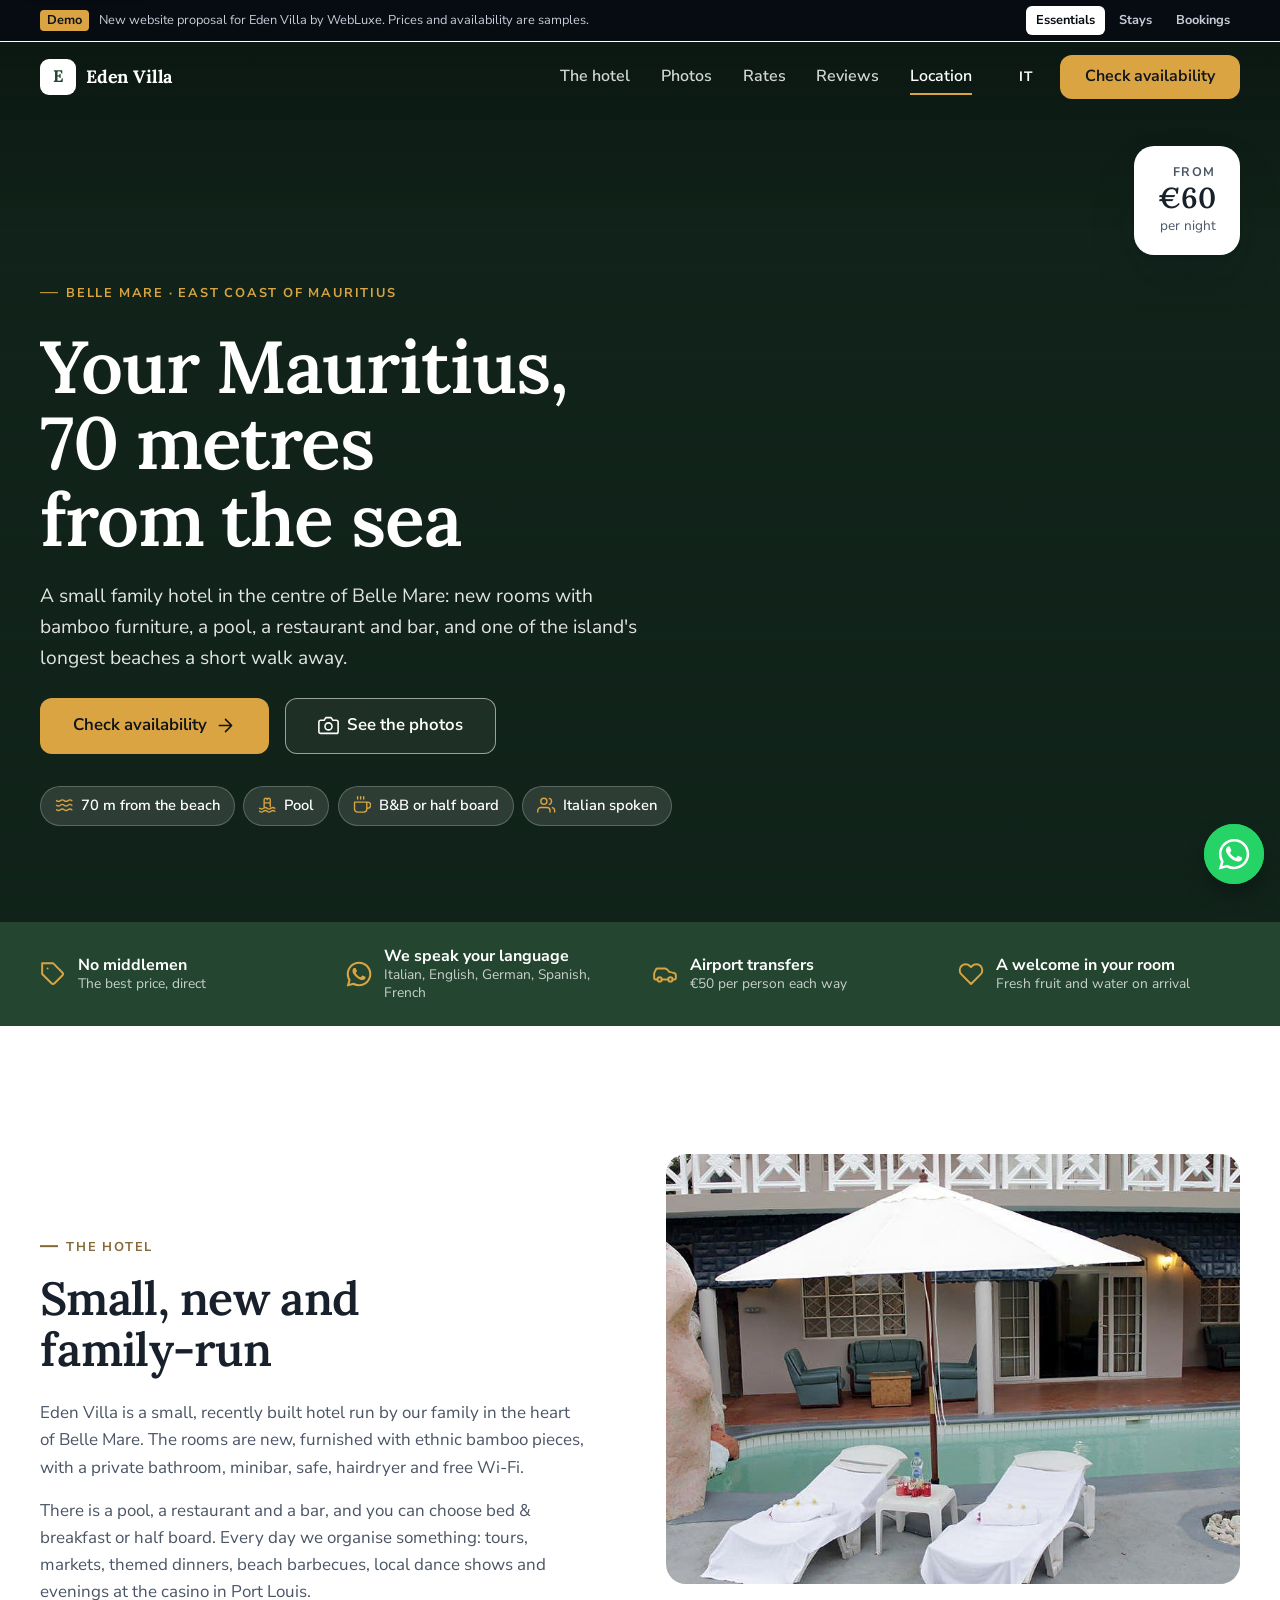
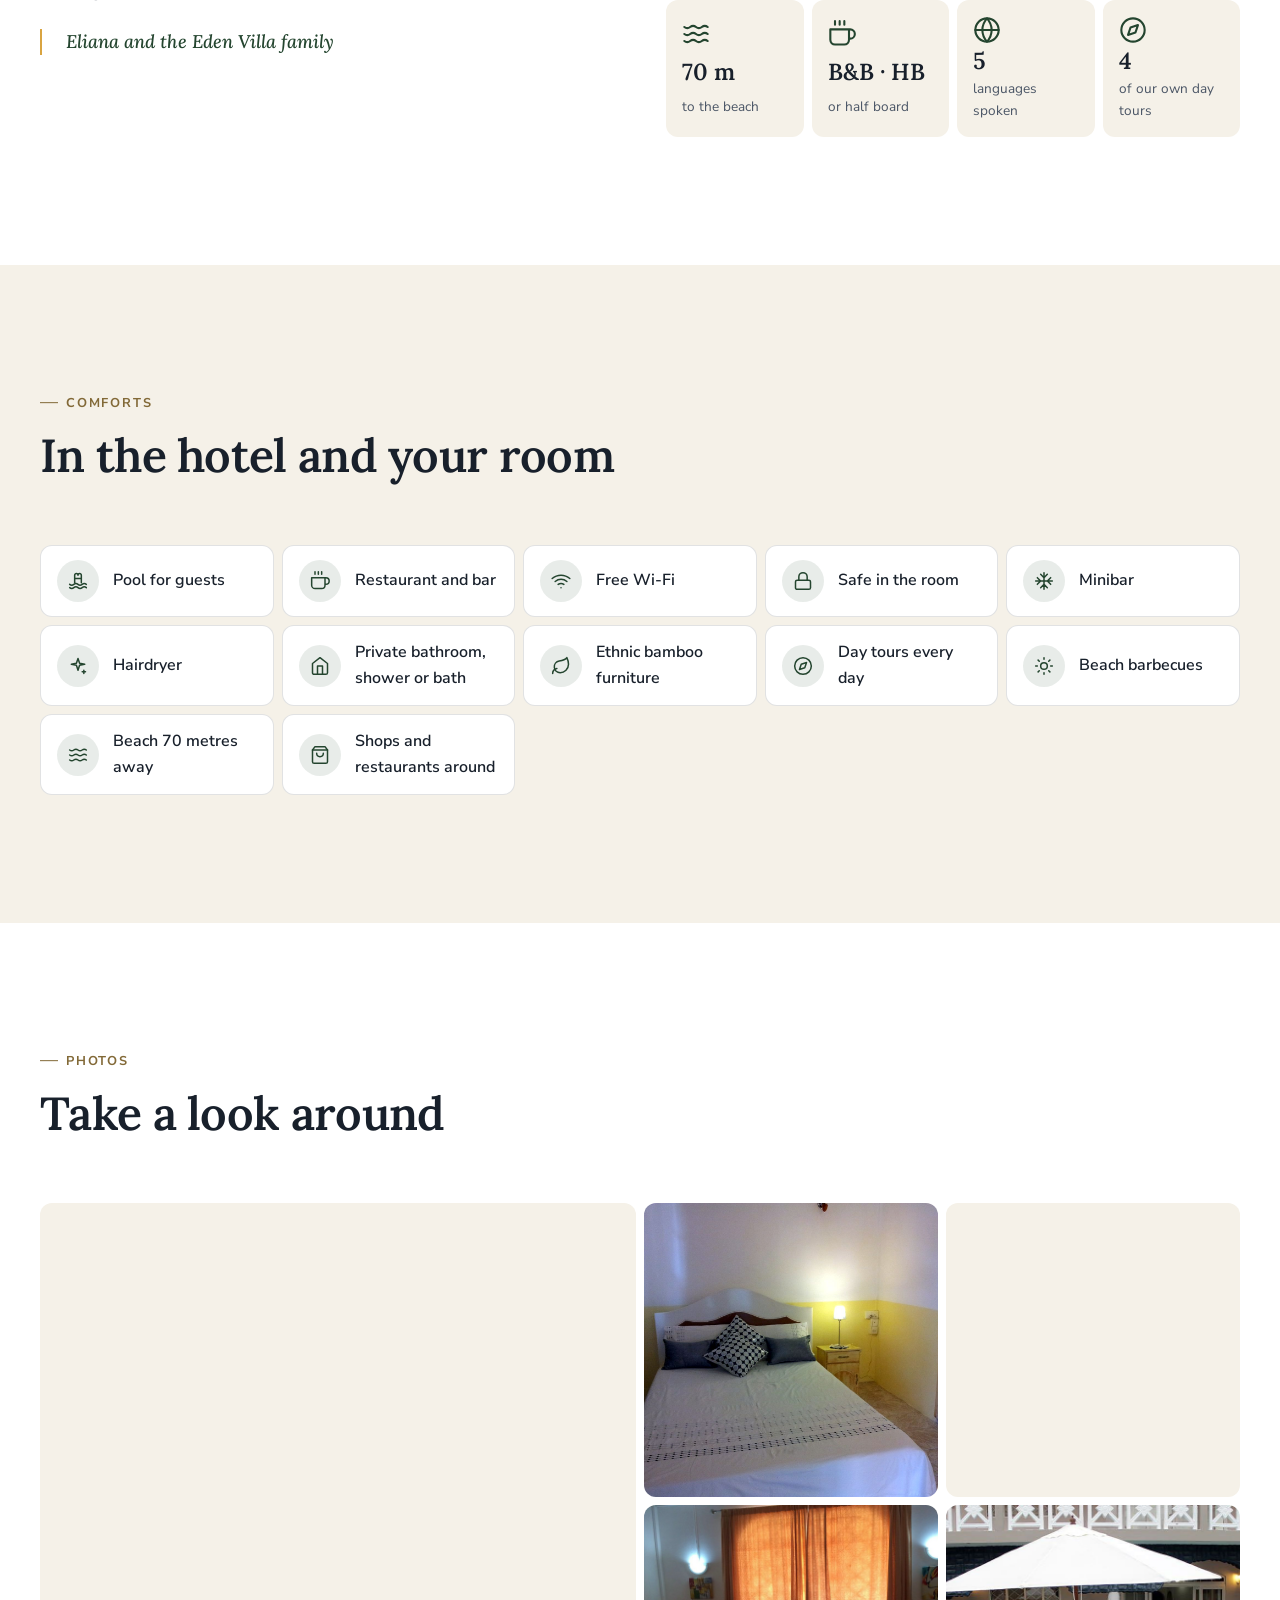
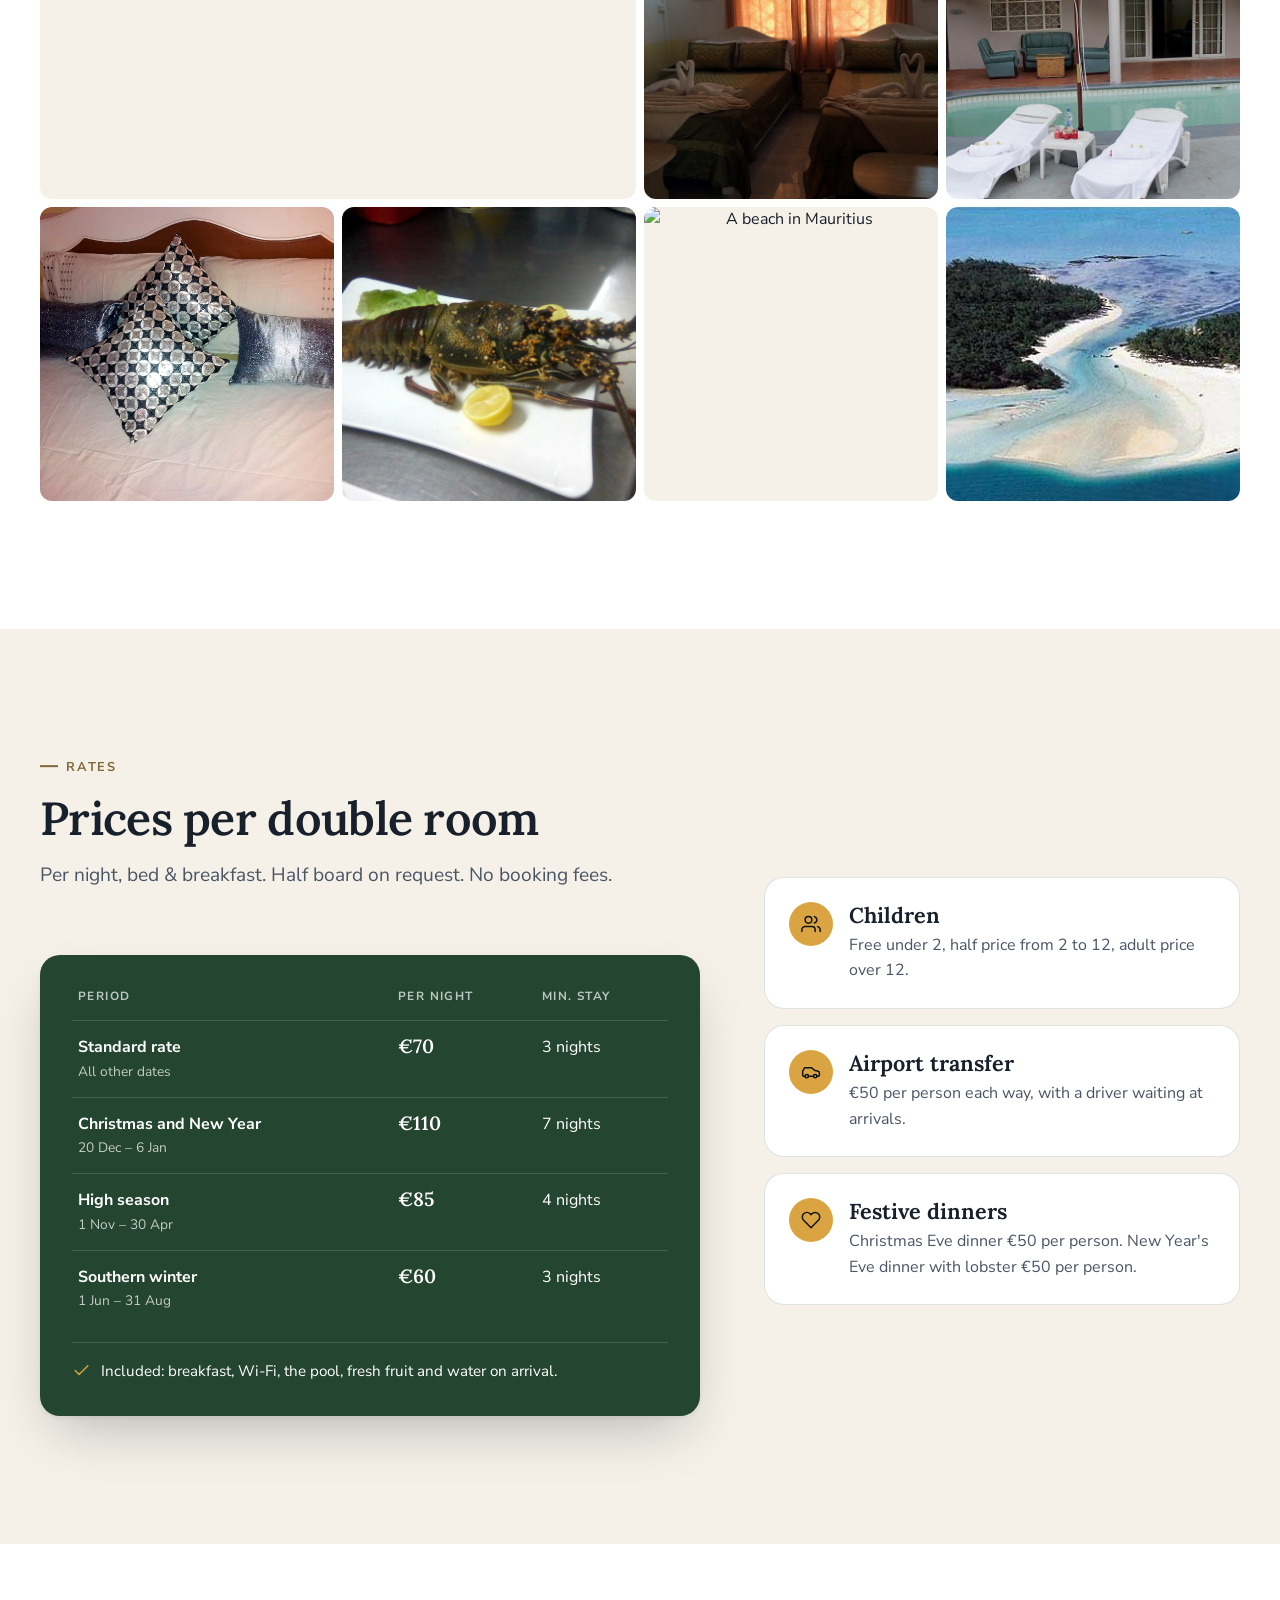
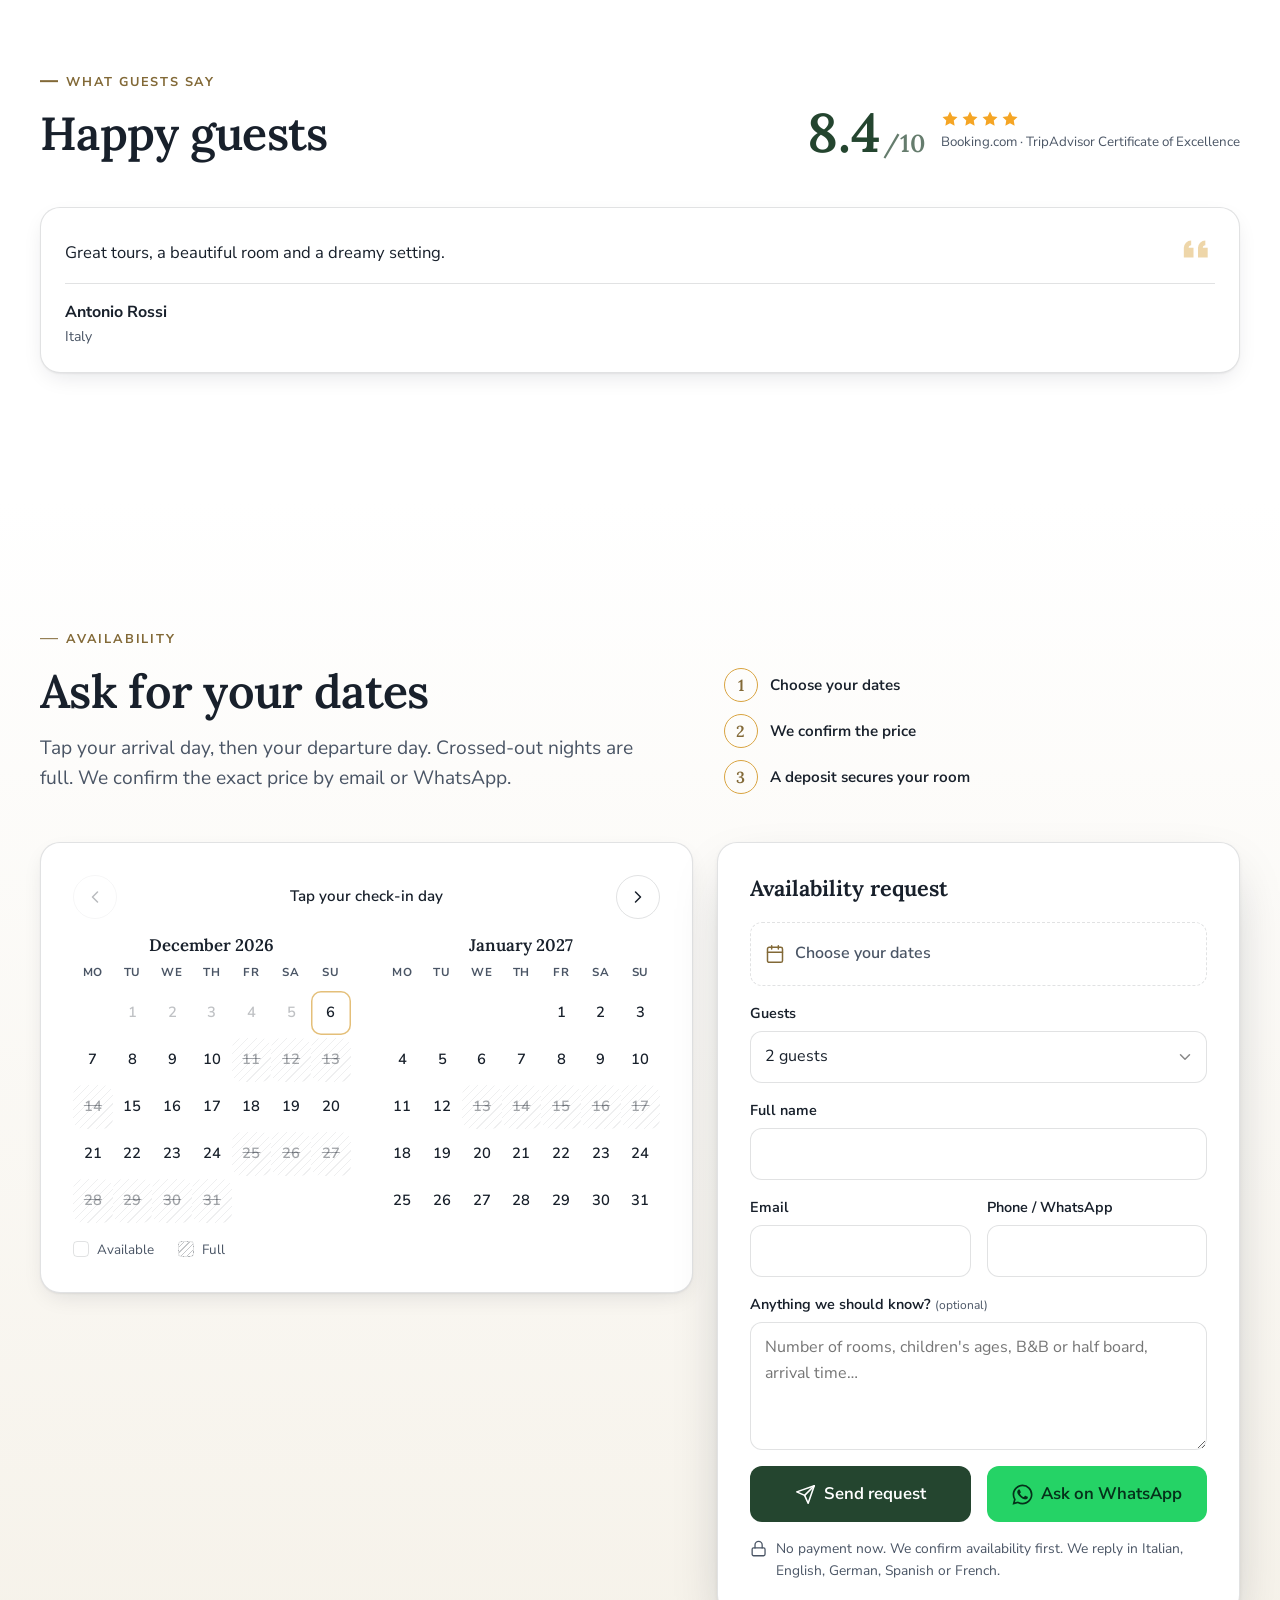
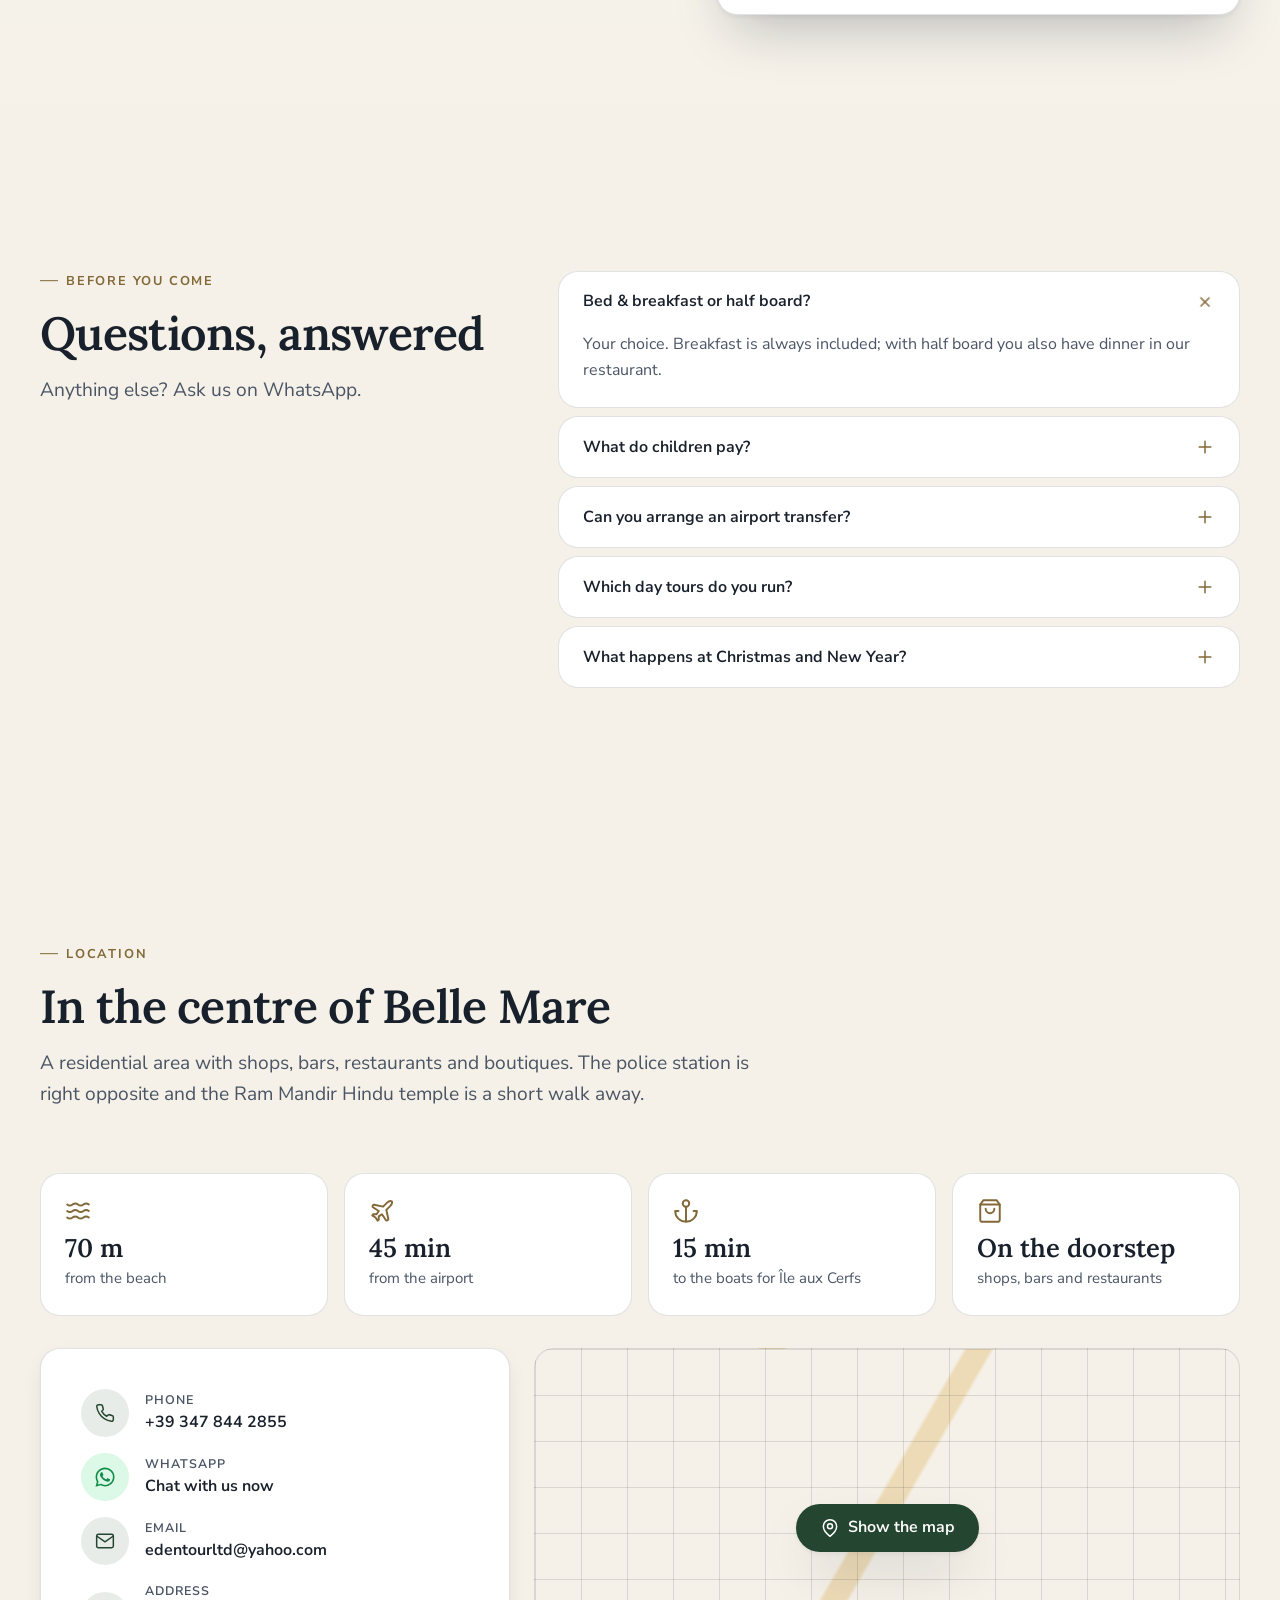
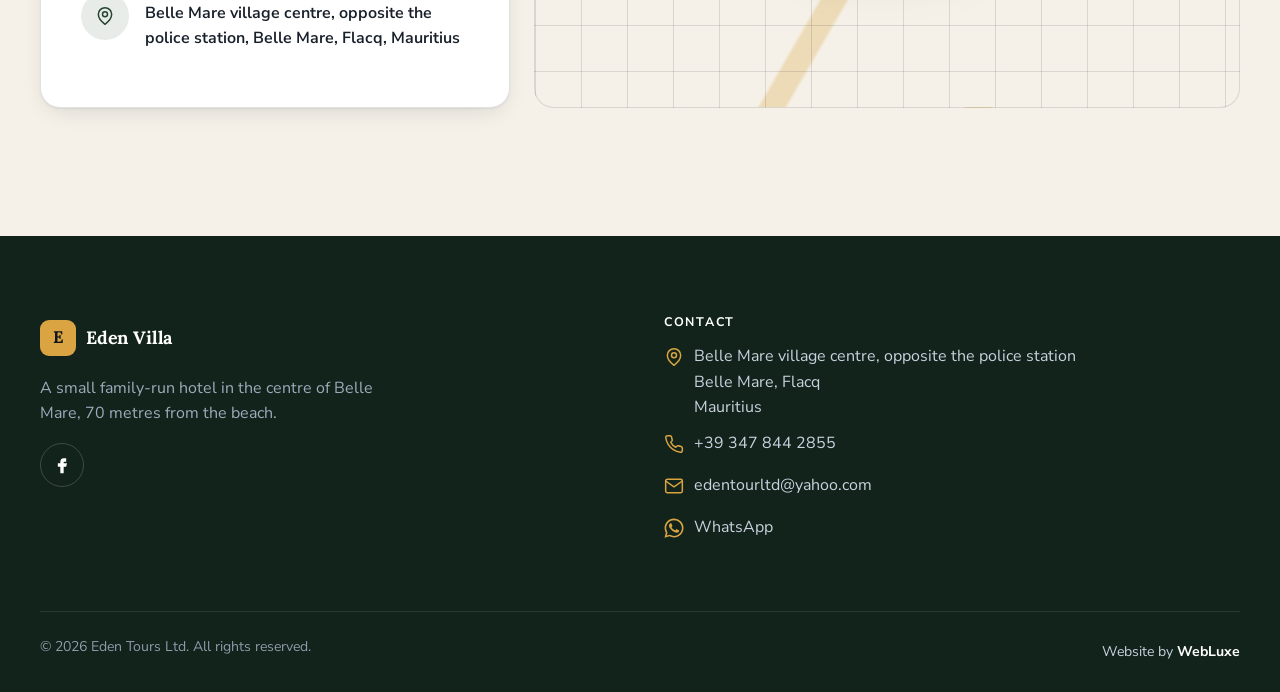
==== index.html @ 66aa09e1 "Eden Villa: Low tier website with availability calendar and admin panel Co-Authored-By: Claude Opus " ====
<!doctype html>
<html lang="en">
<head>
<meta charset="utf-8">
<meta name="viewport" content="width=device-width, initial-scale=1, viewport-fit=cover">
<!--
  The title, description and preview picture are filled in from config.js when the page opens.
  The copies below are what WhatsApp, Facebook and LinkedIn show when someone shares the link
  (they do not run config.js), so update these four lines for each client too.
-->
<title>Eden Villa | Hotel in Belle Mare, Mauritius, 70 m from the beach</title>
<meta name="description" content="A small family hotel in the centre of Belle Mare: pool, restaurant, B&amp;B or half board and day tours. Book direct with the owners.">
<meta property="og:type" content="website">
<meta property="og:title" content="Eden Villa | Hotel in Belle Mare, Mauritius, 70 m from the beach">
<meta property="og:description" content="A small family hotel in the centre of Belle Mare: pool, restaurant, B&amp;B or half board and day tours. Book direct with the owners.">
<meta property="og:image" content="https://images.unsplash.com/photo-1634972312739-d7237018e06a?auto=format&amp;fit=crop&amp;q=70&amp;w=1200">
<meta name="twitter:card" content="summary_large_image">
<!-- Google Search Console: paste the verification tag Google gives you on the next line (home page only), e.g.
     meta name="google-site-verification" content="abc123..." -->
<link rel="icon" href="assets/favicon.svg" type="image/svg+xml">
<link rel="preconnect" href="https://fonts.googleapis.com">
<link rel="preconnect" href="https://fonts.gstatic.com" crossorigin>
<link rel="preconnect" href="https://images.unsplash.com">
<script>try{if(localStorage.getItem('wl-theme')==='dark')document.documentElement.dataset.theme='dark'}catch(e){}</script>
<!-- Fonts: keep in step with "fonts" in config.js (the site corrects it if they differ). -->
<link id="wl-fonts" rel="stylesheet" href="https://fonts.googleapis.com/css2?family=Lora:wght@500;600;700&amp;family=Nunito+Sans:wght@400;600;700&amp;display=swap">
<!-- The hero photo, fetched early. Update with sections.hero.image in config.js -->
<link rel="preload" as="image" href="https://images.unsplash.com/photo-1634972312739-d7237018e06a?auto=format&amp;fit=crop&amp;q=70&amp;w=1800" imagesrcset="https://images.unsplash.com/photo-1634972312739-d7237018e06a?auto=format&amp;fit=crop&amp;q=70&amp;w=360 360w, https://images.unsplash.com/photo-1634972312739-d7237018e06a?auto=format&amp;fit=crop&amp;q=70&amp;w=560 560w, https://images.unsplash.com/photo-1634972312739-d7237018e06a?auto=format&amp;fit=crop&amp;q=70&amp;w=800 800w, https://images.unsplash.com/photo-1634972312739-d7237018e06a?auto=format&amp;fit=crop&amp;q=70&amp;w=1100 1100w, https://images.unsplash.com/photo-1634972312739-d7237018e06a?auto=format&amp;fit=crop&amp;q=70&amp;w=1500 1500w, https://images.unsplash.com/photo-1634972312739-d7237018e06a?auto=format&amp;fit=crop&amp;q=70&amp;w=2000 2000w" imagesizes="100vw" fetchpriority="high">
<link rel="stylesheet" href="css/style.css">
<script src="config.js" defer></script>
<script src="data/site.js" defer></script>
<script src="js/main.js" defer></script>
</head>
<body data-page="home">
<div id="app">
  <noscript><p style="padding:24px;font-family:sans-serif">Please turn on JavaScript to see this website.</p></noscript>
</div>
</body>
</html>
---- css/style.css ----
/* ==========================================================================
   WebLuxe template: shared styles (header, footer, buttons, forms, motion).
   Colours and fonts come from config.js as CSS variables, so you rarely
   need to edit this file.
   ========================================================================== */
:root {
  /* brand (overwritten from config.js) */
  --primary: #0e2240; --accent: #e8833a; --dark: #0a1426; --light: #f5f7fa;
  --on-primary: #fff; --on-accent: #10141a;
  --font-head: system-ui, sans-serif; --font-body: system-ui, -apple-system, "Segoe UI", Roboto, sans-serif;
  /* surfaces, light theme */
  --bg: #ffffff; --bg-2: var(--light); --card: #ffffff; --text: #18202b; --text-2: #4a5565; --line: color-mix(in srgb, var(--text) 13%, transparent);
  --wa: #25d366; --wa-ink: #05301a; --ok: #12804a; --err: #b42318;
  /* 8px spacing scale */
  --s1: 8px; --s2: 16px; --s3: 24px; --s4: 32px; --s5: 40px; --s6: 48px; --s8: 64px; --s10: 80px; --s12: 96px; --s16: 128px;
  --sec: clamp(var(--s8), 10vw, var(--s16));
  --gut: clamp(var(--s2), 5vw, var(--s5)); --wrap: 1200px;
  --r: 10px; --r-lg: 18px; --r-pill: 999px;
  --shadow: 0 1px 2px rgb(10 20 40 / .06), 0 8px 24px -8px rgb(10 20 40 / .14);
  --shadow-lg: 0 2px 4px rgb(10 20 40 / .05), 0 24px 56px -16px rgb(10 20 40 / .28);
  --ease: cubic-bezier(.2, .7, .2, 1); --ease-out: cubic-bezier(.16, 1, .3, 1);
  --hd-h: 72px;
  color-scheme: light;
}
:root[data-theme="dark"] {
  --bg: color-mix(in srgb, var(--dark) 92%, #000); --bg-2: var(--dark); --card: color-mix(in srgb, var(--dark) 80%, #fff 6%);
  --text: #eef2f7; --text-2: #b4bfcc; --line: rgb(255 255 255 / .12);
  color-scheme: dark;
}

*, *::before, *::after { box-sizing: border-box; }
html { -webkit-text-size-adjust: 100%; text-size-adjust: 100%; scroll-behavior: smooth; scroll-padding-top: calc(var(--hd-h) + var(--s2)); }
body { margin: 0; font: 400 1rem/1.6 var(--font-body); color: var(--text); background: var(--bg); -webkit-font-smoothing: antialiased; overflow-x: clip; transition: background-color .3s, color .3s; }
html.menu-open { overflow: hidden; }
img, svg, video, iframe { display: block; max-width: 100%; }
img { height: auto; }
h1, h2, h3, h4, p, ul, ol, dl, dd, figure, blockquote, table { margin: 0; }
ul, ol { padding: 0; list-style: none; }
a { color: inherit; }
button, input, select, textarea { font: inherit; color: inherit; }
button { cursor: pointer; background: none; border: 0; padding: 0; }
address { font-style: normal; }
[hidden] { display: none !important; }
:focus-visible { outline: 3px solid var(--accent); outline-offset: 3px; border-radius: 4px; }
.sr { position: absolute; width: 1px; height: 1px; overflow: hidden; clip-path: inset(50%); white-space: nowrap; }
.skip { position: fixed; left: var(--s2); top: -60px; z-index: 300; background: var(--bg); color: var(--text); padding: var(--s1) var(--s2); border-radius: var(--r); box-shadow: var(--shadow); transition: top .2s; }
.skip:focus { top: var(--s2); }
.i { width: 1.25em; height: 1.25em; flex: none; fill: none; stroke: currentColor; stroke-width: 1.8; stroke-linecap: round; stroke-linejoin: round; }
#app { min-height: 100vh; }

/* layout and type */
.wrap { width: min(100% - 2 * var(--gut), var(--wrap)); margin-inline: auto; }
.sec { padding-block: var(--sec); }
.sec-alt { background: var(--bg-2); }
.h1, .h2, .h3 { font-family: var(--font-head); color: inherit; text-wrap: balance; }
.h1 { font-size: clamp(2.3rem, 7vw, 4.6rem); line-height: 1.04; font-weight: 700; letter-spacing: -.025em; }
.h2 { font-size: clamp(1.8rem, 4.2vw, 2.9rem); line-height: 1.1; font-weight: 700; letter-spacing: -.02em; }
.h3 { font-size: clamp(1.15rem, 2vw, 1.35rem); line-height: 1.25; font-weight: 650; }
.lead { font-size: clamp(1.05rem, 1.6vw, 1.2rem); color: var(--text-2); max-width: 62ch; text-wrap: pretty; }
.eyebrow { display: inline-flex; align-items: center; gap: var(--s1); font-size: .8rem; font-weight: 700; letter-spacing: .14em; text-transform: uppercase; color: var(--accent-text, var(--accent)); }
.eyebrow::before { content: ""; width: 24px; height: 2px; background: currentColor; }
.sec-head { display: grid; gap: var(--s2); margin-bottom: clamp(var(--s4), 5vw, var(--s8)); max-width: 760px; }
.sec-head.center { text-align: center; justify-items: center; margin-inline: auto; }
.sec-head.center .eyebrow::after { content: ""; width: 24px; height: 2px; background: currentColor; }

/* buttons: 48px tall so they are easy to tap */
.btn { display: inline-flex; align-items: center; justify-content: center; gap: var(--s1); min-height: 48px; padding: 0 var(--s3); border-radius: var(--r); border: 1.5px solid transparent; font-weight: 650; text-decoration: none; white-space: nowrap; transition: transform .2s var(--ease), background-color .2s, color .2s, border-color .2s, box-shadow .2s; }
.btn:active { transform: translateY(1px) scale(.99); }
.btn .i { transition: transform .25s var(--ease); }
.btn:hover .i-go { transform: translateX(4px); }
.btn-lg { min-height: 56px; padding-inline: var(--s4); font-size: 1.05rem; }
.btn-primary { background: var(--primary); color: var(--on-primary); }
.btn-primary:hover { box-shadow: 0 10px 24px -10px var(--primary); transform: translateY(-2px); }
.btn-accent { background: var(--accent); color: var(--on-accent); }
.btn-accent:hover { box-shadow: 0 10px 24px -10px var(--accent); transform: translateY(-2px); }
.btn-line { border-color: currentColor; }
.btn-line:hover { background: var(--text); color: var(--bg); border-color: var(--text); }
.btn-ghost { border-color: rgb(255 255 255 / .55); color: #fff; backdrop-filter: blur(6px); background: rgb(255 255 255 / .06); }
.btn-ghost:hover { background: #fff; color: var(--dark); border-color: #fff; }
.btn-wa { background: var(--wa); color: var(--wa-ink); }
.btn-wa:hover { background: #1fc25c; transform: translateY(-2px); }
.btn[disabled] { opacity: .6; pointer-events: none; }
.btns { display: flex; flex-wrap: wrap; gap: var(--s2); }
.link { display: inline-flex; align-items: center; gap: 6px; font-weight: 650; text-decoration: underline; text-decoration-color: var(--accent); text-decoration-thickness: 2px; text-underline-offset: 5px; }
.link .i { transition: transform .25s var(--ease); }
.link:hover .i { transform: translateX(4px); }

/* demo strip */
.demo-strip { background: #070b12; color: #c5cdd8; font-size: .8rem; line-height: 1.3; display: flex; flex-wrap: wrap; align-items: center; justify-content: space-between; gap: 6px var(--s2); padding: 6px var(--gut); }
.demo-strip p { display: flex; align-items: center; gap: 10px; }
.demo-strip p b { background: var(--accent); color: var(--on-accent); padding: 2px 7px; border-radius: 4px; font-weight: 700; }
.demo-strip nav { display: flex; gap: 4px; }
.demo-strip nav a { display: flex; gap: 6px; padding: 6px 10px; border-radius: 6px; text-decoration: none; color: #c5cdd8; }
.demo-strip nav a[aria-current] { background: #fff; color: #070b12; }
.demo-strip nav a:not([aria-current]) span { display: none; }
@media (min-width: 760px) { .demo-strip nav a span { display: inline !important; opacity: .7; } }

/* header: sticky, and it slims down once you scroll */
.hd { position: sticky; top: 0; z-index: 100; background: color-mix(in srgb, var(--bg) 86%, transparent); backdrop-filter: saturate(1.4) blur(14px); -webkit-backdrop-filter: saturate(1.4) blur(14px); border-bottom: 1px solid transparent; transition: background-color .3s, border-color .3s, box-shadow .3s; }
.hd.is-scrolled { border-color: var(--line); box-shadow: 0 8px 30px -20px rgb(0 0 0 / .4); }
.hd-in { width: min(100% - 2 * var(--gut), var(--wrap)); margin-inline: auto; height: var(--hd-h); display: flex; align-items: center; gap: var(--s3); transition: height .35s var(--ease); }
.hd.is-scrolled .hd-in { height: 60px; }
.logo { display: inline-flex; align-items: center; gap: 10px; text-decoration: none; font-family: var(--font-head); font-weight: 700; font-size: 1.12rem; letter-spacing: -.01em; line-height: 1; min-height: 44px; }
.logo-mark { width: 36px; height: 36px; display: grid; place-items: center; border-radius: 9px; background: var(--primary); color: var(--on-primary); font-size: 1.05rem; transition: transform .4s var(--ease); }
:root[data-theme="dark"] .logo-mark { background: var(--accent); color: var(--on-accent); }
.logo:hover .logo-mark { transform: rotate(-6deg) scale(1.05); }
.logo-img { height: 40px; width: auto; transition: height .35s var(--ease); }
.hd.is-scrolled .logo-img { height: 34px; }
.hd-nav { display: none; margin-left: auto; gap: clamp(var(--s2), 2.4vw, var(--s4)); }
.hd-nav a { position: relative; padding: 10px 0; font-weight: 600; text-decoration: none; color: var(--text-2); transition: color .2s; }
.hd-nav a::after { content: ""; position: absolute; left: 0; right: 0; bottom: 4px; height: 2px; background: var(--accent); transform: scaleX(0); transform-origin: left; transition: transform .3s var(--ease); }
.hd-nav a:hover, .hd-nav a[aria-current] { color: var(--text); }
.hd-nav a:hover::after, .hd-nav a[aria-current]::after { transform: scaleX(1); }
.hd-tools { display: flex; align-items: center; gap: 4px; margin-left: auto; }
.hd-btn { min-width: 44px; height: 44px; display: inline-grid; place-items: center; border-radius: var(--r-pill); font-weight: 700; font-size: .85rem; letter-spacing: .04em; transition: background-color .2s; }
.hd-btn:hover { background: var(--line); }
.hd-theme .i-sun { display: none; }
:root[data-theme="dark"] .hd-theme .i-sun { display: block; }
:root[data-theme="dark"] .hd-theme .i-moon { display: none; }
.hd-cta { display: none; }
.hd-burger { position: relative; }
.hd-burger span { position: absolute; left: 12px; width: 20px; height: 2px; border-radius: 2px; background: currentColor; transition: transform .35s var(--ease), opacity .2s, top .35s var(--ease); }
.hd-burger span:nth-child(1) { top: 15px; } .hd-burger span:nth-child(2) { top: 21px; } .hd-burger span:nth-child(3) { top: 27px; }
.hd-burger[aria-expanded="true"] span:nth-child(1) { top: 21px; transform: rotate(45deg); }
.hd-burger[aria-expanded="true"] span:nth-child(2) { opacity: 0; transform: scaleX(0); }
.hd-burger[aria-expanded="true"] span:nth-child(3) { top: 21px; transform: rotate(-45deg); }
.menu { position: absolute; left: 0; right: 0; top: 100%; background: var(--bg); border-bottom: 1px solid var(--line); box-shadow: 0 30px 40px -30px rgb(0 0 0 / .35); padding: var(--s1) var(--gut) var(--s3); display: grid; gap: var(--s2); max-height: calc(100dvh - var(--hd-h)); overflow: auto;
  clip-path: inset(0 0 100% 0); opacity: 0; visibility: hidden; transition: clip-path .45s var(--ease-out), opacity .3s, visibility 0s .45s; }
.menu.open { clip-path: inset(0); opacity: 1; visibility: visible; transition: clip-path .45s var(--ease-out), opacity .3s; }
.menu nav { display: grid; }
.menu nav a { padding: var(--s2) 0; border-bottom: 1px solid var(--line); font-family: var(--font-head); font-size: 1.35rem; font-weight: 600; text-decoration: none; opacity: 0; transform: translateY(10px); transition: opacity .3s, transform .4s var(--ease); }
.menu.open nav a { opacity: 1; transform: none; }
.menu.open nav a:nth-child(2) { transition-delay: .04s; } .menu.open nav a:nth-child(3) { transition-delay: .08s; } .menu.open nav a:nth-child(4) { transition-delay: .12s; } .menu.open nav a:nth-child(5) { transition-delay: .16s; } .menu.open nav a:nth-child(6) { transition-delay: .2s; } .menu.open nav a:nth-child(7) { transition-delay: .24s; }
.menu nav a[aria-current] { color: var(--accent-text, var(--accent)); }
@media (min-width: 960px) {
  .hd-nav { display: flex; }
  .hd-tools { margin-left: var(--s1); }
  .hd-burger, .menu { display: none; }
  .hd-cta { display: inline-flex; margin-left: var(--s1); min-height: 44px; }
}

/* footer */
.ft { background: var(--dark); color: #c9d2de; padding-top: var(--s10); }
.ft a { text-decoration: none; }
.ft-in { display: grid; grid-template-columns: repeat(auto-fit, minmax(min(100%, 210px), 1fr)); gap: var(--s5) var(--s6); padding-bottom: var(--s8); }
.ft .logo { color: #fff; }
.ft .logo-mark { background: var(--accent); color: var(--on-accent); }
.ft-brand { display: grid; gap: var(--s2); align-content: start; max-width: 340px; }
.ft-brand > p { color: #9eabbb; }
.ft-col { display: grid; gap: 10px; align-content: start; }
.ft-col h2 { font: 700 .78rem/1 var(--font-body); letter-spacing: .14em; text-transform: uppercase; color: #fff; margin-bottom: 6px; }
.ft-col > a, .ft-col address a { display: inline-flex; align-items: flex-start; gap: 10px; min-height: 32px; color: #c9d2de; transition: color .2s; }
.ft-col a:hover { color: #fff; }
.ft-col .i { margin-top: 3px; color: var(--accent); }
.social { display: flex; gap: var(--s1); }
.social a { width: 44px; height: 44px; display: grid; place-items: center; border-radius: 50%; border: 1px solid rgb(255 255 255 / .18); color: #fff; transition: background-color .2s, border-color .2s, transform .2s; }
.social a:hover { background: var(--accent); color: var(--on-accent); border-color: var(--accent); transform: translateY(-2px); }
.hours { width: 100%; border-collapse: collapse; font-variant-numeric: tabular-nums; }
.hours th, .hours td { padding: 8px 0; text-align: left; font-weight: 400; border-bottom: 1px solid var(--line); }
.hours td { text-align: right; white-space: nowrap; }
.hours .is-today th, .hours .is-today td { font-weight: 700; color: var(--text); }
.hours-ft th, .hours-ft td { border-color: rgb(255 255 255 / .1); padding: 6px 0; }
.hours-ft .is-today th, .hours-ft .is-today td { color: #fff; }
.ft-base { display: flex; flex-wrap: wrap; justify-content: space-between; gap: var(--s1) var(--s3); padding-block: var(--s3); border-top: 1px solid rgb(255 255 255 / .1); font-size: .88rem; color: #8e9aab; }
.credit { display: inline-flex; gap: 4px; min-height: 32px; align-items: center; color: #c9d2de; }
.credit b { color: #fff; transition: color .2s; }
.credit:hover b { color: var(--accent); }

/* open now */
.open-badge { display: inline-flex; align-items: center; gap: 10px; font-weight: 650; }
.open-badge span { width: 10px; height: 10px; border-radius: 50%; background: #98a2b3; }
.open-badge.is-open span { background: #22c55e; box-shadow: 0 0 0 0 rgb(34 197 94 / .6); animation: ping 2s infinite; }
@keyframes ping { 70% { box-shadow: 0 0 0 10px rgb(34 197 94 / 0); } 100% { box-shadow: 0 0 0 0 rgb(34 197 94 / 0); } }

/* WhatsApp button, bottom right */
.fab { position: fixed; right: var(--s2); bottom: calc(var(--s2) + env(safe-area-inset-bottom) + var(--fab-lift, 0px)); z-index: 90; width: 60px; height: 60px; border-radius: 50%; background: var(--wa); color: #fff; display: grid; place-items: center; box-shadow: 0 12px 28px -8px rgb(0 0 0 / .45); transition: transform .3s var(--ease), bottom .3s var(--ease); animation: fab-in .6s 1s var(--ease-out) both; }
.fab .i { width: 32px; height: 32px; }
.fab::before { content: ""; position: absolute; inset: 0; border-radius: 50%; border: 2px solid var(--wa); animation: fab-ring 3s 2s infinite; }
.fab:hover { transform: scale(1.06); }
.fab-tip { position: absolute; right: calc(100% + 12px); white-space: nowrap; background: var(--dark); color: #fff; padding: 8px 12px; border-radius: var(--r); font-size: .88rem; font-weight: 600; opacity: 0; transform: translateX(6px); pointer-events: none; transition: opacity .2s, transform .3s var(--ease); }
@media (hover: hover) { .fab:hover .fab-tip { opacity: 1; transform: none; } }
@keyframes fab-in { from { transform: scale(0); } }
@keyframes fab-ring { 0% { transform: scale(1); opacity: .8; } 60%, 100% { transform: scale(1.5); opacity: 0; } }

/* forms */
.form { display: grid; gap: var(--s2); }
.fld { display: grid; gap: 6px; }
.fld .lbl { font-size: .9rem; font-weight: 650; }
.fld .lbl small { font-weight: 400; color: var(--text-2); }
.fld input, .fld select, .fld textarea { width: 100%; min-height: 52px; padding: 12px 14px; border: 1.5px solid var(--line); border-radius: var(--r); background: var(--card); color: var(--text); transition: border-color .2s, box-shadow .2s; }
.fld textarea { min-height: 128px; resize: vertical; }
.fld select { appearance: none; padding-right: 40px; background-image: url("data:image/svg+xml,%3Csvg xmlns='http://www.w3.org/2000/svg' viewBox='0 0 24 24' fill='none' stroke='%23888' stroke-width='2' stroke-linecap='round' stroke-linejoin='round'%3E%3Cpath d='m6 9 6 6 6-6'/%3E%3C/svg%3E"); background-repeat: no-repeat; background-position: right 12px center; background-size: 18px; }
.fld :is(input, select, textarea):hover { border-color: color-mix(in srgb, var(--text) 35%, transparent); }
.fld :is(input, select, textarea):focus { outline: none; border-color: var(--primary); box-shadow: 0 0 0 4px color-mix(in srgb, var(--accent) 28%, transparent); }
:root[data-theme="dark"] .fld :is(input, select, textarea):focus { border-color: var(--accent); }
.fld :is(input, textarea):user-invalid { border-color: var(--err); }
.row-2 { display: grid; gap: var(--s2); }
@media (min-width: 560px) { .row-2 { grid-template-columns: minmax(0, 1fr) minmax(0, 1fr); } }
.form-status { padding: 12px 14px; border-radius: var(--r); font-weight: 600; }
.form-status.ok { background: color-mix(in srgb, var(--ok) 12%, transparent); color: var(--ok); }
.form-status.err { background: color-mix(in srgb, var(--err) 12%, transparent); color: var(--err); }
.form-status.wait { background: var(--bg-2); }
:root[data-theme="dark"] .form-status.ok { color: #6ee7a8; } :root[data-theme="dark"] .form-status.err { color: #fda4a4; }
.form-note { font-size: .86rem; color: var(--text-2); }

/* map: loads only when tapped */
.map { position: relative; width: 100%; min-height: 300px; border-radius: var(--r-lg); overflow: hidden; border: 1px solid var(--line); display: grid; place-items: center;
  background: linear-gradient(var(--line) 1px, transparent 1px) 0 0 / 46px 46px, linear-gradient(90deg, var(--line) 1px, transparent 1px) 0 0 / 46px 46px, linear-gradient(120deg, transparent 47%, color-mix(in srgb, var(--accent) 30%, transparent) 47.5% 50%, transparent 50.5%), var(--bg-2); }
.map iframe { position: absolute; inset: 0; width: 100%; height: 100%; border: 0; }
.map-btn { display: inline-flex; align-items: center; gap: var(--s1); min-height: 48px; padding: 0 var(--s3); border-radius: var(--r-pill); background: var(--primary); color: var(--on-primary); font-weight: 650; box-shadow: var(--shadow-lg); transition: transform .25s var(--ease); }
.map:hover .map-btn { transform: scale(1.04); }

/* dialog */
.dlg { width: min(92vw, 520px); border: 0; padding: 0; border-radius: var(--r-lg); background: var(--card); color: var(--text); box-shadow: var(--shadow-lg); }
.dlg[open] { animation: dlg-in .35s var(--ease-out); }
.dlg::backdrop { background: rgb(6 10 18 / .6); backdrop-filter: blur(4px); }
.dlg-in { position: relative; padding: var(--s4) var(--s3) var(--s3); display: grid; gap: var(--s2); }
.dlg h2 { font: 700 1.35rem/1.2 var(--font-head); padding-right: var(--s5); }
.dlg-x { position: absolute; top: var(--s1); right: var(--s1); width: 44px; height: 44px; display: grid; place-items: center; border-radius: 50%; }
.dlg-x:hover { background: var(--line); }
.dlg-msg { margin: 0; padding: 12px 14px; background: color-mix(in srgb, var(--wa) 14%, var(--card)); border-radius: 4px 14px 14px 14px; font: inherit; white-space: pre-wrap; overflow-wrap: anywhere; max-height: 40vh; overflow: auto; }
.dlg-actions { display: flex; flex-wrap: wrap; gap: var(--s1); justify-content: flex-end; margin-top: var(--s1); }
@keyframes dlg-in { from { opacity: 0; transform: translateY(16px) scale(.98); } }

/* lightbox */
.lb { width: 100vw; height: 100dvh; max-width: none; max-height: none; margin: 0; padding: 0; border: 0; background: rgb(5 7 10 / .97); color: #fff; overflow: hidden; touch-action: pan-y; }
.lb::backdrop { background: #05070a; }
.lb-fig { position: absolute; inset: 56px 0 64px; display: grid; place-items: center; gap: var(--s1); padding: 0 var(--s1); }
.lb-fig img { max-width: 100%; max-height: calc(100dvh - 160px); object-fit: contain; border-radius: 4px; user-select: none; -webkit-user-drag: none; }
.lb-fig img.lb-in { animation: lb-in .45s var(--ease-out); }
.lb-fig figcaption { color: #c9d2de; text-align: center; font-size: .95rem; }
.lb-x, .lb-nav { position: absolute; z-index: 2; width: 48px; height: 48px; display: grid; place-items: center; border-radius: 50%; background: rgb(255 255 255 / .1); color: #fff; transition: background-color .2s; }
.lb-x:hover, .lb-nav:hover { background: rgb(255 255 255 / .22); }
.lb-x { top: var(--s1); right: var(--s1); }
.lb-nav { top: 50%; translate: 0 -50%; }
.lb-prev { left: var(--s1); } .lb-next { right: var(--s1); }
.lb-n { position: absolute; bottom: var(--s2); left: 0; right: 0; text-align: center; font-variant-numeric: tabular-nums; color: #c9d2de; }
@keyframes lb-in { from { opacity: 0; transform: translateX(var(--dx, 0)) scale(.97); } }
@media (max-width: 640px) { .lb-nav { top: auto; bottom: var(--s1); translate: none; } }

/* scroll reveal */
[data-reveal] { opacity: 0; transform: translateY(24px); transition: opacity .7s var(--ease-out), transform .9s var(--ease-out); transition-delay: var(--d, 0s); }
[data-reveal].in { opacity: 1; transform: none; }
[data-reveal="left"] { transform: translateX(-28px); }
[data-reveal="right"] { transform: translateX(28px); }
[data-reveal="zoom"] { transform: scale(.94); }
html:not(.ready) [data-reveal] { transition: none; }

/* stars, rating */
.stars { display: inline-flex; gap: 2px; color: #f5a524; }
.stars .i { width: 18px; height: 18px; }

@media (prefers-reduced-motion: reduce) {
  html { scroll-behavior: auto; }
  *, *::before, *::after { animation-duration: .01ms !important; animation-iteration-count: 1 !important; transition-duration: .01ms !important; }
  [data-reveal] { opacity: 1; transform: none; }
}
@media print { .hd, .fab, .demo-strip, .ft { display: none !important; } }

/* header laid over a photo hero: see-through and white until you scroll */
.hd.hd-over:not(.is-scrolled) { background: transparent; color: #fff; backdrop-filter: none; -webkit-backdrop-filter: none; }
.hd.hd-over:not(.is-scrolled) .hd-nav a { color: rgb(255 255 255 / .82); }
.hd.hd-over:not(.is-scrolled) .hd-nav a:hover, .hd.hd-over:not(.is-scrolled) .hd-nav a[aria-current] { color: #fff; }
.hd.hd-over:not(.is-scrolled) .hd-btn:hover { background: rgb(255 255 255 / .14); }
.hd.hd-over:not(.is-scrolled) .logo-mark { background: #fff; color: var(--primary); }
html.menu-open .hd.hd-over { background: var(--bg); color: var(--text); }
html.menu-open .hd.hd-over .logo-mark { background: var(--primary); color: var(--on-primary); }
.hero-under { margin-top: calc(-1 * var(--hd-h)); }
/* on phones, side-sliding reveals would push the page sideways: slide up instead */
@media (max-width: 759px) { [data-reveal="left"], [data-reveal="right"] { transform: translateY(24px); } }
.stars[role="img"] { vertical-align: middle; }
/* dark mode: the brand's dark colour would vanish on a dark page, so main buttons use the accent */
:root[data-theme="dark"] .btn-primary, :root[data-theme="dark"] .map-btn { background: var(--accent); color: var(--on-accent); }

/* not found (404.html) */
.nf { min-height: 70vh; display: grid; align-items: center; padding-top: calc(var(--sec) + var(--s4)); }
.nf-in { display: grid; gap: var(--s3); justify-items: start; }
.g-review .i { width: 18px; height: 18px; }
/* longer labels (Italian, French) may wrap inside these buttons instead of pushing the page wider */
.g-review { white-space: normal; text-align: center; line-height: 1.25; padding-block: 10px; }

/* ---------- page changes (the look of the cover is set per tier) ---------- */
html.tx-wait body { background: var(--primary); }
.tx { position: fixed; inset: 0; z-index: 400; display: grid; place-items: center; background: var(--primary); color: var(--on-primary); transform: translateY(101%); visibility: hidden; pointer-events: none; }
.tx.is-in { transform: none; visibility: visible; pointer-events: auto; transition: transform .65s cubic-bezier(.7, 0, .3, 1); }
.tx.tx-hold { transition: none !important; }
.tx.is-out { transform: translateY(-101%); visibility: visible; transition: transform .95s cubic-bezier(.7, 0, .2, 1) .12s, visibility 0s 1.1s; }
.tx-body { display: grid; justify-items: center; gap: 14px; text-align: center; padding: 0 24px; }
.tx-mark { width: 56px; height: 56px; display: grid; place-items: center; border-radius: 50%; border: 1px solid currentColor; font: 500 1.6rem/1 var(--font-head); }
.tx-label { font: 500 clamp(1.6rem, 5vw, 2.6rem)/1.1 var(--font-head); letter-spacing: -.01em; }
.tx.is-in .tx-body > * { animation: tx-up .6s .2s var(--ease-out) both; }
.tx.is-in .tx-label { animation-delay: .28s; }
.tx.is-out .tx-body { opacity: 0; transform: translateY(-30px); transition: opacity .35s, transform .5s var(--ease-out); }
@keyframes tx-up { from { opacity: 0; transform: translateY(18px); } }

/* ---------- the opening (scene set per tier) ---------- */
html.intro-on { overflow: hidden; }
html.intro-on body { background: var(--dark); }
html.intro-on .hero-rise, html.intro-on .phead-in > * { animation-play-state: paused !important; }
.opening { position: fixed; inset: 0; z-index: 500; overflow: hidden; background: var(--dark); color: #fff; cursor: pointer; }
.opening-skip { position: absolute; right: 18px; bottom: calc(18px + env(safe-area-inset-bottom)); z-index: 5; min-height: 44px; padding: 0 16px; color: rgb(255 255 255 / .7); font-size: .72rem; font-weight: 600; letter-spacing: .22em; text-transform: uppercase; }
.opening-skip:hover { color: #fff; }
.opening.leave .opening-skip { opacity: 0; }
/* very narrow phones: the header buttons sit closer so a long business name still fits */
@media (max-width: 400px) { .hd-in { gap: 8px; } .hd-tools { gap: 0; } .hd-btn { min-width: 40px; } .logo-name { max-width: 9em; overflow: hidden; text-overflow: ellipsis; white-space: nowrap; } }
/* nothing may ever push the page sideways (moving bands, tilted cards, entrance animations) */
html { overflow-x: clip; }
.ticker { contain: paint; }

/* ---------- availability calendar (shared, added with @uses cal) ---------- */
.cal { --cal-sel: var(--primary); --on-cal-sel: var(--on-primary); display: grid; gap: var(--s2); min-width: 0; }
:root[data-theme="dark"] .cal { --cal-sel: var(--accent); --on-cal-sel: var(--on-accent); }
.cal-top { display: grid; grid-template-columns: 44px 1fr 44px; align-items: center; gap: var(--s1); }
.cal-nav { width: 44px; height: 44px; display: grid; place-items: center; border-radius: 50%; border: 1px solid var(--line); transition: background-color .2s; }
.cal-nav:hover:not([disabled]) { background: var(--bg-2); }
.cal-nav[disabled] { opacity: .3; cursor: default; }
.cal-msg { text-align: center; font-weight: 600; font-size: .95rem; line-height: 1.3; min-height: 2.6em; display: grid; place-items: center; }
.cal-msg.is-err { color: var(--err); }
:root[data-theme="dark"] .cal-msg.is-err { color: #fda4a4; }
.cal-ms { display: grid; gap: var(--s4); grid-template-columns: repeat(auto-fit, minmax(min(100%, 260px), 1fr)); }
.cal-t { text-align: center; font: 600 1.05rem/1.2 var(--font-head); text-transform: capitalize; margin-bottom: var(--s1); }
.cal-g { display: grid; grid-template-columns: repeat(7, minmax(0, 1fr)); gap: 3px 0; }
.cal-w { text-align: center; font-size: .72rem; font-weight: 700; letter-spacing: .06em; text-transform: uppercase; color: var(--text-2); padding-bottom: 6px; }
.cal-d { position: relative; min-height: 44px; display: grid; place-content: center; justify-items: center; gap: 1px; border-radius: 10px; font-weight: 600; font-size: .92rem; font-variant-numeric: tabular-nums; line-height: 1.1; transition: background-color .15s, color .15s; }
.cal-d small { font-size: .62rem; font-weight: 500; color: var(--text-2); letter-spacing: -.01em; }
.cal-d:hover:not([disabled]) { background: color-mix(in srgb, var(--cal-sel) 12%, transparent); }
.cal-d[disabled] { cursor: default; }
.cal-d.is-past { color: color-mix(in srgb, var(--text) 28%, transparent); }
.cal-d.is-taken:not(.is-past) { color: color-mix(in srgb, var(--text) 40%, transparent); background: repeating-linear-gradient(135deg, transparent 0 5px, color-mix(in srgb, var(--text) 7%, transparent) 5px 6px); }
.cal-d.is-taken span { text-decoration: line-through; }
.cal-d.is-today:not(.is-a):not(.is-b) { box-shadow: inset 0 0 0 1.5px color-mix(in srgb, var(--accent) 70%, transparent); }
.cal-d.is-in { background: color-mix(in srgb, var(--cal-sel) 14%, transparent); border-radius: 0; }
.cal-d.is-a, .cal-d.is-b { background: var(--cal-sel); color: var(--on-cal-sel); }
.cal-d.is-a small, .cal-d.is-b small, .cal-d.is-taken.is-b span { color: inherit; opacity: .85; }
.cal-d.is-a { border-radius: 10px 0 0 10px; } .cal-d.is-b { border-radius: 0 10px 10px 0; }
.cal-d.is-a:not(:has(~ .is-b)) { border-radius: 10px; }
.cal-d.is-short:not([disabled]) { color: color-mix(in srgb, var(--text) 45%, transparent); }
.cal-foot { display: flex; flex-wrap: wrap; align-items: center; gap: 6px var(--s3); font-size: .84rem; color: var(--text-2); }
.cal-foot span { display: inline-flex; align-items: center; gap: 8px; }
.cal-foot i { width: 16px; height: 16px; border-radius: 4px; border: 1px solid var(--line); }
.cal-foot .k-taken { background: repeating-linear-gradient(135deg, transparent 0 3px, color-mix(in srgb, var(--text) 25%, transparent) 3px 4px); }
.cal-clear { margin-left: auto; min-height: 36px; font-weight: 650; text-decoration: underline; text-underline-offset: 3px; color: var(--text); }
@media (max-width: 759px) { .cal-more { display: none; } }
@media (max-width: 380px) { .cal-d { min-height: 40px; font-size: .86rem; } .cal-d small { font-size: .56rem; } }
/* the pop-up version */
.pick { width: min(96vw, 760px); max-height: 92dvh; border: 0; padding: 0; border-radius: var(--r-lg); background: var(--card); color: var(--text); box-shadow: var(--shadow-lg); overflow: auto; }
.pick::backdrop { background: rgb(6 10 18 / .6); backdrop-filter: blur(4px); }
.pick[open] { animation: dlg-in .35s var(--ease-out); }
.pick-in { display: grid; gap: var(--s2); padding: var(--s2) var(--s3) var(--s3); }
.pick-head { display: flex; align-items: center; justify-content: space-between; gap: var(--s2); }
.pick-head h2 { font: 600 1.3rem/1.2 var(--font-head); }
.pick-head .dlg-x { position: static; }
.pick-foot { display: flex; justify-content: flex-end; }
.pick-foot .btn[disabled] { opacity: .45; }
@media (max-width: 759px) {
  .pick { width: 100vw; max-width: none; margin: auto 0 0; border-radius: var(--r-lg) var(--r-lg) 0 0; }
  .pick[open] { animation: sheet-up .4s var(--ease-out); }
  .pick-in { padding-bottom: calc(var(--s3) + env(safe-area-inset-bottom)); }
  .pick-foot .btn { width: 100%; }
}
@keyframes sheet-up { from { transform: translateY(100%); } }

/* ==========================================================================
   LOW TIER: "Villa Essentials". Calm and clear: palm green, warm gold,
   sand. Rounded photos, a soft serif, one page from the pool to the map.
   ========================================================================== */
:root { --accent-text: color-mix(in srgb, var(--accent) 55%, var(--text)); --r: 12px; --r-lg: 20px; }
:root[data-theme="dark"] { --accent-text: var(--accent); }
.h1, .h2 { font-weight: 600; letter-spacing: -.015em; }
.eyebrow::before { width: 18px; height: 1.5px; flex: none; }
.eyebrow { align-items: baseline; }
.eyebrow::before { transform: translateY(-.3em); }

/* hero: one big photo, slow zoom, the price tag in the corner */
.hero { position: relative; isolation: isolate; padding-block: clamp(var(--s10), 14vw, 160px) var(--s10); }
.hero-photo { color: #fff; min-height: min(100svh, 880px); display: grid; align-items: end; padding-top: calc(var(--hd-h) + var(--s10)); padding-bottom: clamp(var(--s8), 9vw, var(--s12)); }
.hero-bg { position: absolute; inset: 0; z-index: -1; overflow: hidden; background: var(--dark); }
.hero-bg img { width: 100%; height: 110%; object-fit: cover; animation: kenburns 24s var(--ease) both; will-change: transform; }
.hero-bg::after { content: ""; position: absolute; inset: 0; background: linear-gradient(0deg, color-mix(in srgb, var(--dark) 88%, transparent) 0%, color-mix(in srgb, var(--dark) 45%, transparent) 45%, color-mix(in srgb, var(--dark) 10%, transparent) 75%), linear-gradient(180deg, rgb(0 0 0 / .35), transparent 22%); }
@keyframes kenburns { from { transform: scale(1.12); } to { transform: scale(1); } }
.hero-in { display: grid; gap: var(--s3); justify-items: start; }
.hero .h1 { max-width: 14ch; }
.hero .lead { max-width: 52ch; }
.hero-photo .lead { color: rgb(255 255 255 / .88); }
.hero-photo .eyebrow { color: var(--accent); }
.hero-rise { animation: rise .9s var(--ease-out) both; }
.hero-rise:nth-child(2) { animation-delay: .1s; } .hero-rise:nth-child(3) { animation-delay: .2s; } .hero-rise:nth-child(4) { animation-delay: .3s; } .hero-rise:nth-child(5) { animation-delay: .42s; }
@keyframes rise { from { opacity: 0; transform: translateY(28px); } }
.hero-facts { display: flex; flex-wrap: wrap; gap: var(--s1); margin-top: var(--s1); }
.hero-facts li { display: inline-flex; align-items: center; gap: var(--s1); min-height: 40px; padding: 0 14px; border-radius: var(--r-pill); background: rgb(255 255 255 / .12); border: 1px solid rgb(255 255 255 / .22); backdrop-filter: blur(8px); -webkit-backdrop-filter: blur(8px); font-weight: 600; font-size: .92rem; }
.hero:not(.hero-photo) .hero-facts li { background: var(--bg-2); border-color: var(--line); }
.hero-facts .i { color: var(--accent); }
.hero-price { position: absolute; right: var(--gut); top: calc(var(--hd-h) + var(--s4)); display: none; text-align: right; background: var(--bg); color: var(--text); padding: var(--s2) var(--s3); border-radius: var(--r-lg); box-shadow: var(--shadow-lg); animation-delay: .6s !important; }
.hero-price span { display: block; font-size: .78rem; font-weight: 700; letter-spacing: .12em; text-transform: uppercase; color: var(--text-2); }
.hero-price b { display: block; font: 600 1.8rem/1.1 var(--font-head); }
.hero-price small { color: var(--text-2); font-size: .85rem; }
@media (min-width: 760px) { .hero-price { display: block; } }

/* the villa: text, a photo, and four boxes of numbers */
.about-in { display: grid; gap: var(--s6); align-items: center; }
.about-copy { display: grid; gap: var(--s2); }
.about-copy .sec-head { margin-bottom: var(--s1); }
.about-p { color: var(--text-2); font-size: 1.06rem; max-width: 60ch; }
.about-host { font: italic 500 1.15rem/1.4 var(--font-head); color: var(--primary); padding-left: var(--s3); border-left: 2px solid var(--accent); margin-top: var(--s1); }
:root[data-theme="dark"] .about-host { color: var(--accent); }
.about-side { display: grid; gap: var(--s2); }
.about-img { border-radius: var(--r-lg); overflow: hidden; aspect-ratio: 4 / 3; }
.about-img img { width: 100%; height: 100%; object-fit: cover; transition: transform 1.2s var(--ease-out); }
.about-img:hover img { transform: scale(1.04); }
.glance { display: grid; grid-template-columns: repeat(2, minmax(0, 1fr)); gap: var(--s1); }
.glance > div { display: grid; grid-template-columns: auto 1fr; grid-template-areas: "i dd" "i dt"; column-gap: 12px; align-items: center; padding: var(--s2); border-radius: var(--r); background: var(--bg-2); }
.glance .i { grid-area: i; width: 28px; height: 28px; color: var(--primary); }
:root[data-theme="dark"] .glance .i { color: var(--accent); }
.glance dd { grid-area: dd; font: 600 1.45rem/1.1 var(--font-head); }
.glance dt { grid-area: dt; font-size: .85rem; color: var(--text-2); }
@media (min-width: 560px) { .glance { grid-template-columns: repeat(4, minmax(0, 1fr)); } .glance > div { grid-template-columns: 1fr; grid-template-areas: "i" "dd" "dt"; row-gap: 4px; } }
@media (min-width: 960px) { .about-in { grid-template-columns: 1fr 1.05fr; gap: var(--s10); } }

/* amenities */
.amen-grid { display: grid; grid-template-columns: repeat(auto-fill, minmax(min(100%, 220px), 1fr)); gap: var(--s1); }
.amen-grid li { display: flex; align-items: center; gap: 14px; padding: 14px var(--s2); background: var(--card); border: 1px solid var(--line); border-radius: var(--r); font-weight: 600; transition: transform .3s var(--ease-out), box-shadow .3s; }
.amen-grid li:hover { transform: translateY(-3px); box-shadow: var(--shadow); }
.amen-ic { width: 42px; height: 42px; flex: none; display: grid; place-items: center; border-radius: 50%; background: color-mix(in srgb, var(--primary) 10%, transparent); color: var(--primary); }
:root[data-theme="dark"] .amen-ic { background: rgb(255 255 255 / .08); color: var(--accent); }

/* photos: one big, the rest small; tap for full screen */
.gal-grid { display: grid; grid-template-columns: repeat(2, minmax(0, 1fr)); gap: var(--s1); }
.gal-it { position: relative; overflow: hidden; border-radius: var(--r); aspect-ratio: 1; background: var(--bg-2); }
.gal-it img { width: 100%; height: 100%; object-fit: cover; transition: transform .9s var(--ease-out), filter .4s; }
.gal-it:hover img { transform: scale(1.06); }
.gal-big { grid-column: 1 / -1; aspect-ratio: 16 / 10; }
.gal-more { position: absolute; inset: 0; display: grid; place-content: center; justify-items: center; gap: 6px; background: color-mix(in srgb, var(--dark) 62%, transparent); color: #fff; font-weight: 700; }
@media (min-width: 760px) {
  .gal-grid { grid-template-columns: repeat(4, minmax(0, 1fr)); }
  .gal-big { grid-column: span 2; grid-row: span 2; aspect-ratio: auto; }
  .gal-grid .gal-it:nth-child(n + 6) { grid-column: span 1; }
}

/* rates */
.rates-in { display: grid; gap: var(--s6); align-items: start; }
.rate-card { background: var(--primary); color: var(--on-primary); border-radius: var(--r-lg); padding: clamp(var(--s2), 3vw, var(--s4)); box-shadow: var(--shadow-lg); }
:root[data-theme="dark"] .rate-card { background: color-mix(in srgb, var(--primary) 55%, var(--dark)); }
.rate-t { width: 100%; border-collapse: collapse; }
.rate-t th, .rate-t td { padding: 14px 6px; text-align: left; vertical-align: top; border-bottom: 1px solid color-mix(in srgb, var(--on-primary) 16%, transparent); }
.rate-t thead th { font-size: .74rem; letter-spacing: .12em; text-transform: uppercase; font-weight: 700; opacity: .7; padding-top: 0; }
.rate-t tbody th { font-weight: 400; }
.rate-t b { display: block; font-weight: 700; }
.rate-t td b { font: 600 1.2rem/1.2 var(--font-head); white-space: nowrap; }
.rate-t small { display: block; opacity: .72; font-size: .86rem; }
.rate-t td:last-child { white-space: nowrap; }
.rate-t tbody tr:last-child > * { border-bottom: 0; }
.rate-inc { display: flex; gap: 10px; margin-top: var(--s2); padding-top: var(--s2); border-top: 1px solid color-mix(in srgb, var(--on-primary) 16%, transparent); font-size: .95rem; }
.rate-inc .i { color: var(--accent); margin-top: 2px; }
.notes { display: grid; gap: var(--s2); }
.notes li { display: grid; grid-template-columns: auto 1fr; gap: var(--s2); padding: var(--s3); background: var(--card); border: 1px solid var(--line); border-radius: var(--r-lg); }
.notes-ic { width: 44px; height: 44px; display: grid; place-items: center; border-radius: 50%; background: var(--accent); color: var(--on-accent); }
.notes p { color: var(--text-2); margin-top: 4px; }
@media (min-width: 960px) { .rates-in { grid-template-columns: 1.25fr .9fr; gap: var(--s8); } .notes { margin-top: 120px; } }
@media (max-width: 480px) { .rate-t thead th:last-child, .rate-t td:last-child { display: none; } }

/* reviews */
.rev-top { display: grid; gap: var(--s2); align-items: end; margin-bottom: clamp(var(--s4), 5vw, var(--s6)); }
.rev-top .sec-head { margin-bottom: 0; }
.rev-score { display: flex; align-items: center; gap: var(--s2); }
.rev-score > b { font: 600 3.4rem/1 var(--font-head); color: var(--primary); }
:root[data-theme="dark"] .rev-score > b { color: var(--accent); }
.rev-score > span { display: grid; gap: 4px; }
.rev-score small { color: var(--text-2); }
.rev-grid { display: grid; grid-template-columns: repeat(auto-fit, minmax(min(100%, 300px), 1fr)); gap: var(--s2); }
.rev-card { position: relative; display: grid; gap: var(--s2); align-content: start; padding: var(--s4) var(--s3) var(--s3); background: var(--card); border: 1px solid var(--line); border-radius: var(--r-lg); box-shadow: var(--shadow); }
.rev-q { position: absolute; top: var(--s3); right: var(--s3); width: 34px; height: 34px; color: color-mix(in srgb, var(--accent) 45%, transparent); }
.rev-card blockquote { margin: 0; font-size: 1.04rem; }
.rev-by { display: grid; margin-top: auto; padding-top: var(--s2); border-top: 1px solid var(--line); }
.rev-by span { font-size: .88rem; color: var(--text-2); }
@media (min-width: 900px) { .rev-top { grid-template-columns: 1fr auto; } }

/* availability: the calendar beside the request form */
.book { background: linear-gradient(180deg, var(--bg) 0, var(--bg-2) 100%); }
.book-top { display: grid; gap: var(--s3); align-items: end; margin-bottom: clamp(var(--s4), 5vw, var(--s6)); }
.book-top .sec-head { margin-bottom: 0; }
.book-steps { display: grid; gap: 12px; }
.book-steps li { display: flex; align-items: center; gap: 12px; font-weight: 650; font-size: .95rem; }
.book-steps span { width: 34px; height: 34px; flex: none; display: grid; place-items: center; border-radius: 50%; border: 1.5px solid var(--accent); color: var(--accent-text); font: 600 1rem/1 var(--font-head); }
@media (min-width: 960px) { .book-top { grid-template-columns: 1.2fr 1fr; gap: var(--s8); } }
.book-in { display: grid; gap: var(--s3); align-items: start; }
.cal-card, .bk-form { min-width: 0; background: var(--card); border: 1px solid var(--line); border-radius: var(--r-lg); padding: clamp(var(--s2), 3vw, var(--s4)); box-shadow: var(--shadow); }
.bk-form { box-shadow: var(--shadow-lg); }
.bk-form .h3 { margin-bottom: 4px; }
.bk-dates { min-height: 64px; }
.bk-empty { display: flex; align-items: center; gap: 10px; min-height: 64px; padding: 12px 14px; border-radius: var(--r); border: 1.5px dashed var(--line); color: var(--text-2); font-weight: 600; }
.bk-empty .i, .bk-when .i { color: var(--accent-text); }
.bk-sum { display: grid; gap: 10px; padding: 14px; border-radius: var(--r); background: color-mix(in srgb, var(--primary) 7%, transparent); }
:root[data-theme="dark"] .bk-sum { background: rgb(255 255 255 / .06); }
.bk-when { display: flex; align-items: center; gap: 12px; }
.bk-when span { display: grid; }
.bk-when small { color: var(--text-2); }
.bk-est { display: flex; flex-wrap: wrap; align-items: baseline; justify-content: space-between; gap: 2px 12px; padding-top: 10px; border-top: 1px solid var(--line); }
.bk-est span { font-weight: 650; }
.bk-est b { font: 600 1.6rem/1.1 var(--font-head); margin-left: auto; }
.bk-est small { flex-basis: 100%; text-align: right; color: var(--text-2); }
.bk-btns .btn { flex: 1 1 220px; }
.bk-form .form-note { display: flex; align-items: flex-start; gap: 8px; }
.bk-form .form-note .i { margin-top: 2px; flex: none; }
@media (min-width: 1040px) { .book-in { grid-template-columns: minmax(0, 1.25fr) minmax(0, 1fr); } }

/* FAQ */
.faq-in { display: grid; gap: var(--s4); align-items: start; }
.faq-in .sec-head { margin-bottom: 0; }
.faq-list { display: grid; gap: var(--s1); }
.faq-list details { background: var(--card); border: 1px solid var(--line); border-radius: var(--r-lg); padding: 0 var(--s3); }
.faq-list summary { display: flex; justify-content: space-between; align-items: center; gap: var(--s2); min-height: 60px; padding-block: 10px; cursor: pointer; font-weight: 650; list-style: none; }
.faq-list summary::-webkit-details-marker { display: none; }
.faq-list summary .i { flex: none; color: var(--accent-text); transition: transform .3s var(--ease); }
.faq-list details[open] summary .i { transform: rotate(45deg); }
.faq-list details p { padding-bottom: var(--s3); color: var(--text-2); }
@media (min-width: 960px) { .faq-in { grid-template-columns: .8fr 1.2fr; gap: var(--s8); } .faq-in .sec-head { position: sticky; top: calc(var(--hd-h) + var(--s4)); } }

/* why book direct: a quiet strip under the hero */
.direct { background: var(--primary); color: var(--on-primary); padding-block: var(--s3); }
:root[data-theme="dark"] .direct { background: color-mix(in srgb, var(--primary) 55%, var(--dark)); }
.direct-row { display: grid; grid-template-columns: repeat(auto-fit, minmax(min(100%, 230px), 1fr)); gap: var(--s2) var(--s3); }
.direct-row li { display: flex; align-items: center; gap: 12px; }
.direct-row .i { width: 26px; height: 26px; color: var(--accent); flex: none; }
.direct-row span { display: grid; line-height: 1.3; }
.direct-row small { opacity: .75; font-size: .86rem; }
@media (max-width: 559px) { .direct-row { grid-template-columns: 1fr 1fr; } .direct-row small { display: none; } .direct-row b { font-size: .92rem; } }

/* location and contact */
.loc-facts { display: grid; grid-template-columns: repeat(auto-fit, minmax(min(100%, 200px), 1fr)); gap: var(--s2); margin-bottom: var(--s4); }
.loc-facts li { display: grid; gap: 4px; padding: var(--s3); border-radius: var(--r-lg); background: var(--card); border: 1px solid var(--line); }
.loc-facts .i { width: 26px; height: 26px; color: var(--accent-text); margin-bottom: 6px; }
.loc-facts b { font: 600 1.6rem/1.1 var(--font-head); }
.loc-facts span { color: var(--text-2); font-size: .94rem; }
.loc-in { display: grid; gap: var(--s3); align-items: stretch; }
.ci-card { background: var(--card); border: 1px solid var(--line); border-radius: var(--r-lg); padding: clamp(var(--s3), 4vw, var(--s5)); box-shadow: var(--shadow); display: grid; gap: var(--s3); align-content: start; }
.ci-list { display: grid; gap: var(--s2); }
.ci-list li { display: grid; grid-template-columns: auto 1fr; gap: var(--s2); align-items: center; }
.ci-list b { display: block; font-size: .78rem; letter-spacing: .08em; text-transform: uppercase; color: var(--text-2); font-weight: 650; }
.ci-list a { font-weight: 650; text-decoration: none; overflow-wrap: anywhere; }
.ci-list a:hover { text-decoration: underline; text-underline-offset: 3px; }
.ci-ic { width: 48px; height: 48px; display: grid; place-items: center; border-radius: 50%; background: color-mix(in srgb, var(--primary) 10%, transparent); color: var(--primary); }
:root[data-theme="dark"] .ci-ic { background: rgb(255 255 255 / .08); color: var(--accent); }
.ci-wa { background: color-mix(in srgb, var(--wa) 16%, transparent) !important; color: #128c4a !important; }
.loc-map { min-height: 360px; }
@media (min-width: 960px) { .loc-in { grid-template-columns: .8fr 1.2fr; } }

/* ---------- phones: one bar at the bottom (price, WhatsApp, dates) instead of a floating button over the page ---------- */
.m-bar { position: fixed; left: 0; right: 0; bottom: 0; z-index: 85; display: flex; align-items: center; justify-content: space-between; gap: var(--s2); padding: 10px var(--gut) calc(10px + env(safe-area-inset-bottom)); background: var(--card); border-top: 1px solid var(--line); box-shadow: 0 -12px 30px -20px rgb(0 0 0 / .45); transform: translateY(110%); transition: transform .4s var(--ease-out); }
.m-bar p { display: grid; grid-template-columns: auto auto; column-gap: 6px; align-items: baseline; line-height: 1.15; min-width: 0; }
.m-bar p span { grid-column: 1 / -1; font-size: .7rem; font-weight: 700; letter-spacing: .12em; text-transform: uppercase; color: var(--text-2); }
.m-bar p b { font: 600 1.3rem/1.1 var(--font-head); white-space: nowrap; }
.m-bar p small { font-size: .8rem; color: var(--text-2); white-space: nowrap; }
.m-bar-go { display: flex; align-items: center; gap: var(--s1); flex: none; }
.m-wa { width: 48px; height: 48px; display: grid; place-items: center; border-radius: 50%; background: var(--wa); color: #fff; }
.m-wa .i { width: 26px; height: 26px; }
html.past-hero:not(.at-book) .m-bar { transform: none; }
@media (max-width: 959px) {
  .fab { display: none; }
  .ft { padding-bottom: 80px; }
}
@media (min-width: 960px) { .m-bar { display: none; } }
@media (max-width: 359px) { .m-bar p small { display: none; } }

/* score out of 10 */
.rev-score > b i { font-style: normal; font-size: .45em; opacity: .7; margin-left: 2px; }
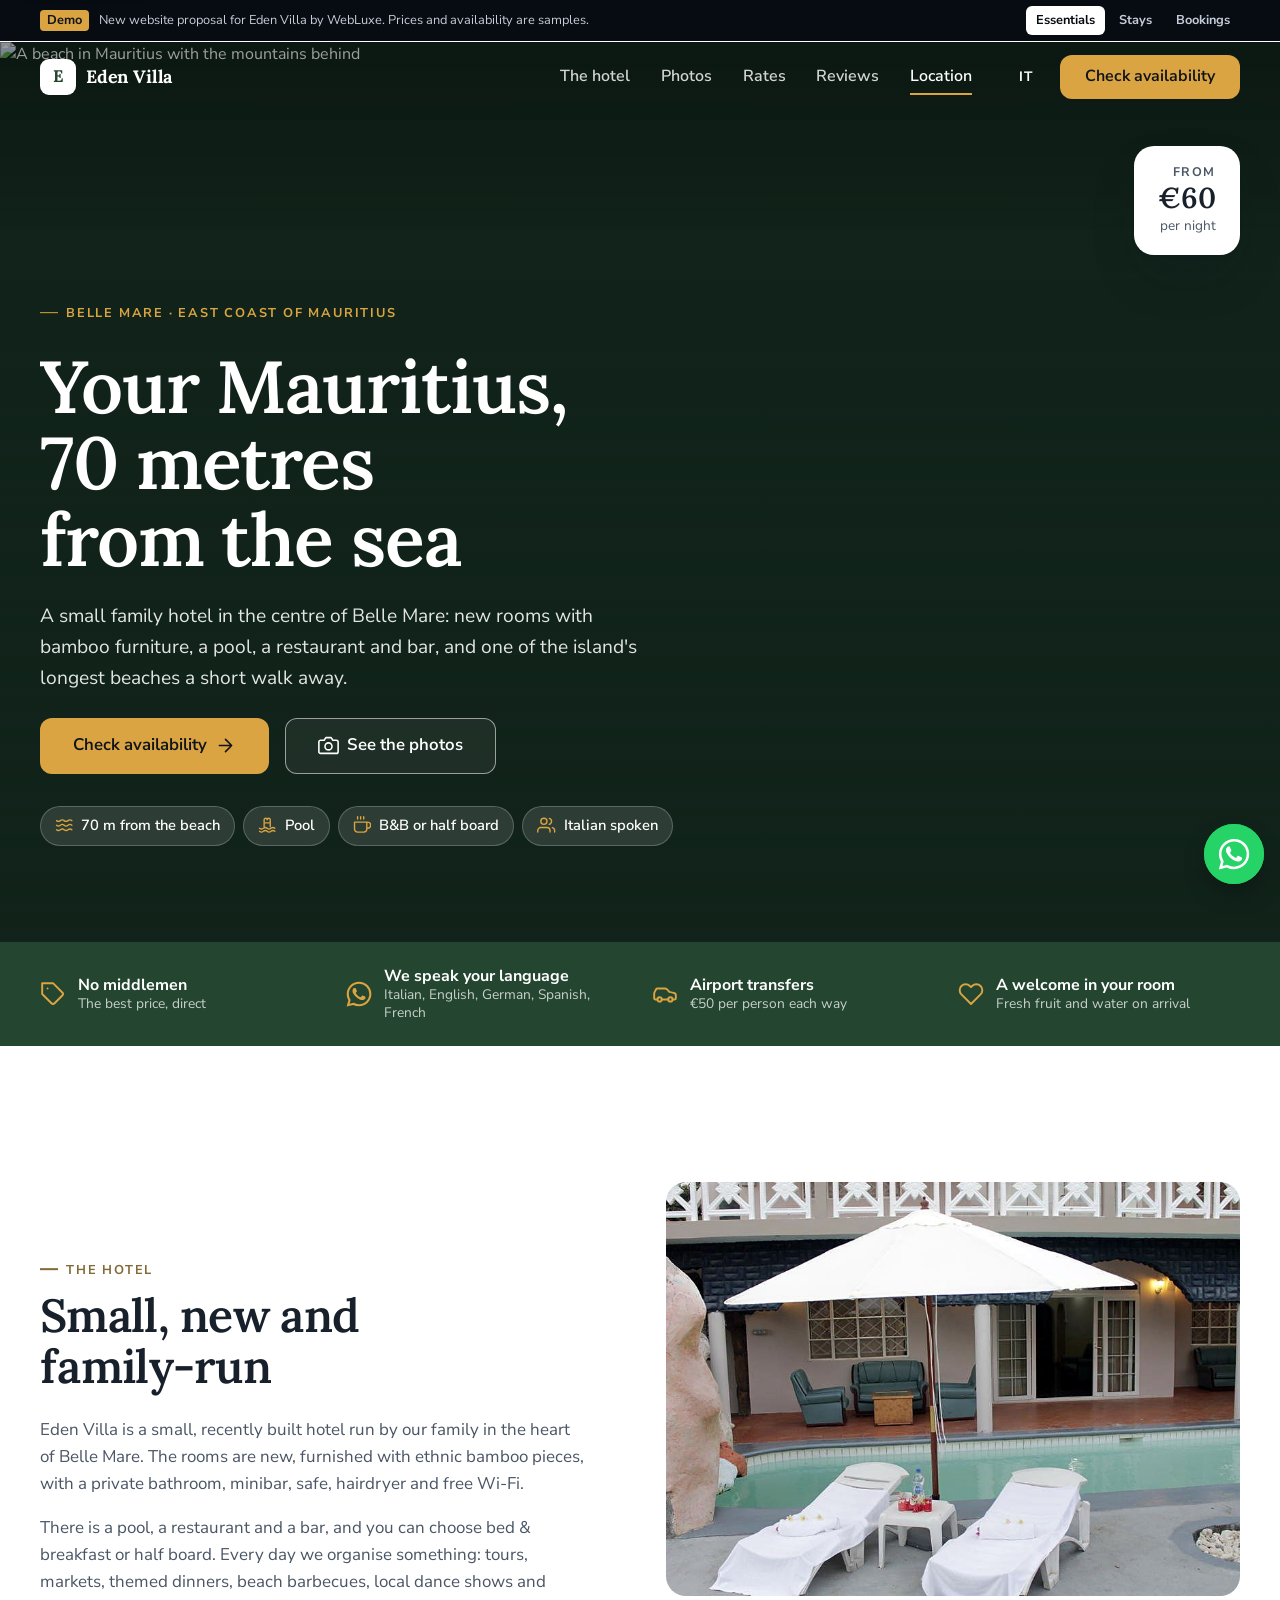
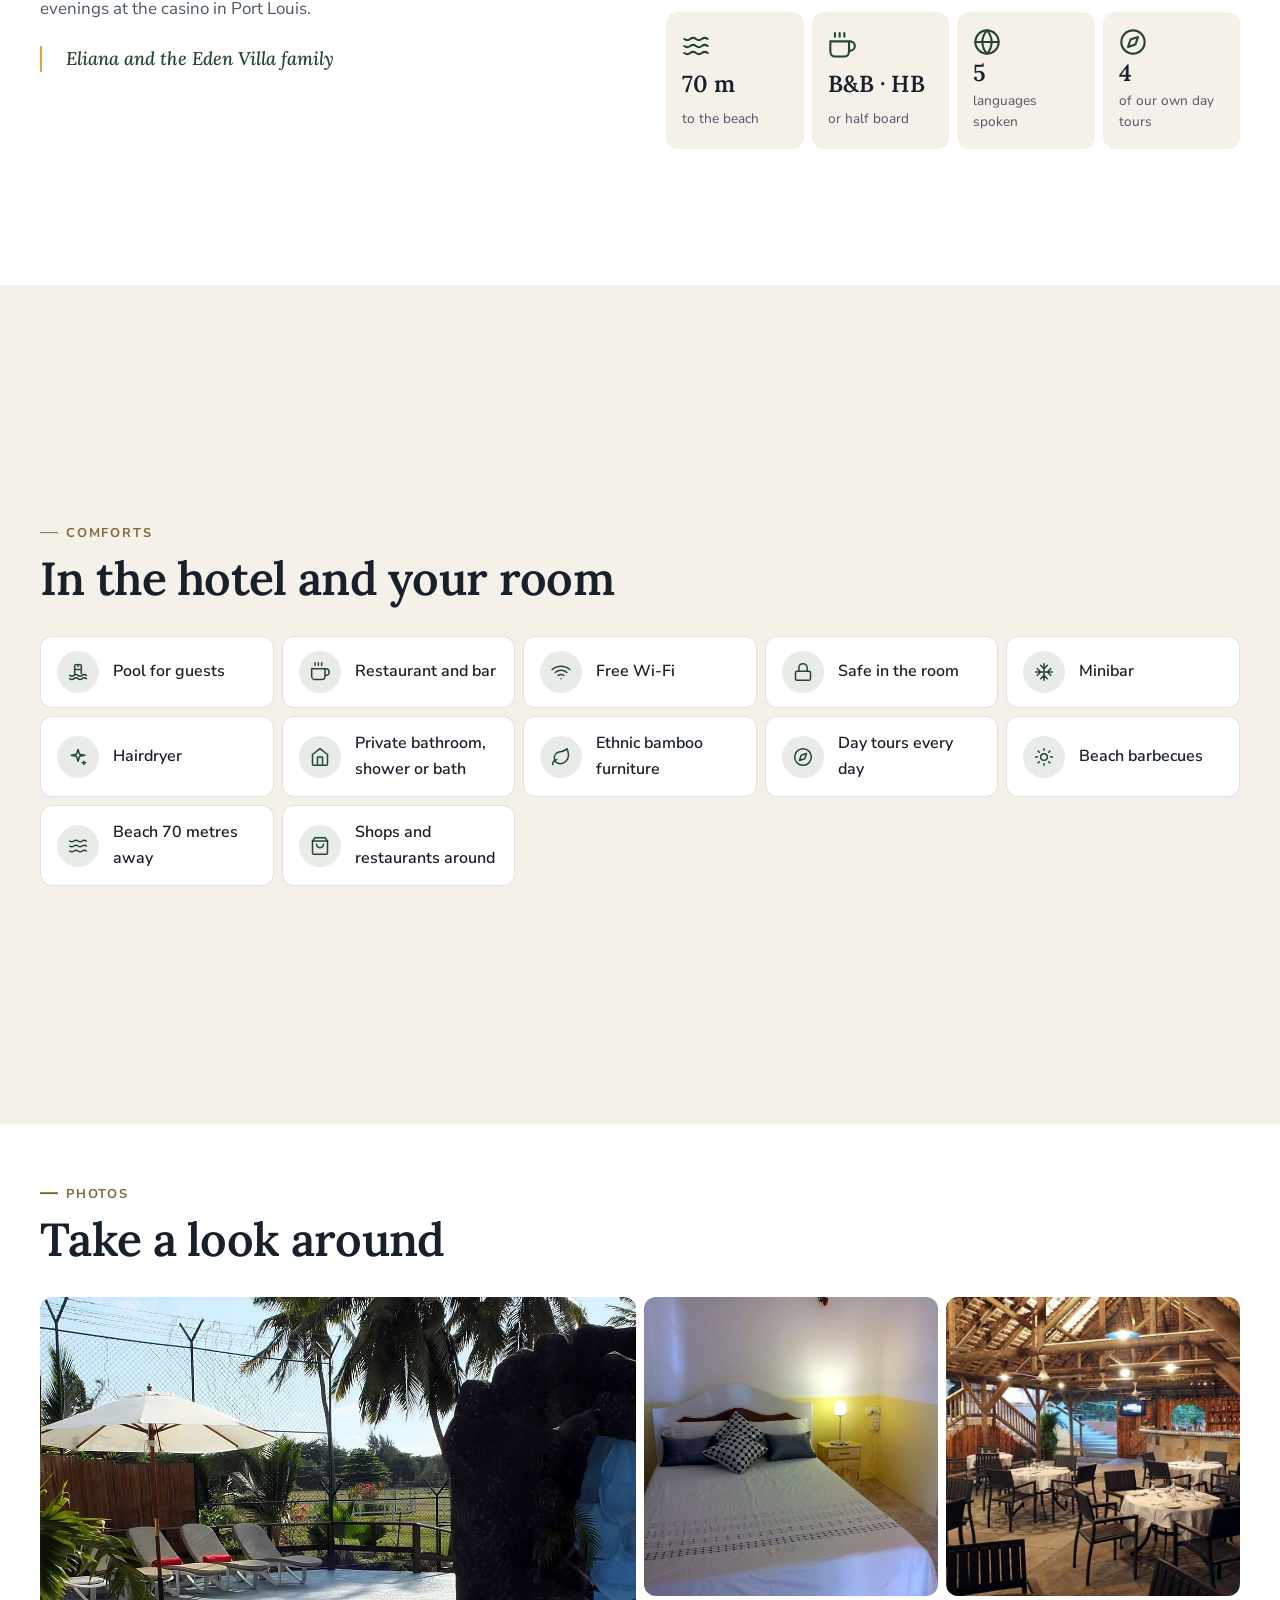
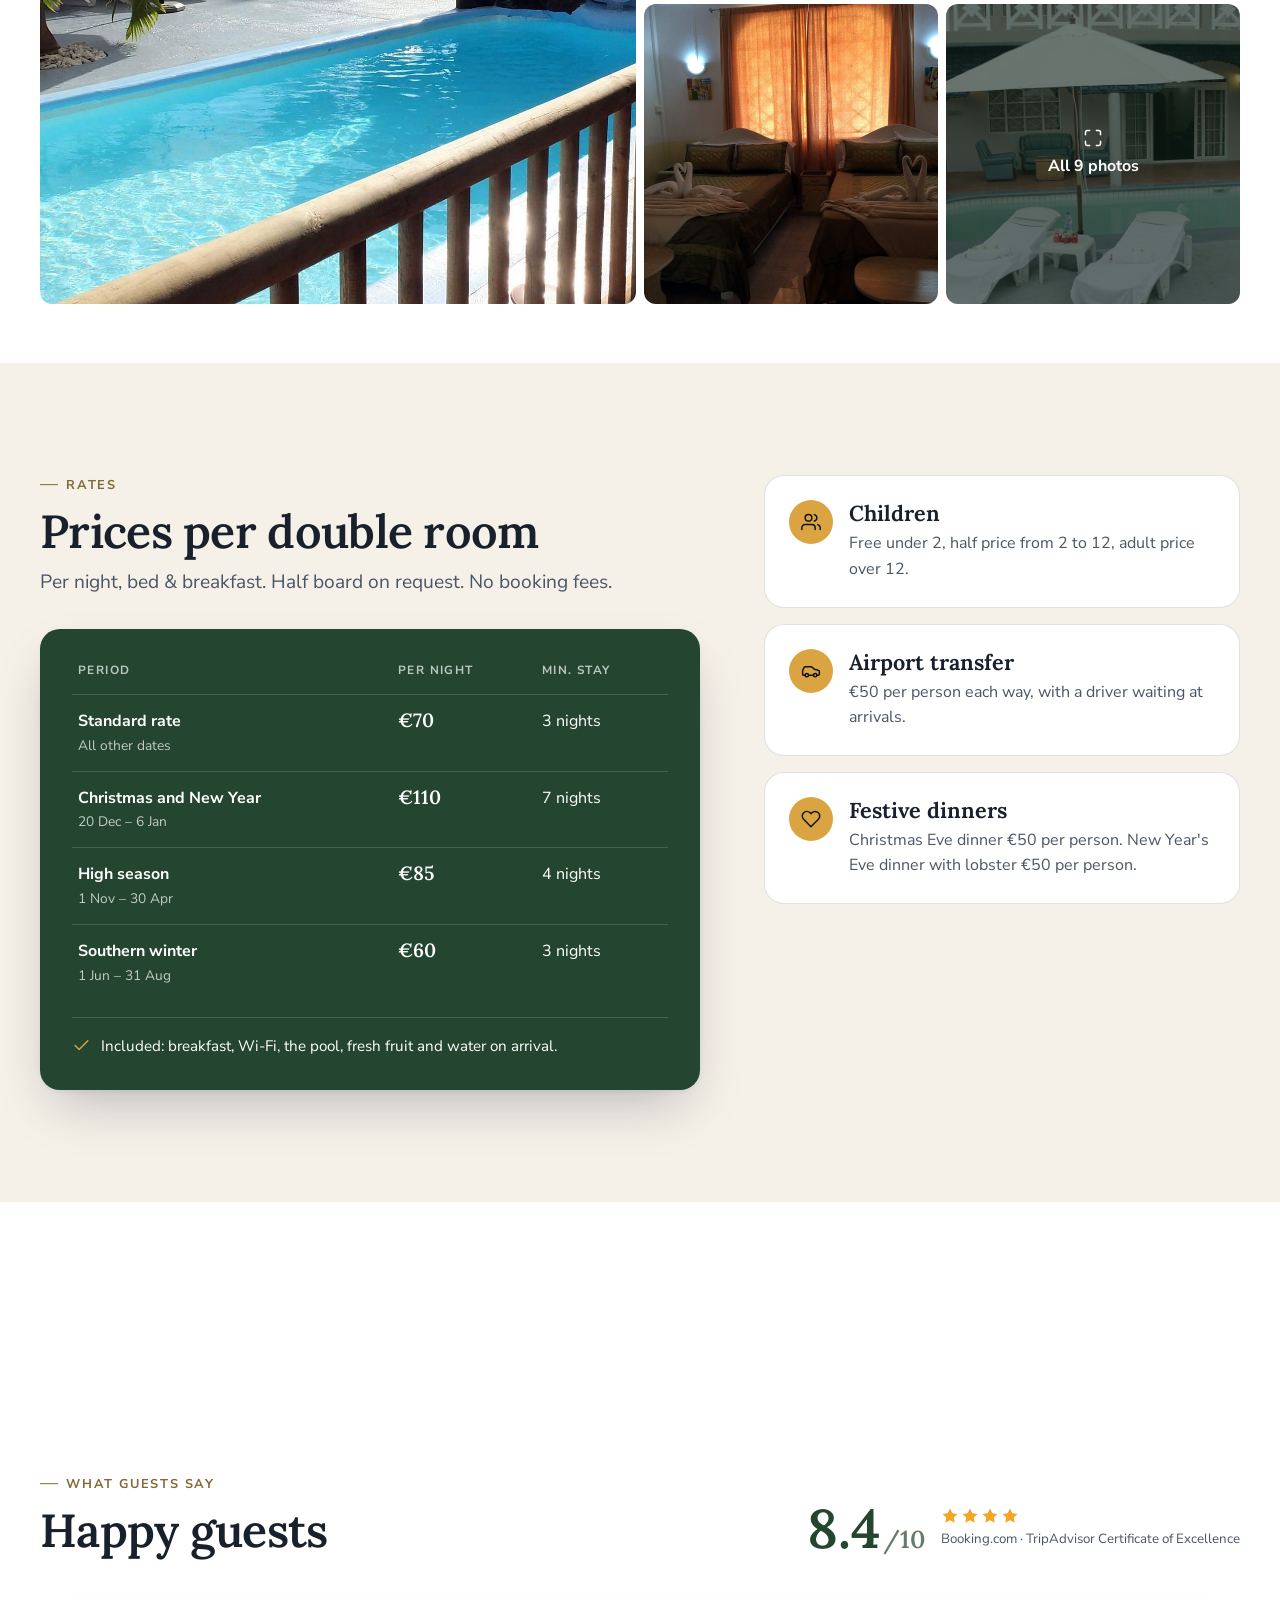
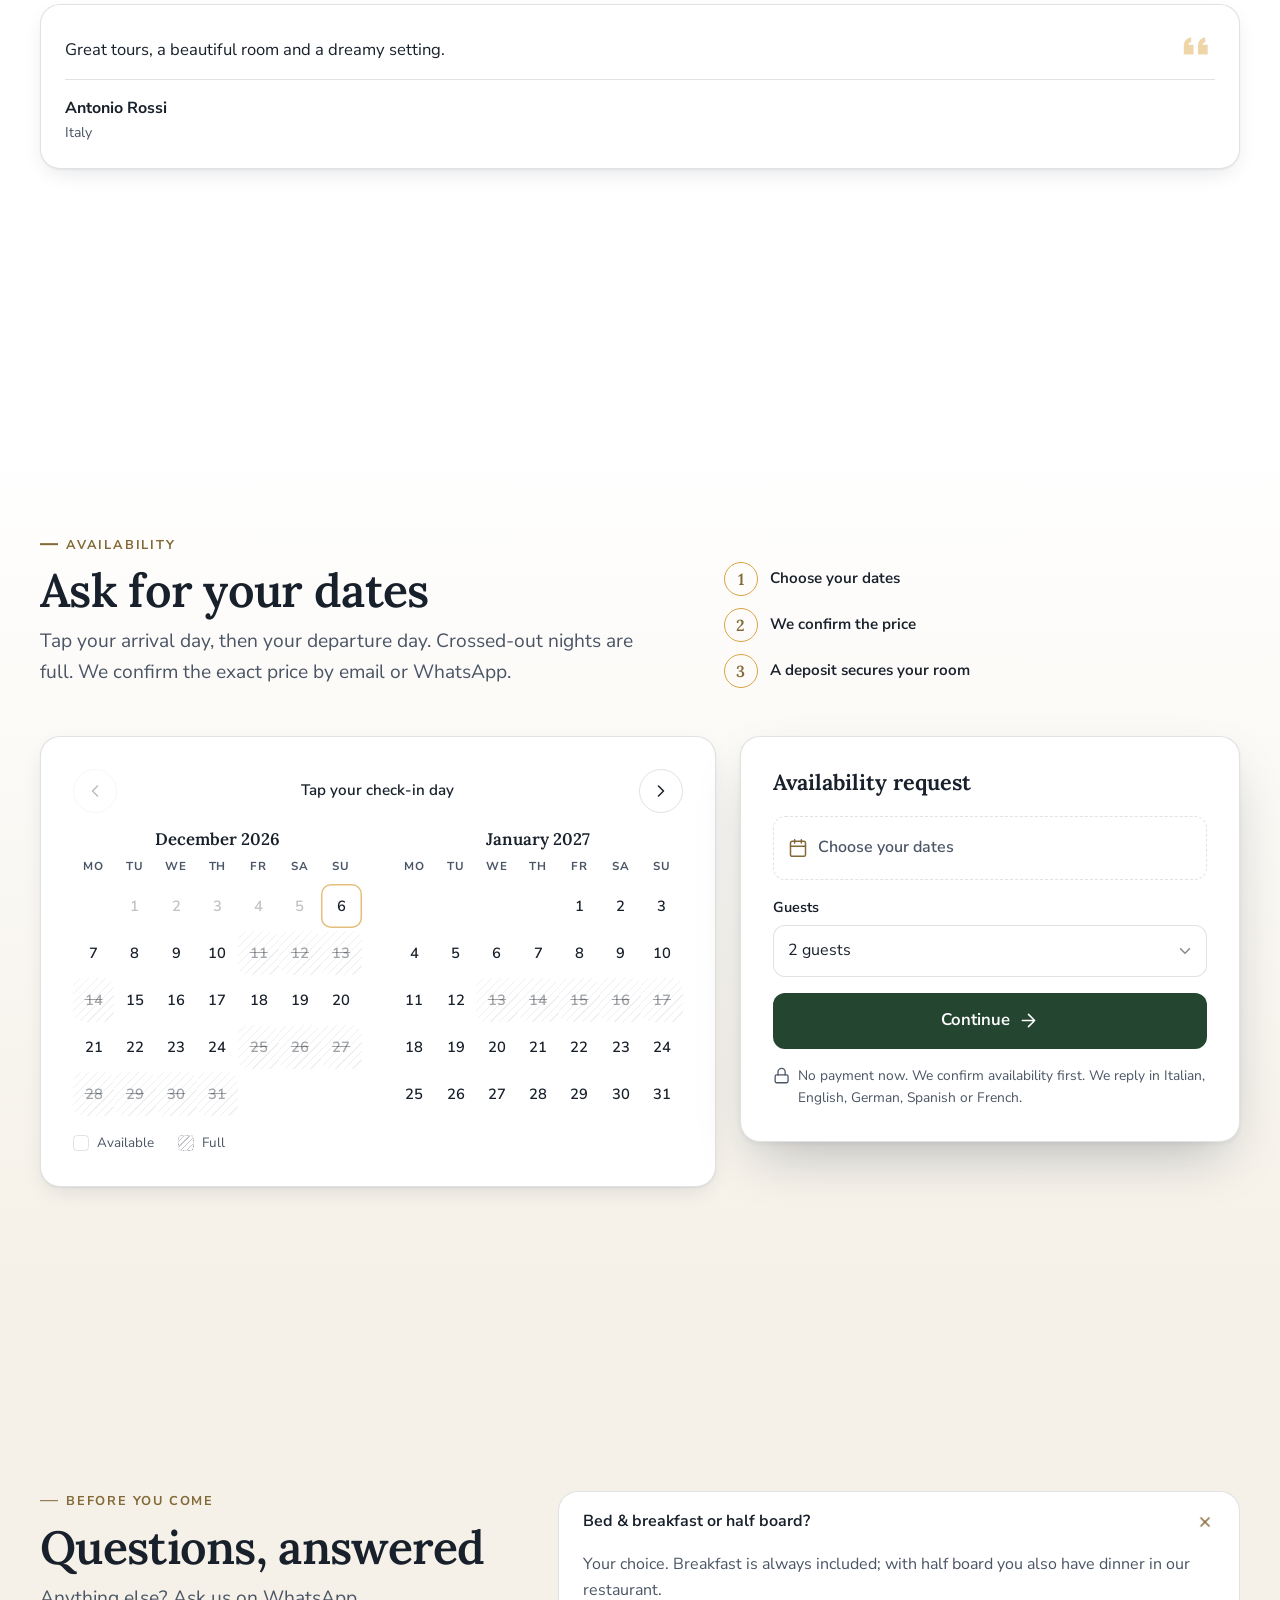
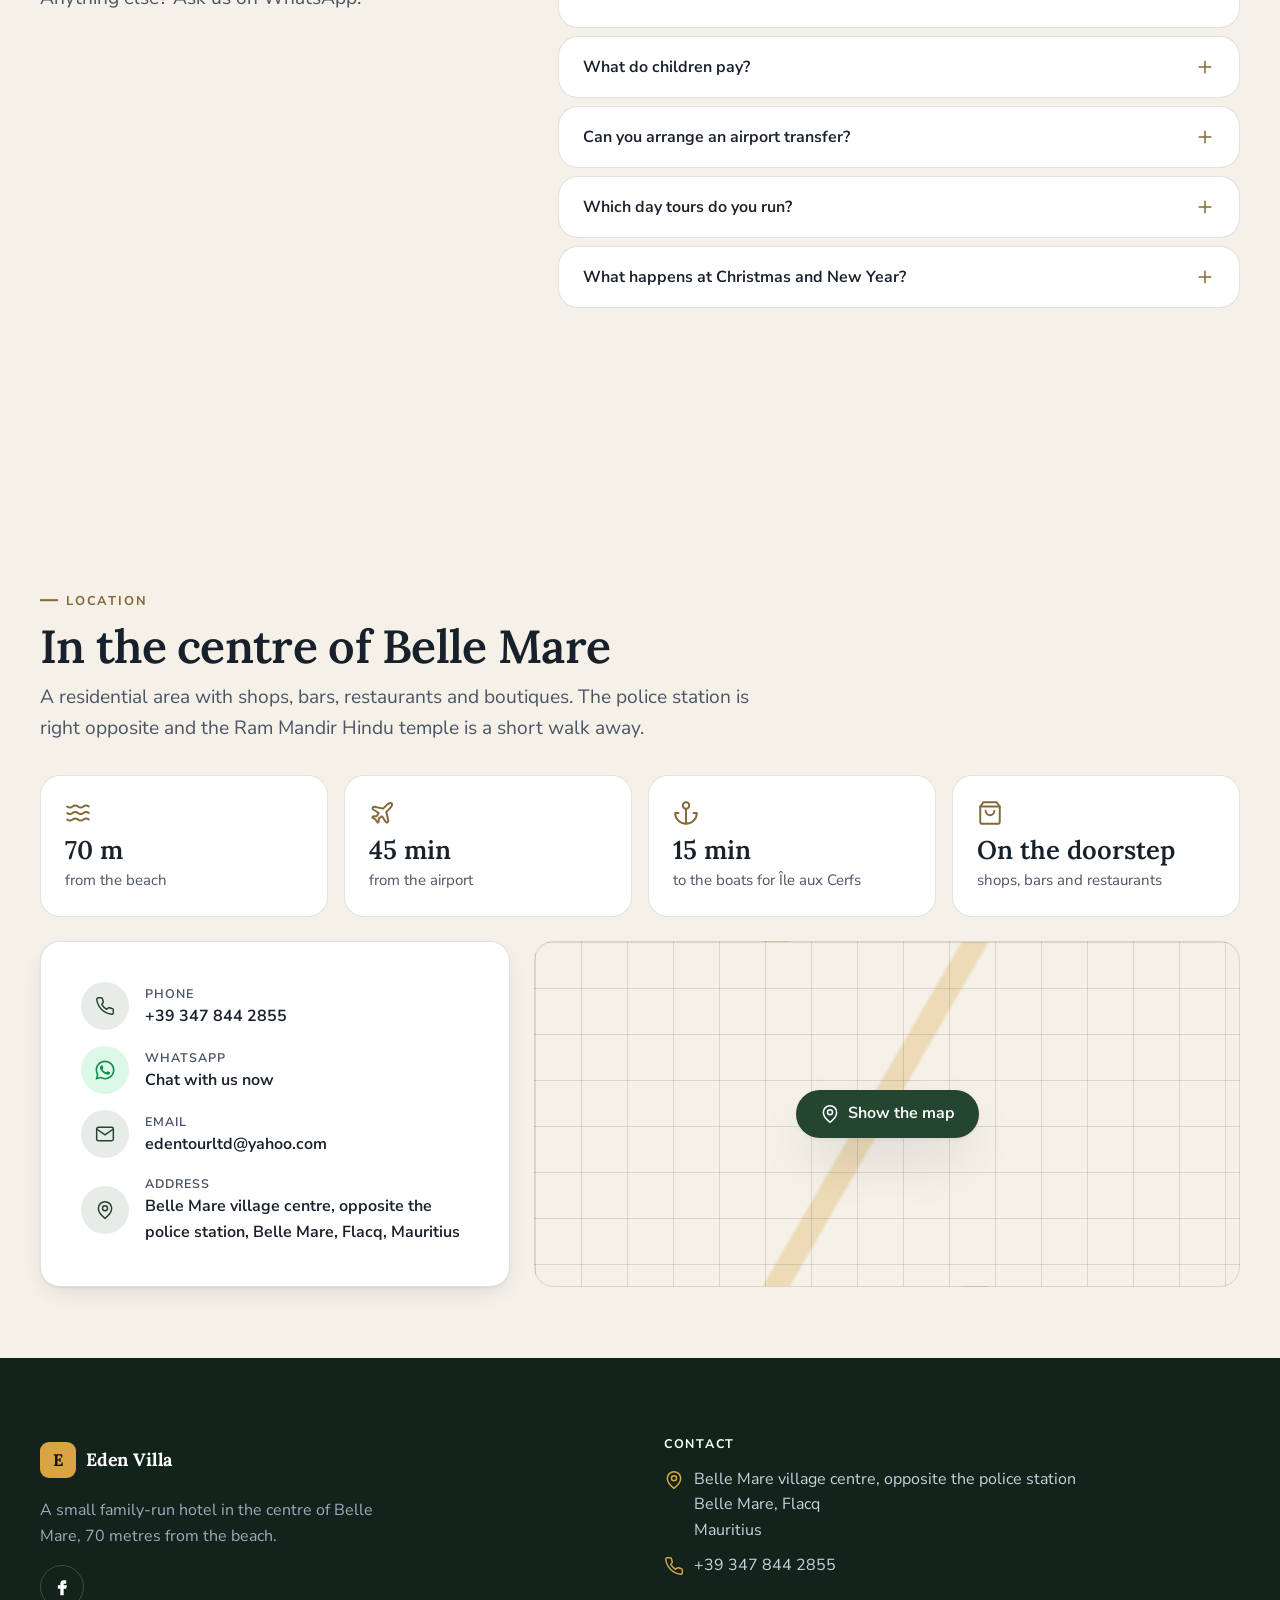
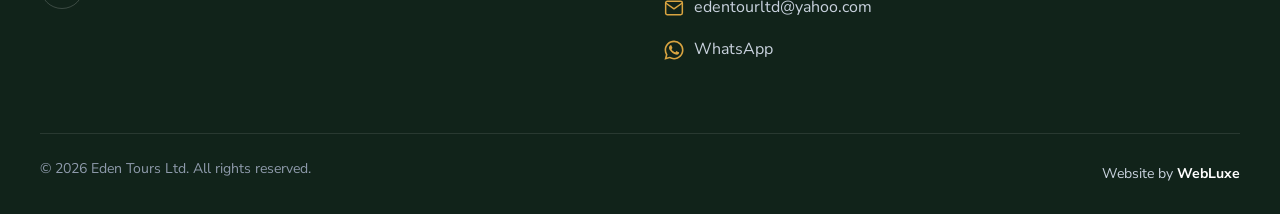
==== commit 5fcda2dc: "Section-by-section scrolling on every page (Mid and High); version codes on file links so browsers a" ====
--- a/index.html
+++ b/index.html
@@ -26,10 +26,10 @@
 <link id="wl-fonts" rel="stylesheet" href="https://fonts.googleapis.com/css2?family=Lora:wght@500;600;700&amp;family=Nunito+Sans:wght@400;600;700&amp;display=swap">
 <!-- The hero photo, fetched early. Update with sections.hero.image in config.js -->
 <link rel="preload" as="image" href="https://images.unsplash.com/photo-1634972312739-d7237018e06a?auto=format&amp;fit=crop&amp;q=70&amp;w=1800" imagesrcset="https://images.unsplash.com/photo-1634972312739-d7237018e06a?auto=format&amp;fit=crop&amp;q=70&amp;w=360 360w, https://images.unsplash.com/photo-1634972312739-d7237018e06a?auto=format&amp;fit=crop&amp;q=70&amp;w=560 560w, https://images.unsplash.com/photo-1634972312739-d7237018e06a?auto=format&amp;fit=crop&amp;q=70&amp;w=800 800w, https://images.unsplash.com/photo-1634972312739-d7237018e06a?auto=format&amp;fit=crop&amp;q=70&amp;w=1100 1100w, https://images.unsplash.com/photo-1634972312739-d7237018e06a?auto=format&amp;fit=crop&amp;q=70&amp;w=1500 1500w, https://images.unsplash.com/photo-1634972312739-d7237018e06a?auto=format&amp;fit=crop&amp;q=70&amp;w=2000 2000w" imagesizes="100vw" fetchpriority="high">
-<link rel="stylesheet" href="css/style.css">
-<script src="config.js" defer></script>
+<link rel="stylesheet" href="css/style.css?v=93be6ba0c5">
+<script src="config.js?v=93be6ba0c5" defer></script>
 <script src="data/site.js" defer></script>
-<script src="js/main.js" defer></script>
+<script src="js/main.js?v=93be6ba0c5" defer></script>
 </head>
 <body data-page="home">
 <div id="app">
--- a/css/style.css
+++ b/css/style.css
@@ -306,6 +306,33 @@
 /* nothing may ever push the page sideways (moving bands, tilted cards, entrance animations) */
 html { overflow-x: clip; }
 .ticker { contain: paint; }
+
+/* ---------- one swipe, one section (home page) ---------- */
+html.snap { scroll-padding-top: 0; }
+@media (pointer: coarse), (max-width: 759px) { html.snap.snap-on { scroll-snap-type: y mandatory; } }
+html.snap .snap-pt { scroll-snap-align: start; scroll-snap-stop: always; scroll-margin-top: 61px; }
+html.snap .snap-end { scroll-snap-align: end; scroll-snap-stop: always; }
+html.snap .snap-mark { position: absolute; left: 0; width: 1px; height: 1px; pointer-events: none; scroll-snap-align: start; scroll-snap-stop: always; }
+html.snap main > .hero { min-height: calc(100svh - var(--hero-top, 0px) - var(--strip, 0px)) !important; }
+html.snap main > :not(.hero)[style*="--strip"] { min-height: calc(var(--screen, 100svh) - var(--strip)) !important; }
+html.snap .snap-hide { display: none !important; }
+
+/* ---------- phones: lists one at a time, with buttons ---------- */
+.pg-nav { display: none; }
+@media (max-width: 759px) {
+  [data-pg] { display: grid !important; grid-template-columns: minmax(0, 1fr) !important; grid-auto-flow: row !important; grid-auto-columns: auto !important; overflow: visible !important; margin-inline: 0 !important; padding-inline: 0 !important; scroll-snap-type: none !important; }
+  [data-pg] > :not(.pg-on) { display: none !important; }
+  [data-pg] > .pg-on { animation: pg-in .45s var(--ease-out, ease) both; opacity: 1; transform: none; }
+  .pg-nav { display: flex; align-items: center; justify-content: center; gap: 16px; margin-top: 12px; }
+  .pg-b { width: 44px; height: 44px; display: grid; place-items: center; border-radius: 50%; border: 1px solid var(--line); background: var(--card, transparent); color: var(--text); }
+  .pg-b:active { transform: scale(.94); }
+  .pg-n { min-width: 4.5ch; text-align: center; font-weight: 600; font-size: .9rem; color: var(--text-2); font-variant-numeric: tabular-nums; }
+}
+@keyframes pg-in { from { opacity: 0; translate: 0 10px; } }
+/* the header keeps one height on a snapping page, so nothing below it shifts while scrolling */
+html.snap { --hd-h: 60px; }
+/* lists that no longer scroll sideways must not leave snap points in the page */
+@media (max-width: 759px) { html.snap :is(.gal-grid, .rev-grid, .notes, .vc-grid, .near-grid, [data-pg]) > * { scroll-snap-align: none !important; } }
 
 /* ---------- availability calendar (shared, added with @uses cal) ---------- */
 .cal { --cal-sel: var(--primary); --on-cal-sel: var(--on-primary); display: grid; gap: var(--s2); min-width: 0; }
@@ -563,3 +590,193 @@
 
 /* score out of 10 */
 .rev-score > b i { font-style: normal; font-size: .45em; opacity: .7; margin-left: 2px; }
+
+/* =====================================================================
+   ONE SECTION PER SCREEN: every section fills the screen, its content
+   centred and fitting inside; long lists become swipe rows on phones.
+   ===================================================================== */
+:root { --screen: calc(100svh - 61px); }
+main > .sec { min-height: var(--screen); display: flex; flex-direction: column; justify-content: center; padding-block: clamp(28px, 6svh, 72px); }
+main > .sec > .wrap { width: min(100% - 2 * var(--gut), var(--wrap)); }
+.sec-head { margin-bottom: clamp(16px, 3.5svh, 44px); gap: 10px; }
+.hero-photo { min-height: min(100svh, 940px); }
+/* swipe rows (phones): one card at a time, the next one peeking in */
+@media (max-width: 759px) {
+  .swipe-x, .gal-grid, .rev-grid, .notes { display: grid !important; grid-auto-flow: column; grid-template-columns: none !important; grid-auto-columns: 84%; gap: 12px !important; overflow-x: auto; scroll-snap-type: x mandatory; scrollbar-width: none; margin-inline: calc(-1 * var(--gut)); padding: 4px var(--gut) 8px; scroll-padding-inline: var(--gut); }
+  .gal-grid::-webkit-scrollbar, .rev-grid::-webkit-scrollbar, .notes::-webkit-scrollbar { display: none; }
+  .gal-grid > *, .rev-grid > *, .notes > * { scroll-snap-align: start; }
+  .gal-it, .gal-big { aspect-ratio: 4 / 5; grid-column: auto !important; grid-row: auto !important; }
+  .h2 { font-size: clamp(1.7rem, 7.4vw, 2.1rem); }
+  .lead { font-size: 1rem; }
+  /* the villa: short photo, the four numbers in one row */
+  .about-in { gap: var(--s3); }
+  .about-p { font-size: .97rem; }
+  .about-img { aspect-ratio: 16 / 8; }
+  .glance { grid-template-columns: repeat(4, minmax(0, 1fr)); gap: 6px; }
+  .glance > div { grid-template-columns: 1fr; grid-template-areas: "i" "dd" "dt"; justify-items: center; text-align: center; padding: 10px 4px; row-gap: 2px; }
+  .glance .i { width: 20px; height: 20px; }
+  .glance dd { font-size: 1.05rem; }
+  .glance dt { font-size: .68rem; line-height: 1.2; }
+  /* comforts: two compact columns */
+  .amen-grid { grid-template-columns: 1fr 1fr; gap: 6px; }
+  .amen-grid li { padding: 8px 10px; gap: 8px; font-size: .84rem; line-height: 1.25; }
+  .amen-ic { width: 30px; height: 30px; }
+  .amen-ic .i { width: 16px; height: 16px; }
+  /* rates: compact table, the notes swipe */
+  .rates-in { gap: var(--s3); }
+  .rate-t th, .rate-t td { padding: 10px 4px; }
+  .rate-inc { font-size: .88rem; }
+  .notes li { padding: var(--s2); }
+  /* reviews */
+  .rev-score > b { font-size: 2.6rem; }
+  /* booking: no step list (the two steps show it) */
+  .book-steps { display: none; }
+  .book-top { margin-bottom: var(--s2); }
+  /* location: facts as 2 x 2 tiles, a short map */
+  .loc-facts { grid-template-columns: 1fr 1fr; gap: 8px; margin-bottom: var(--s2); }
+  .loc-facts li { padding: 12px; }
+  .loc-facts b { font-size: 1.25rem; }
+  .loc-facts span { font-size: .82rem; }
+  .ci-card { padding: var(--s2); gap: var(--s2); }
+  .ci-list { gap: 10px; }
+  .ci-ic { width: 40px; height: 40px; }
+  .loc-map { min-height: 180px; }
+  .faq-list summary { min-height: 52px; font-size: .95rem; }
+}
+/* computers: the gallery is one big photo and four small ones in one screen */
+@media (min-width: 760px) {
+  .gal-grid { grid-template-rows: repeat(2, minmax(0, calc((var(--screen) - 240px) / 2))); }
+  .gal-it { aspect-ratio: auto; }
+  .notes { margin-top: 0 !important; }
+  .about-img { aspect-ratio: auto; height: min(46svh, 440px); }
+  .loc-map { min-height: min(38svh, 340px); }
+  .loc-facts { margin-bottom: var(--s3); }
+}
+/* the booking in two steps: 1 dates and price, 2 your details */
+.bk-s1, .bk-s2 { display: grid; gap: var(--s2); }
+.book-in[data-bstep="1"] .bk-s2, .book-in[data-bstep="2"] .bk-s1, .book-in[data-bstep="2"] .cal-card { display: none; }
+.book-in[data-bstep="2"] { grid-template-columns: minmax(0, 680px); justify-content: center; }
+.bk-back { display: inline-flex; align-items: center; gap: 4px; justify-self: start; min-height: 40px; font-weight: 650; color: var(--text-2); }
+.bk-back:hover { color: var(--text); }
+.bk-s2 textarea { min-height: 96px; }
+.bk-form { gap: var(--s2); align-content: start; }
+/* phones: the last three sections tightened to one screen */
+@media (max-width: 759px) {
+  .rates .sec-head .lead, .book .sec-head .lead, .loc .sec-head .lead { font-size: .92rem; line-height: 1.45; }
+  .book .sec-head .lead { display: none; }
+  .rate-card { padding: 14px 16px; }
+  .rate-t thead { display: none; }
+  .rate-t th, .rate-t td { padding: 9px 2px; }
+  .rate-t td { text-align: right; }
+  .rate-t td b { font-size: 1.1rem; }
+  .rate-t small { font-size: .78rem; }
+  .rate-inc { margin-top: 10px; padding-top: 10px; font-size: .82rem; }
+  .notes li { grid-template-columns: auto 1fr; padding: 12px 14px; gap: 12px; }
+  .notes-ic { width: 36px; height: 36px; }
+  .notes .h3 { font-size: 1.05rem; }
+  .notes p { font-size: .86rem; }
+  /* booking step 1: calendar, then guests and Continue on one row */
+  .cal-card { padding: 12px; }
+  .cal-d { min-height: 38px; }
+  .cal-msg { min-height: 2.4em; font-size: .9rem; }
+  .bk-form { padding: 16px; box-shadow: var(--shadow); }
+  .book-in[data-bstep="1"] .bk-form > .h3 { display: none; }
+  .book-in[data-bstep="1"] .bk-form > .form-note { display: none; }
+  .bk-s1 { grid-template-columns: minmax(0, 1fr) auto; align-items: end; gap: 10px; }
+  .bk-s1 .btn { min-height: 52px; padding-inline: 18px; }
+  .bk-dates, .bk-empty { min-height: 0; }
+  .bk-empty { min-height: 48px; padding: 8px 12px; font-size: .9rem; }
+  .bk-sum { padding: 10px 12px; gap: 6px; }
+  .bk-est b { font-size: 1.3rem; }
+  .book-in { gap: 12px; }
+  /* location: slim fact tiles, contact list without repeated labels, no map placeholder */
+  .loc-facts li { grid-template-columns: auto 1fr; grid-template-rows: auto auto; column-gap: 10px; row-gap: 0; padding: 10px 12px; align-items: center; }
+  .loc-facts .i { grid-row: 1 / 3; margin: 0; width: 22px; height: 22px; }
+  .loc-facts b { font-size: 1.05rem; line-height: 1.2; }
+  .loc-facts span { font-size: .76rem; line-height: 1.25; }
+  .ci-list b { display: none; }
+  .ci-list li { gap: 12px; }
+  .ci-ic { width: 36px; height: 36px; }
+  .ci-ic .i { width: 18px; height: 18px; }
+  .ci-list a { font-size: .95rem; }
+  .loc-map { display: none; }
+}
+@media (max-width: 759px) {
+  main > .sec { padding-block: 22px; }
+  .sec-head { margin-bottom: 14px; gap: 6px; }
+  .about-img { aspect-ratio: 16 / 7; }
+  .about-copy { gap: 10px; }
+  .about-p { font-size: .94rem; line-height: 1.5; }
+  .about-host { margin-top: 0; font-size: 1.02rem; }
+  .rate-t th, .rate-t td { padding: 7px 2px; }
+  .cal-d { min-height: 36px; }
+  .cal-top { gap: 4px; }
+  .cal-nav { width: 38px; height: 38px; }
+  .cal-ms .cal-t { margin-bottom: 4px; }
+}
+/* phones: the bottom bar (price, WhatsApp, dates) never covers the end of a section */
+@media (max-width: 959px) { main > .sec { padding-bottom: 92px; } main > .book { padding-bottom: 22px; } }
+
+/* small and short computer screens: the booking and location still fit one screen */
+@media (min-width: 900px) { .book-in[data-bstep="1"] { grid-template-columns: minmax(0, 1.35fr) minmax(0, 1fr); } }
+@media (min-width: 900px) and (max-width: 1199px) { .book-in[data-bstep="1"] .cal-ms { grid-template-columns: minmax(0, 1fr); } .book-in[data-bstep="1"] .cal-ms > :nth-child(n + 2) { display: none; } }
+@media (min-width: 760px) and (max-height: 860px) {
+  .cal-d { min-height: 34px; }
+  .cal-card, .bk-form { padding: var(--s2); }
+  .book .sec-head .lead { display: none; }
+  .loc-map { min-height: min(24svh, 220px); }
+  .loc-facts { margin-bottom: var(--s2); }
+  .loc .sec-head .lead { display: -webkit-box; -webkit-line-clamp: 2; -webkit-box-orient: vertical; overflow: hidden; }
+  .loc .sec-head { margin-bottom: var(--s2); }
+}
+@media (min-width: 960px) and (max-height: 860px) {
+  .ci-card { padding: var(--s3); gap: var(--s2); }
+  .ci-list { grid-template-columns: 1fr 1fr; gap: 14px 16px; }
+  .ci-ic { width: 40px; height: 40px; }
+  .ci-list li { gap: 12px; }
+  .loc-facts li { padding: 14px 18px; grid-template-columns: auto 1fr; column-gap: 12px; align-items: center; }
+  .loc-facts .i { grid-row: span 2; margin: 0; }
+  .loc-facts b { font-size: 1.35rem; }
+  .loc-in { grid-template-columns: 1fr 1fr; }
+}
+@media (min-width: 760px) and (max-height: 860px) {
+  .rate-card { padding: var(--s3); }
+  .rate-t th, .rate-t td { padding-block: 8px; }
+  .rate-inc { margin-top: 10px; padding-top: 10px; }
+  .notes li { padding-block: 12px; }
+  .rates .sec-head { margin-bottom: var(--s2); }
+}
+
+/* phones: no sideways swiping - the gallery is a grid, reviews and notes go one at a time */
+@media (max-width: 759px) {
+  .gal-grid { display: grid !important; grid-auto-flow: row; grid-template-columns: 1fr 1fr !important; grid-auto-columns: auto; overflow: visible; scroll-snap-type: none; margin-inline: 0; padding: 0; gap: 8px !important; }
+  .gal-it { aspect-ratio: 4 / 3; grid-column: auto !important; grid-row: auto !important; }
+  .gal-big { grid-column: 1 / -1 !important; aspect-ratio: 16 / 9; }
+  .notes li { min-height: 0; }
+}
+/* phones: hero and rates each fit one screen exactly */
+@media (max-width: 759px) {
+  body[data-page="home"] .hero-facts { display: none; }
+  .hero-photo .h1 { font-size: clamp(2.2rem, 10vw, 2.6rem); }
+  .rates .sec-head .lead { display: none; }
+  .rate-t th, .rate-t td { padding-block: 7px; }
+  .rate-card { padding: 12px 14px; }
+  .rate-inc { margin-top: 8px; padding-top: 8px; font-size: .8rem; }
+  .notes li { padding: 10px 12px; }
+  .notes p { display: -webkit-box; -webkit-line-clamp: 2; -webkit-box-orient: vertical; overflow: hidden; }
+  .pg-nav { margin-top: 8px; }
+  .pg-b { width: 40px; height: 40px; }
+}
+@media (max-width: 759px) {
+  .rates { padding-bottom: 84px !important; }
+  .notes li { padding: 8px 12px; }
+  .notes .h3 { font-size: 1rem; }
+  .about-img { aspect-ratio: 16 / 7; }
+  .about-p { font-size: .93rem; line-height: 1.5; }
+}
+@media (max-width: 759px) {
+  .about-p { font-size: .9rem; line-height: 1.45; }
+  .about-in { gap: 12px; }
+  .rates .h2 { font-size: clamp(1.6rem, 7vw, 1.9rem); }
+  .notes p { -webkit-line-clamp: 1; }
+}
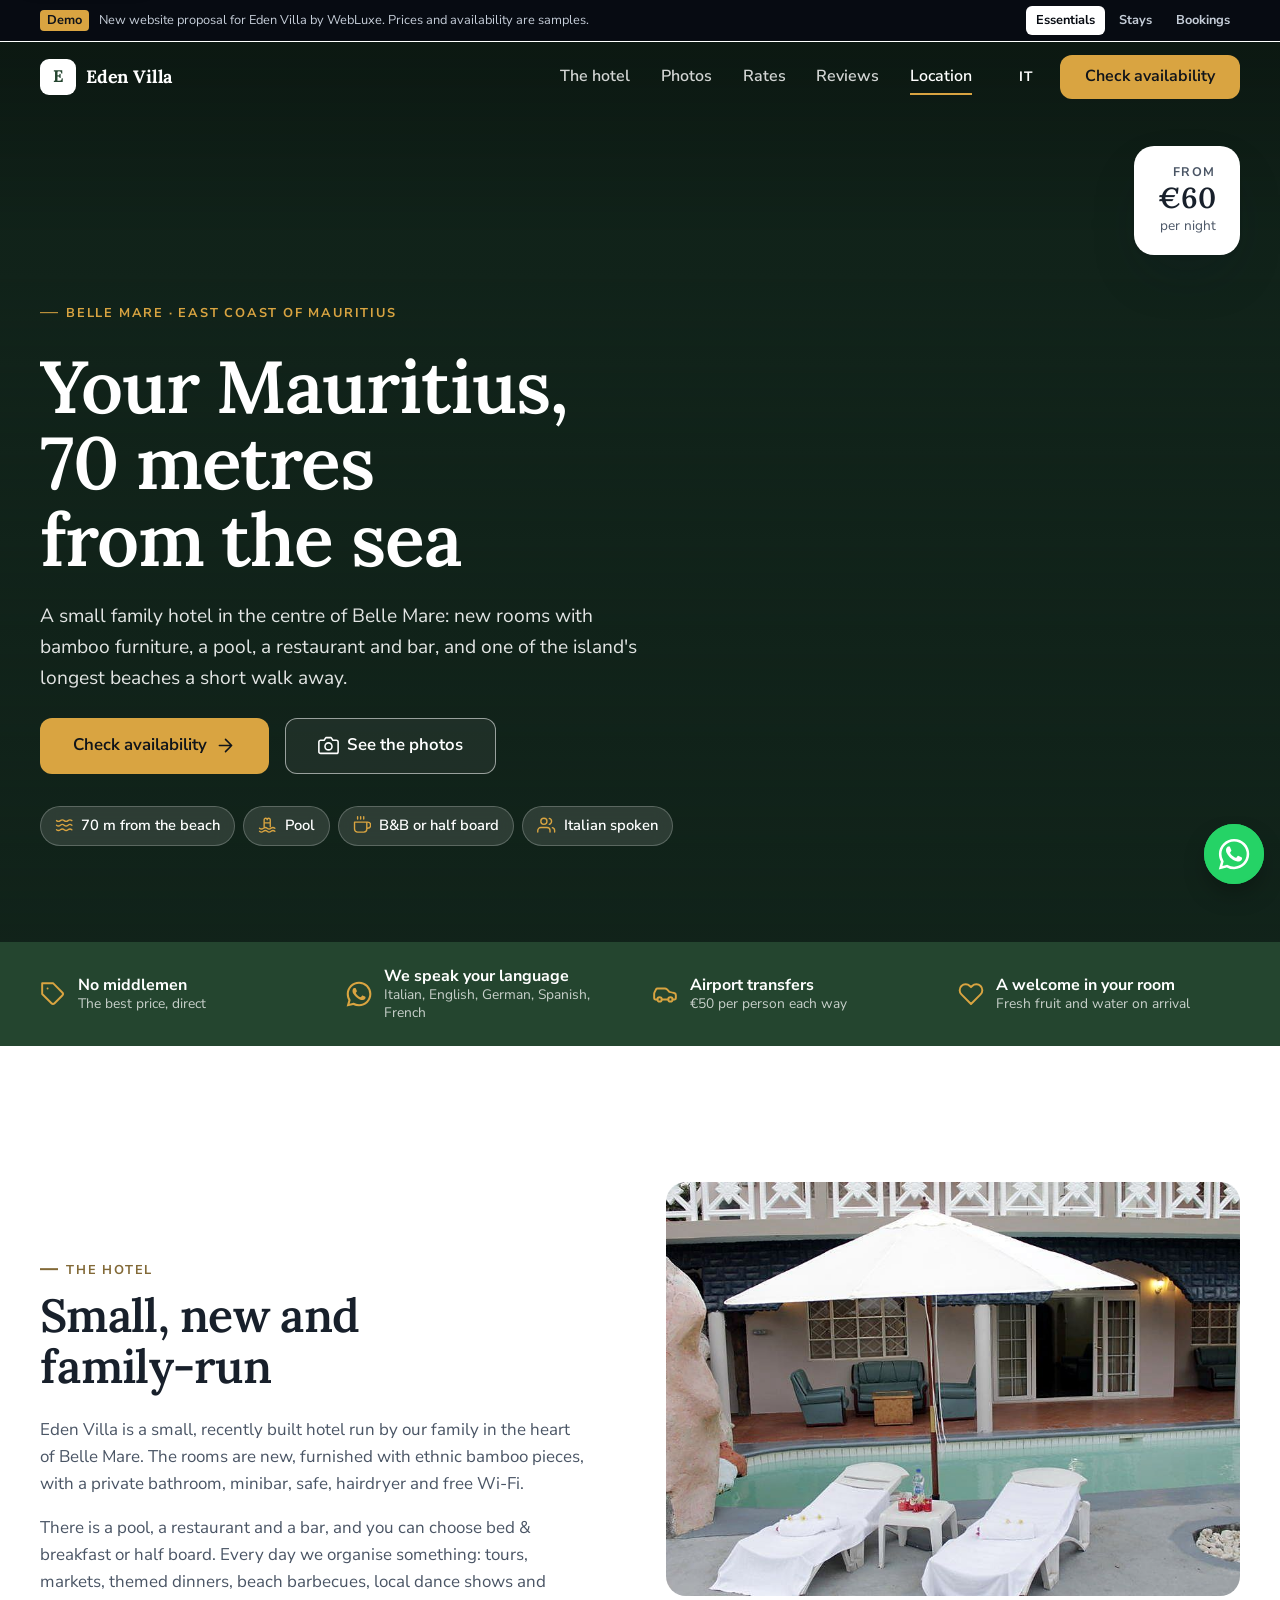
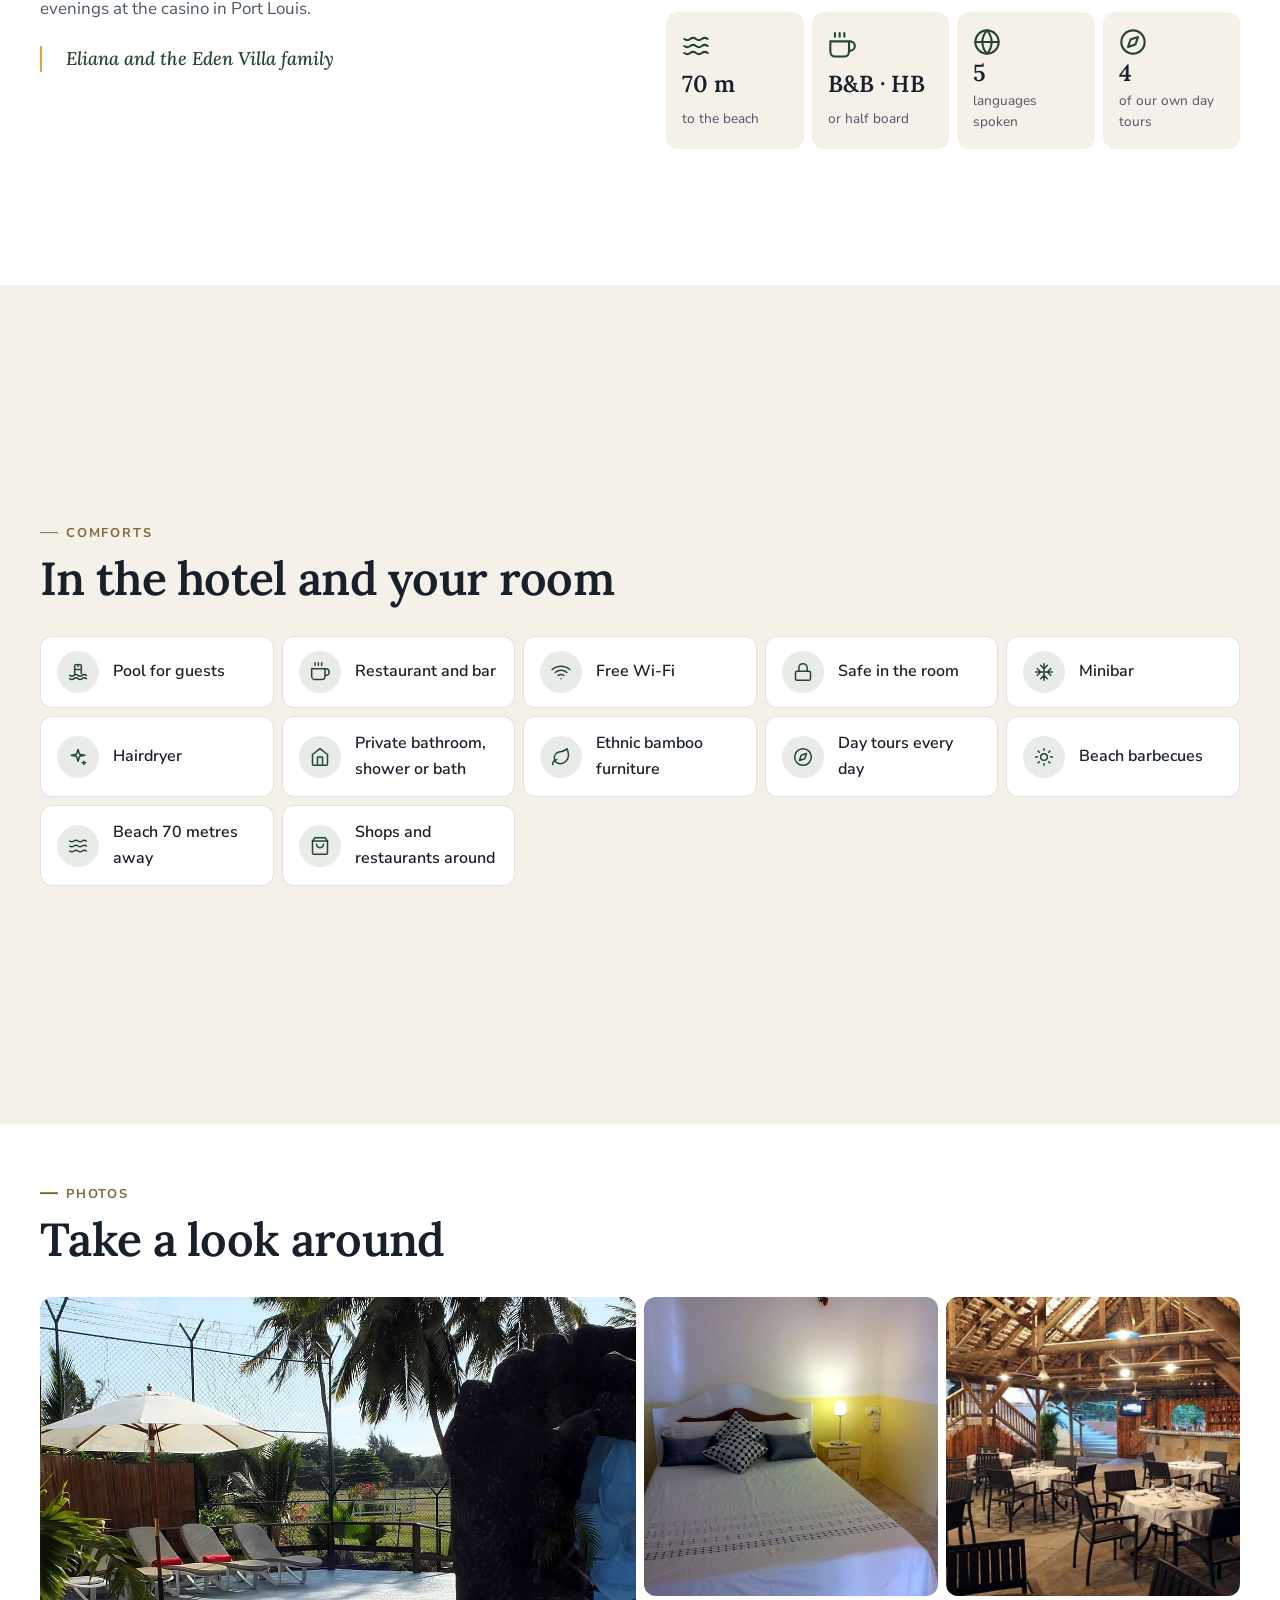
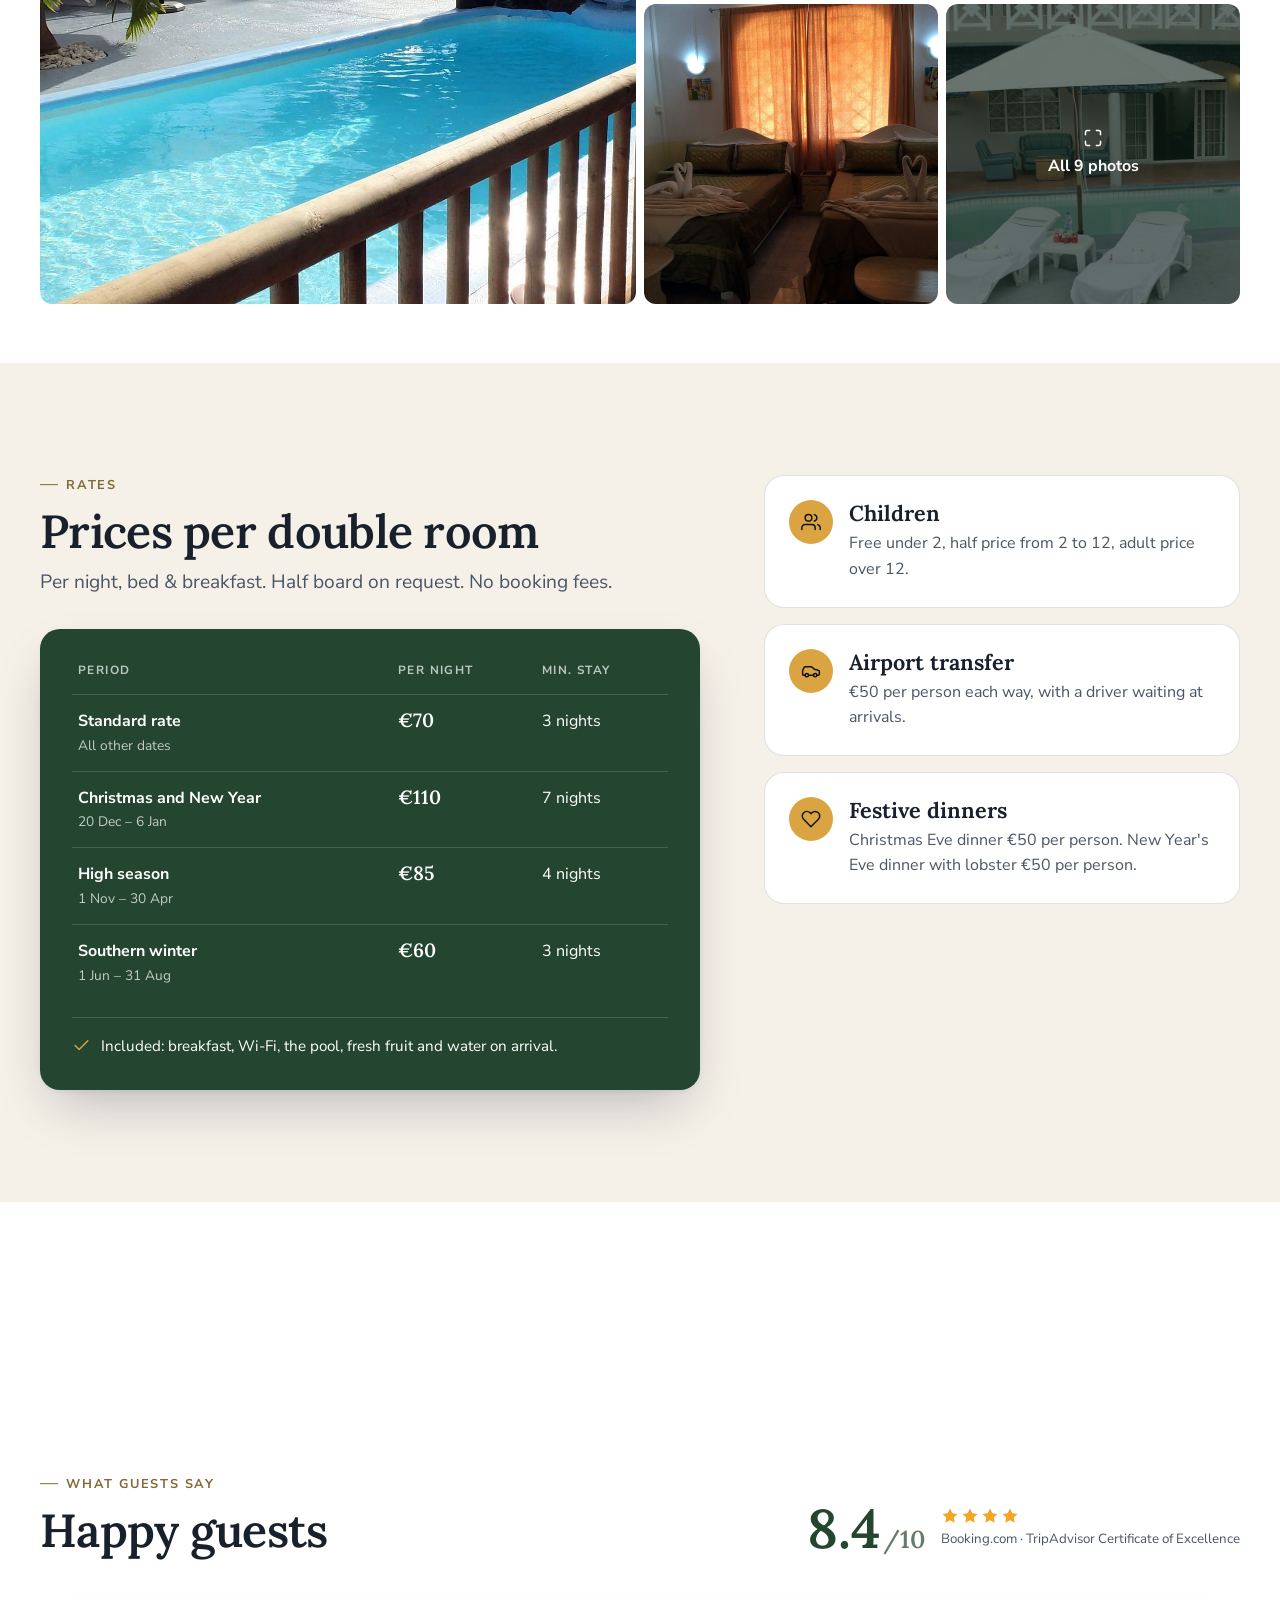
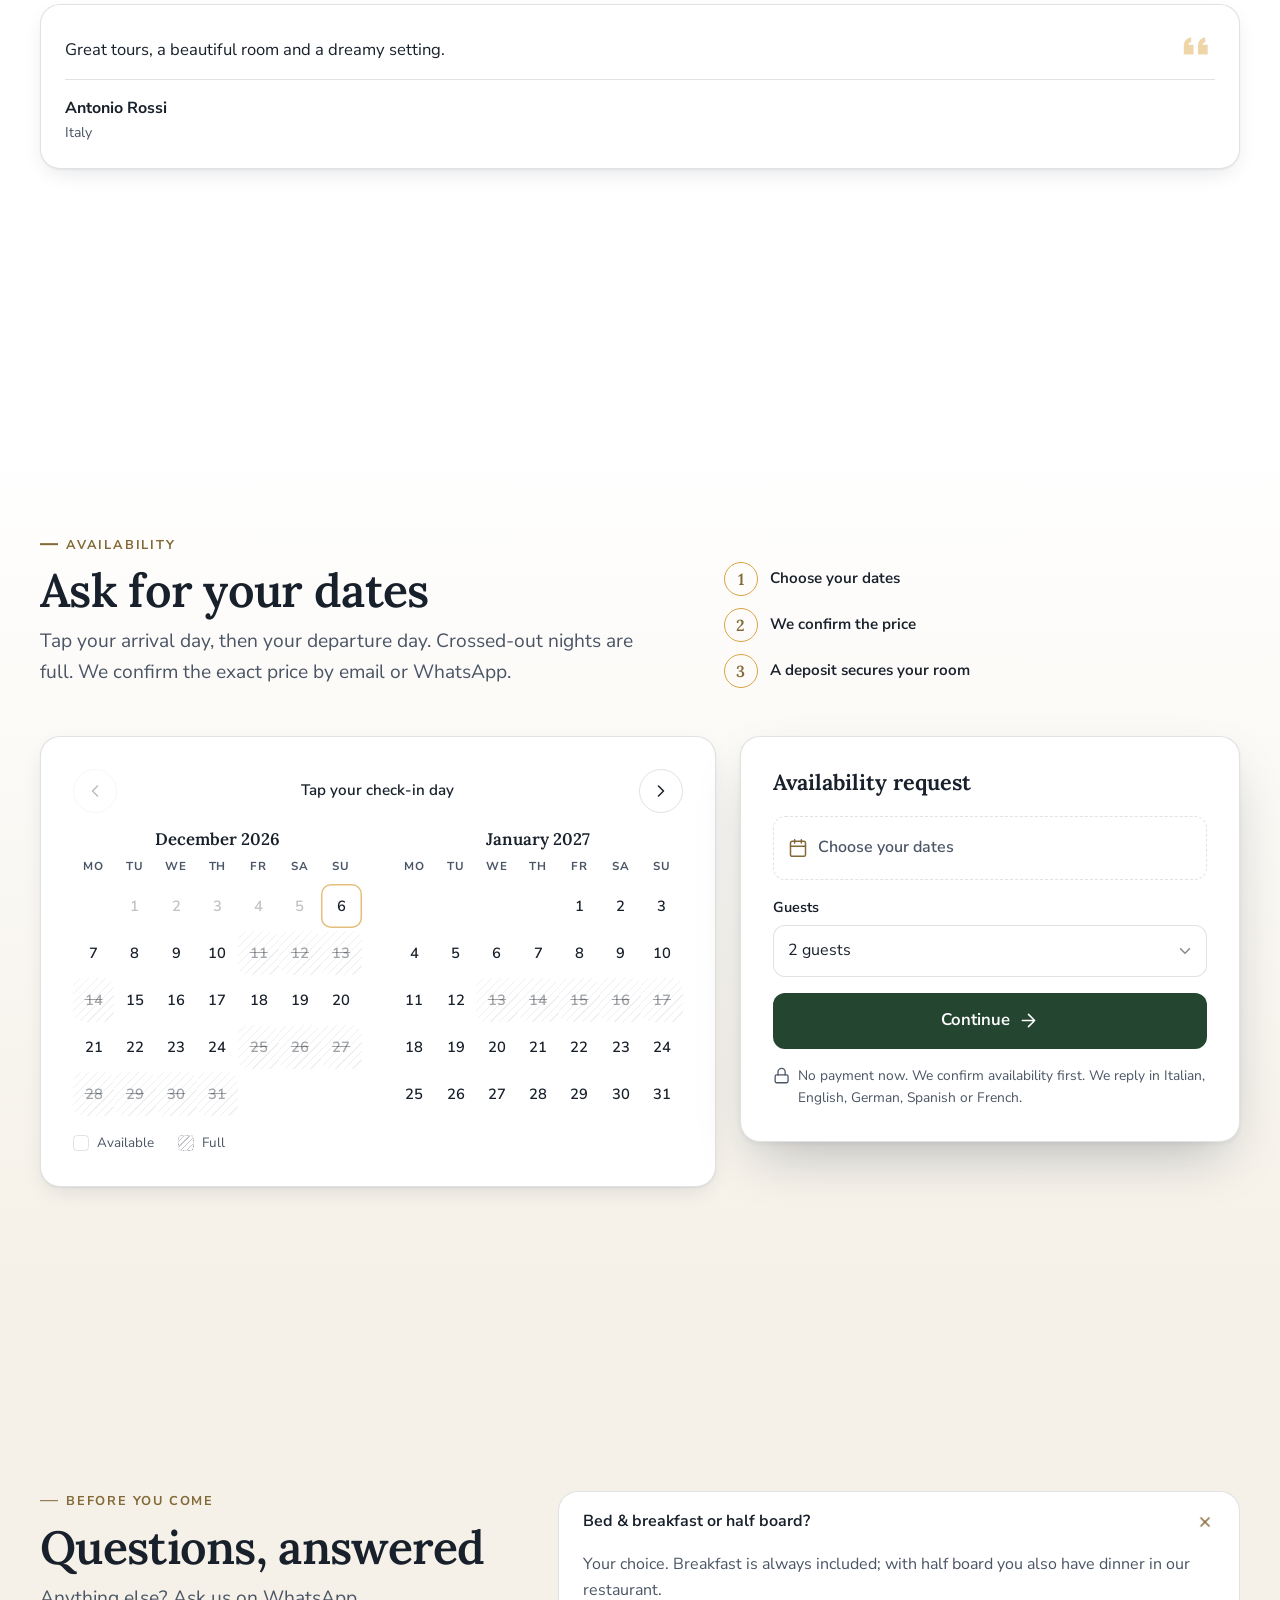
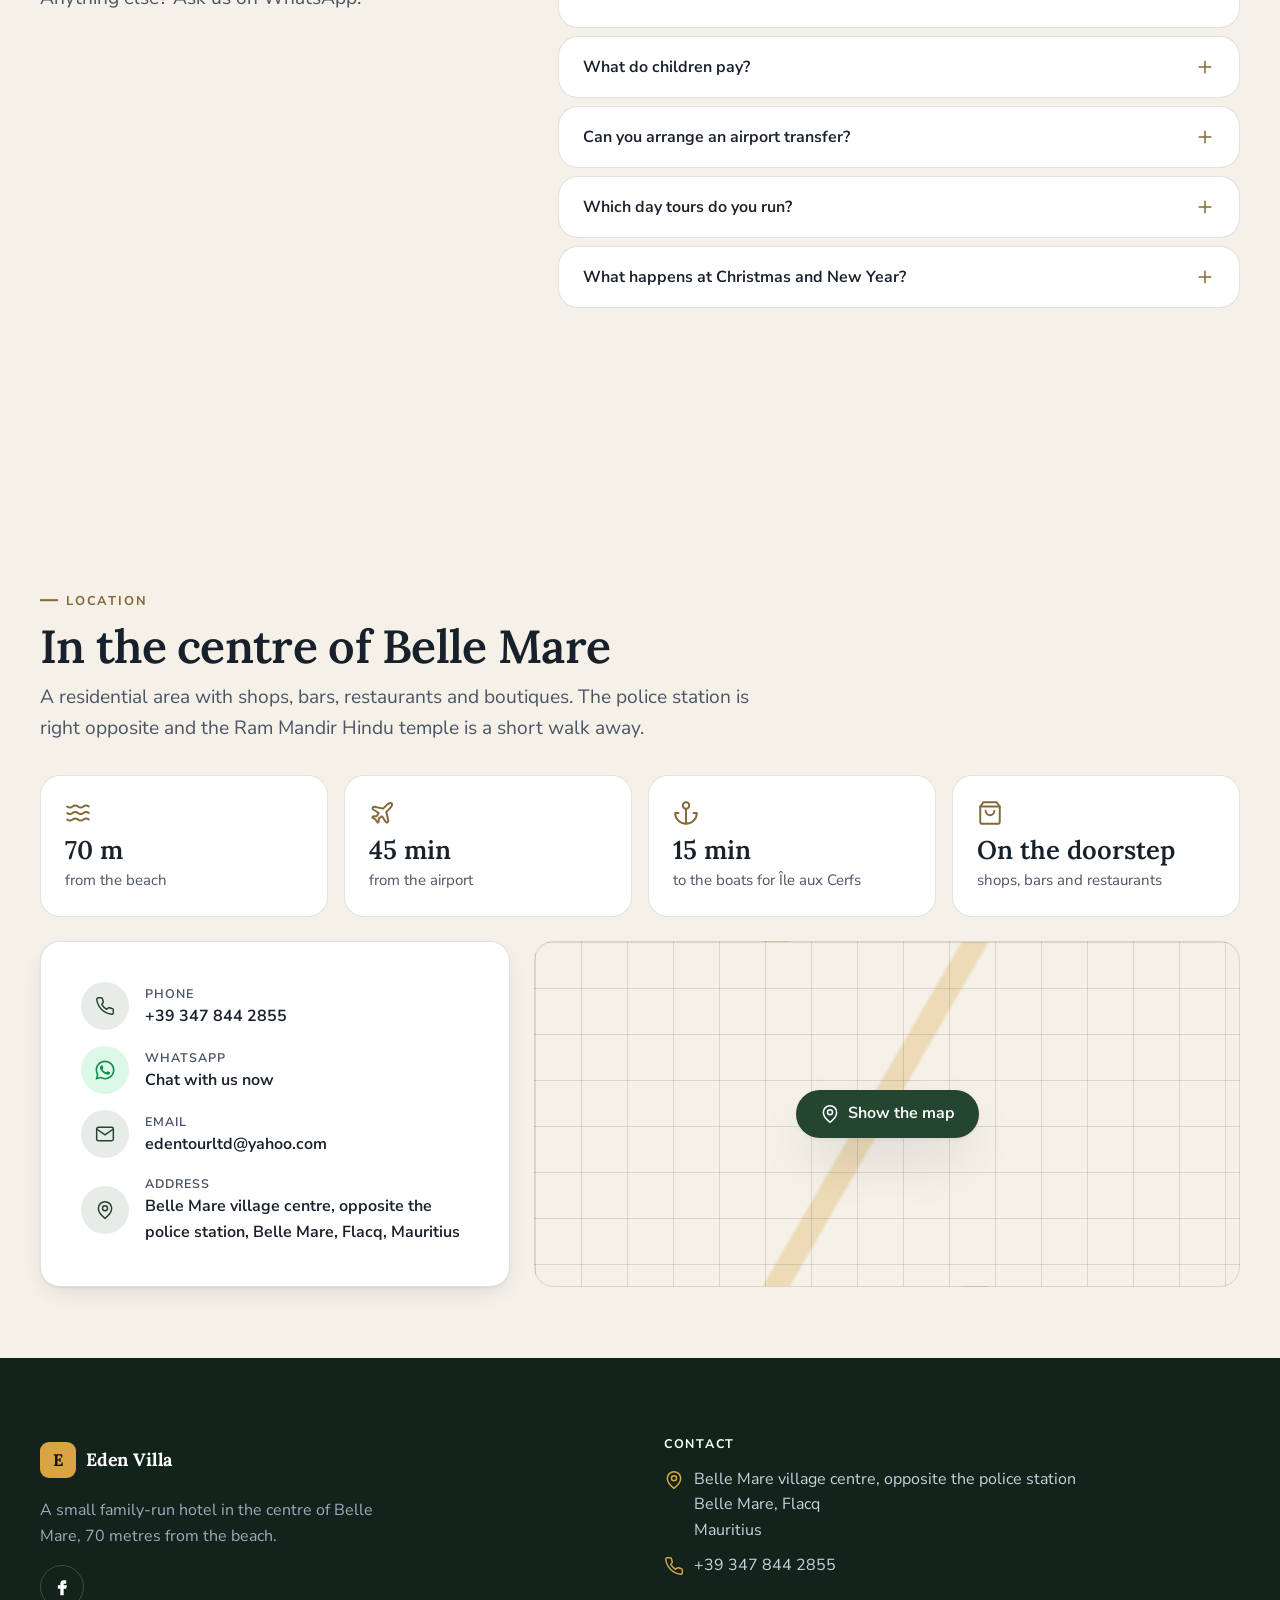
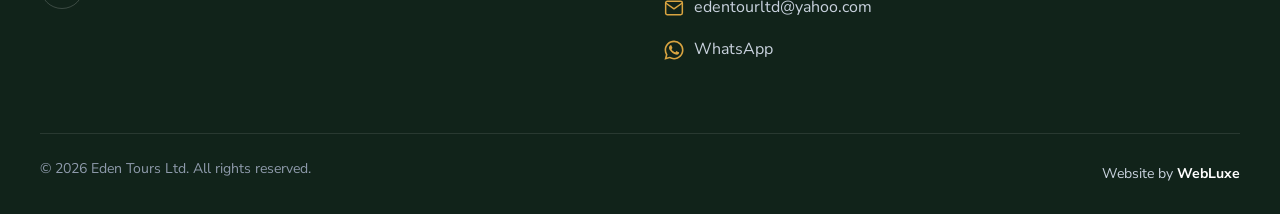
==== commit 28774de5: "Phones: photos fetched at 2x on very dense screens (about a third of the data), 404 page booking lin" ====
--- a/index.html
+++ b/index.html
@@ -25,11 +25,13 @@
 <!-- Fonts: keep in step with "fonts" in config.js (the site corrects it if they differ). -->
 <link id="wl-fonts" rel="stylesheet" href="https://fonts.googleapis.com/css2?family=Lora:wght@500;600;700&amp;family=Nunito+Sans:wght@400;600;700&amp;display=swap">
 <!-- The hero photo, fetched early. Update with sections.hero.image in config.js -->
-<link rel="preload" as="image" href="https://images.unsplash.com/photo-1634972312739-d7237018e06a?auto=format&amp;fit=crop&amp;q=70&amp;w=1800" imagesrcset="https://images.unsplash.com/photo-1634972312739-d7237018e06a?auto=format&amp;fit=crop&amp;q=70&amp;w=360 360w, https://images.unsplash.com/photo-1634972312739-d7237018e06a?auto=format&amp;fit=crop&amp;q=70&amp;w=560 560w, https://images.unsplash.com/photo-1634972312739-d7237018e06a?auto=format&amp;fit=crop&amp;q=70&amp;w=800 800w, https://images.unsplash.com/photo-1634972312739-d7237018e06a?auto=format&amp;fit=crop&amp;q=70&amp;w=1100 1100w, https://images.unsplash.com/photo-1634972312739-d7237018e06a?auto=format&amp;fit=crop&amp;q=70&amp;w=1500 1500w, https://images.unsplash.com/photo-1634972312739-d7237018e06a?auto=format&amp;fit=crop&amp;q=70&amp;w=2000 2000w" imagesizes="100vw" fetchpriority="high">
-<link rel="stylesheet" href="css/style.css?v=93be6ba0c5">
-<script src="config.js?v=93be6ba0c5" defer></script>
+<link rel="preload" as="image" href="https://images.unsplash.com/photo-1634972312739-d7237018e06a?auto=format&amp;fit=crop&amp;q=70&amp;w=1800" imagesrcset="https://images.unsplash.com/photo-1634972312739-d7237018e06a?auto=format&amp;fit=crop&amp;q=70&amp;w=360 360w, https://images.unsplash.com/photo-1634972312739-d7237018e06a?auto=format&amp;fit=crop&amp;q=70&amp;w=560 560w, https://images.unsplash.com/photo-1634972312739-d7237018e06a?auto=format&amp;fit=crop&amp;q=70&amp;w=800 800w, https://images.unsplash.com/photo-1634972312739-d7237018e06a?auto=format&amp;fit=crop&amp;q=70&amp;w=1100 1100w, https://images.unsplash.com/photo-1634972312739-d7237018e06a?auto=format&amp;fit=crop&amp;q=70&amp;w=1500 1500w, https://images.unsplash.com/photo-1634972312739-d7237018e06a?auto=format&amp;fit=crop&amp;q=70&amp;w=2000 2000w" imagesizes="100vw" media="(-webkit-max-device-pixel-ratio: 2.01), (max-resolution: 2.01dppx), (min-width: 760px)" fetchpriority="high">
+<!-- phones with very dense screens fetch the photo at about 2x (see DENSE_PHONE in js/main.js) -->
+<link rel="preload" as="image" href="https://images.unsplash.com/photo-1634972312739-d7237018e06a?auto=format&amp;fit=crop&amp;q=70&amp;w=1800" imagesrcset="https://images.unsplash.com/photo-1634972312739-d7237018e06a?auto=format&amp;fit=crop&amp;q=70&amp;w=360 360w, https://images.unsplash.com/photo-1634972312739-d7237018e06a?auto=format&amp;fit=crop&amp;q=70&amp;w=560 560w, https://images.unsplash.com/photo-1634972312739-d7237018e06a?auto=format&amp;fit=crop&amp;q=70&amp;w=800 800w, https://images.unsplash.com/photo-1634972312739-d7237018e06a?auto=format&amp;fit=crop&amp;q=70&amp;w=1100 1100w, https://images.unsplash.com/photo-1634972312739-d7237018e06a?auto=format&amp;fit=crop&amp;q=70&amp;w=1500 1500w, https://images.unsplash.com/photo-1634972312739-d7237018e06a?auto=format&amp;fit=crop&amp;q=70&amp;w=2000 2000w" imagesizes="67vw" media="(-webkit-min-device-pixel-ratio: 2.011) and (max-width: 759.98px), (min-resolution: 2.011dppx) and (max-width: 759.98px)" fetchpriority="high">
+<link rel="stylesheet" href="css/style.css?v=ee20e45adf">
+<script src="config.js?v=ee20e45adf" defer></script>
 <script src="data/site.js" defer></script>
-<script src="js/main.js?v=93be6ba0c5" defer></script>
+<script src="js/main.js?v=ee20e45adf" defer></script>
 </head>
 <body data-page="home">
 <div id="app">
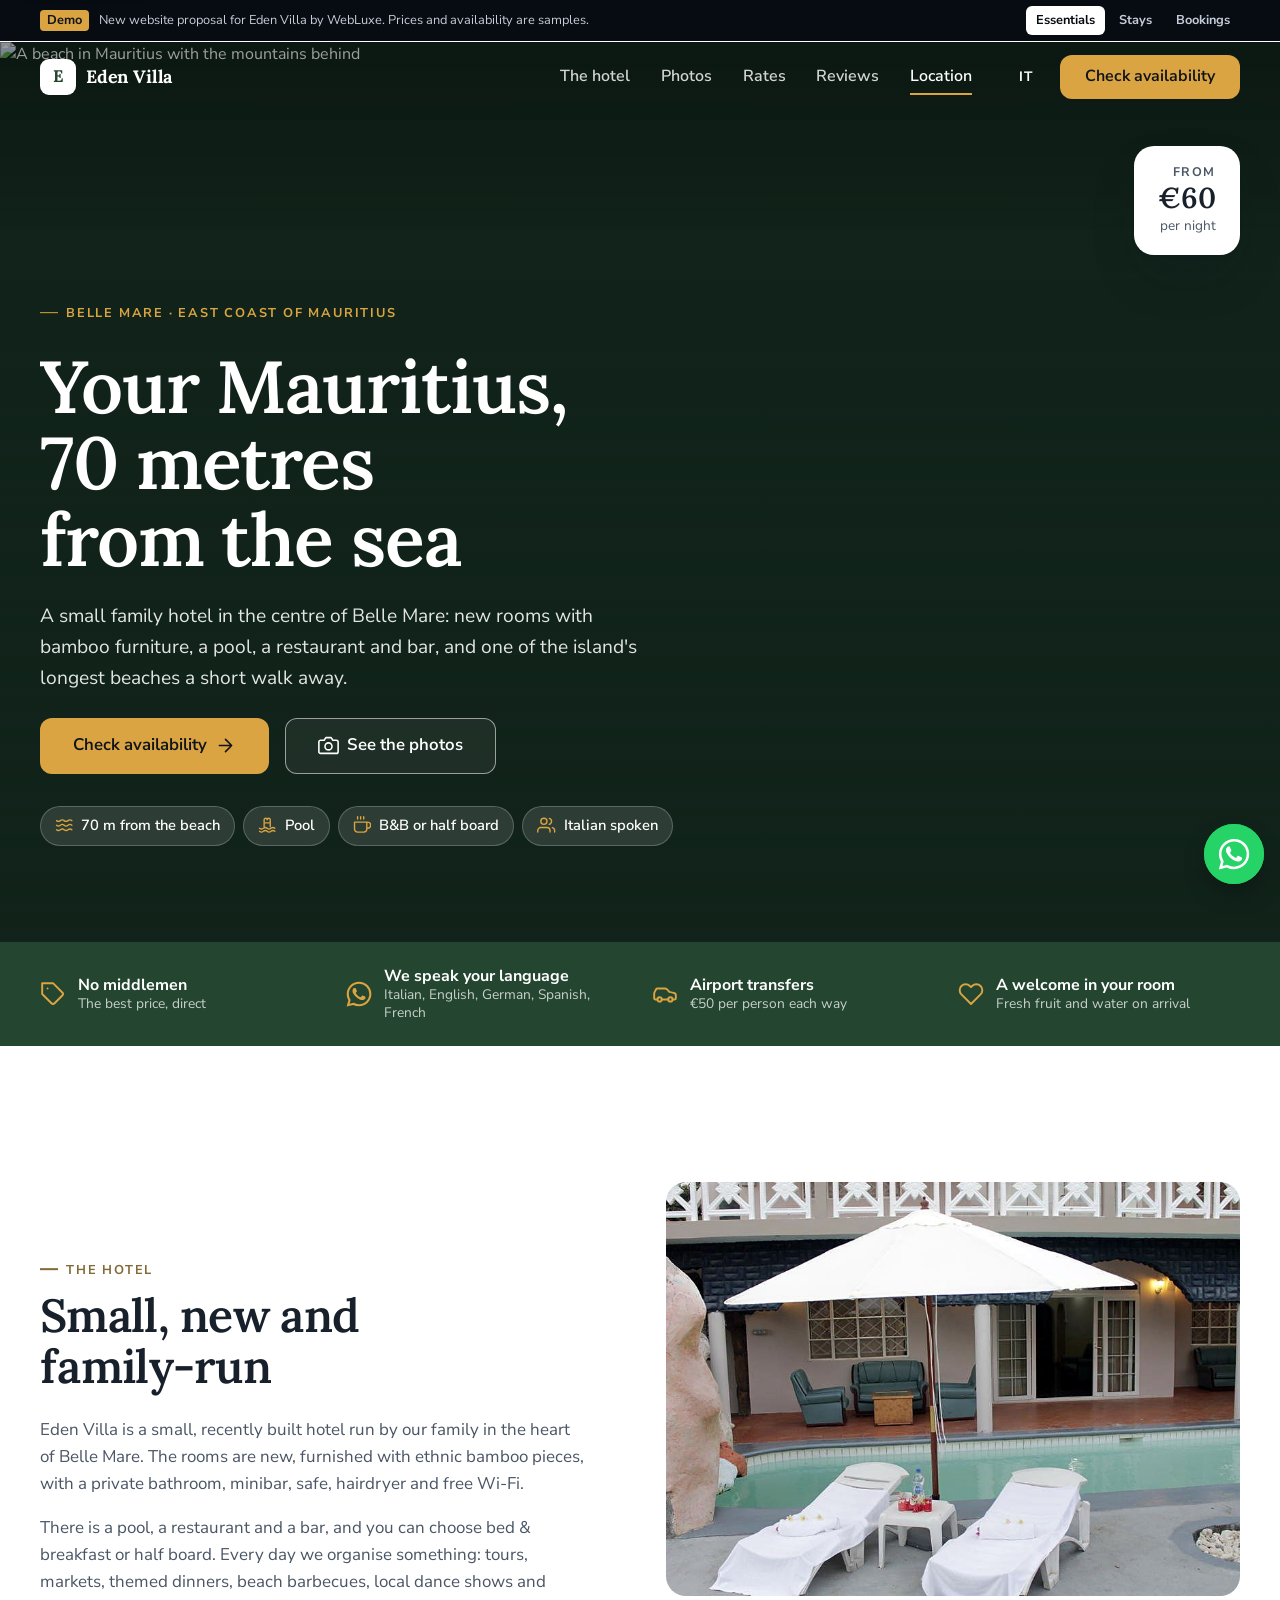
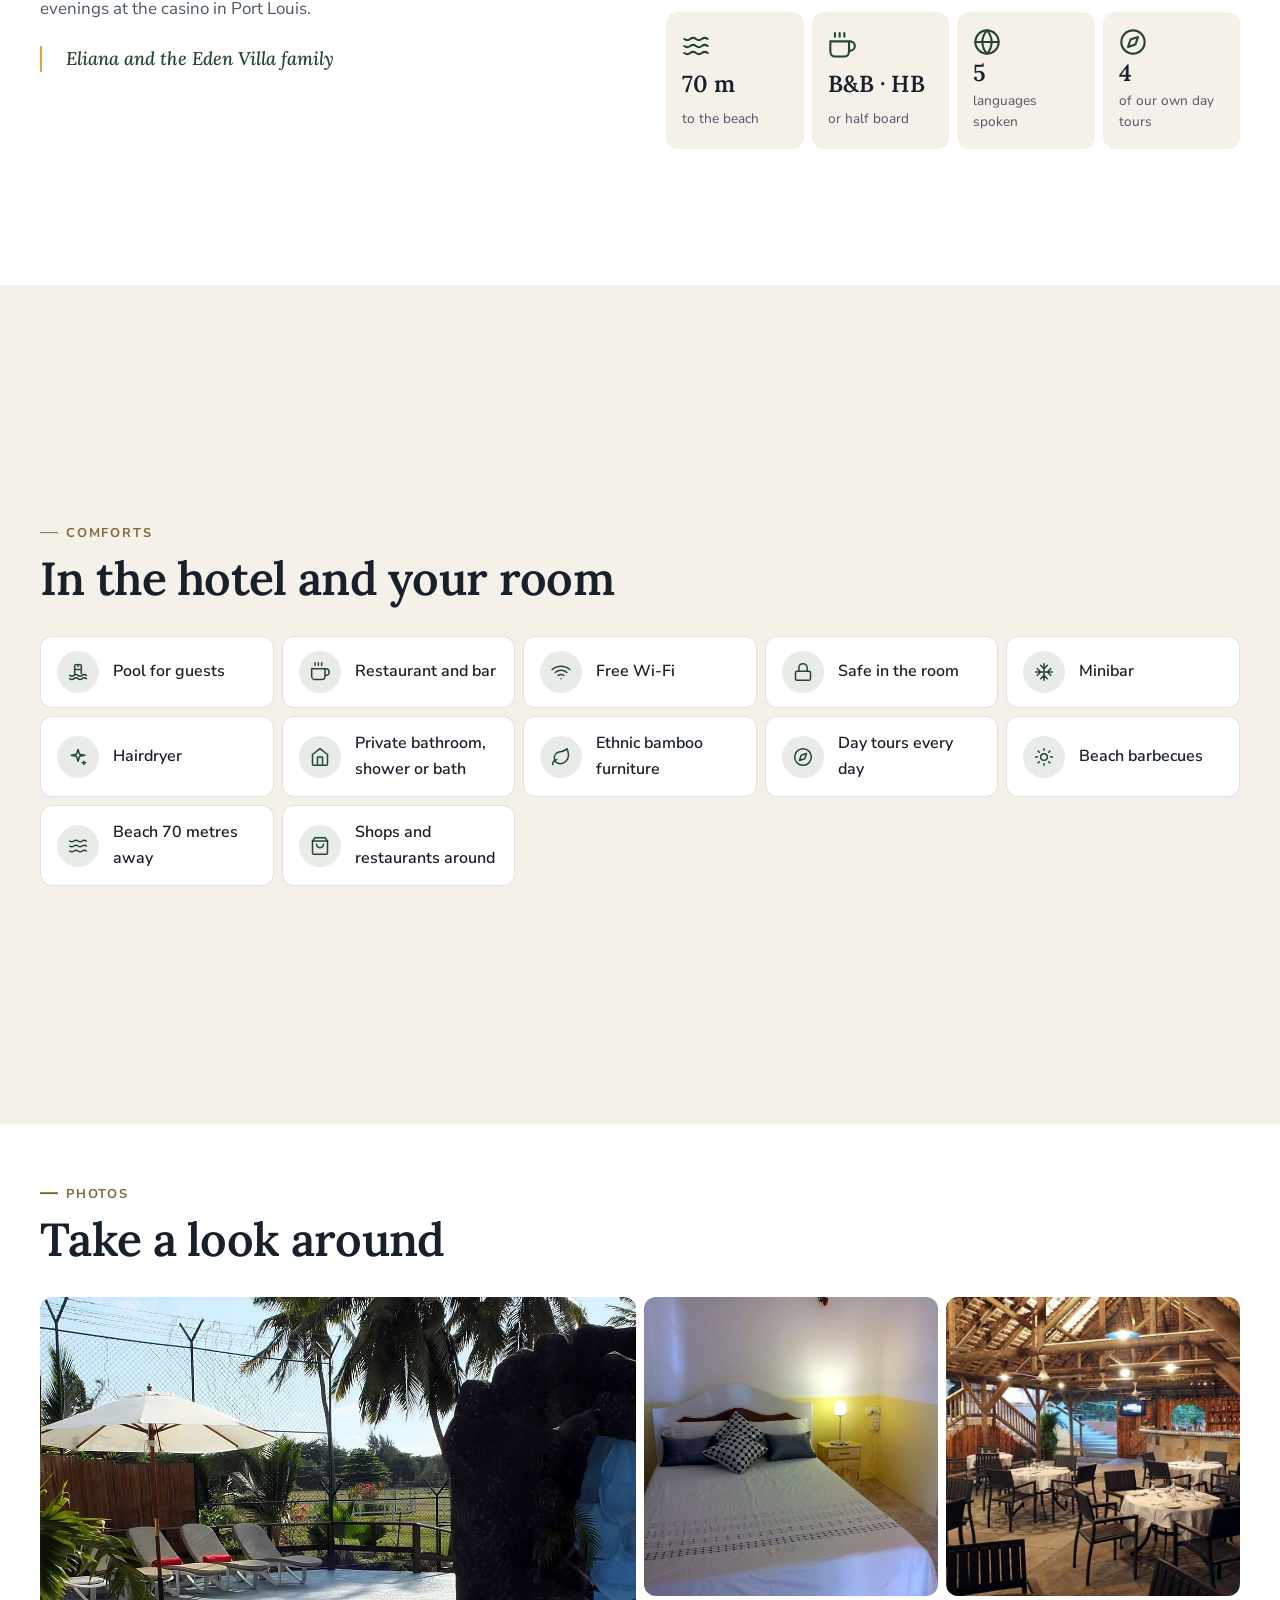
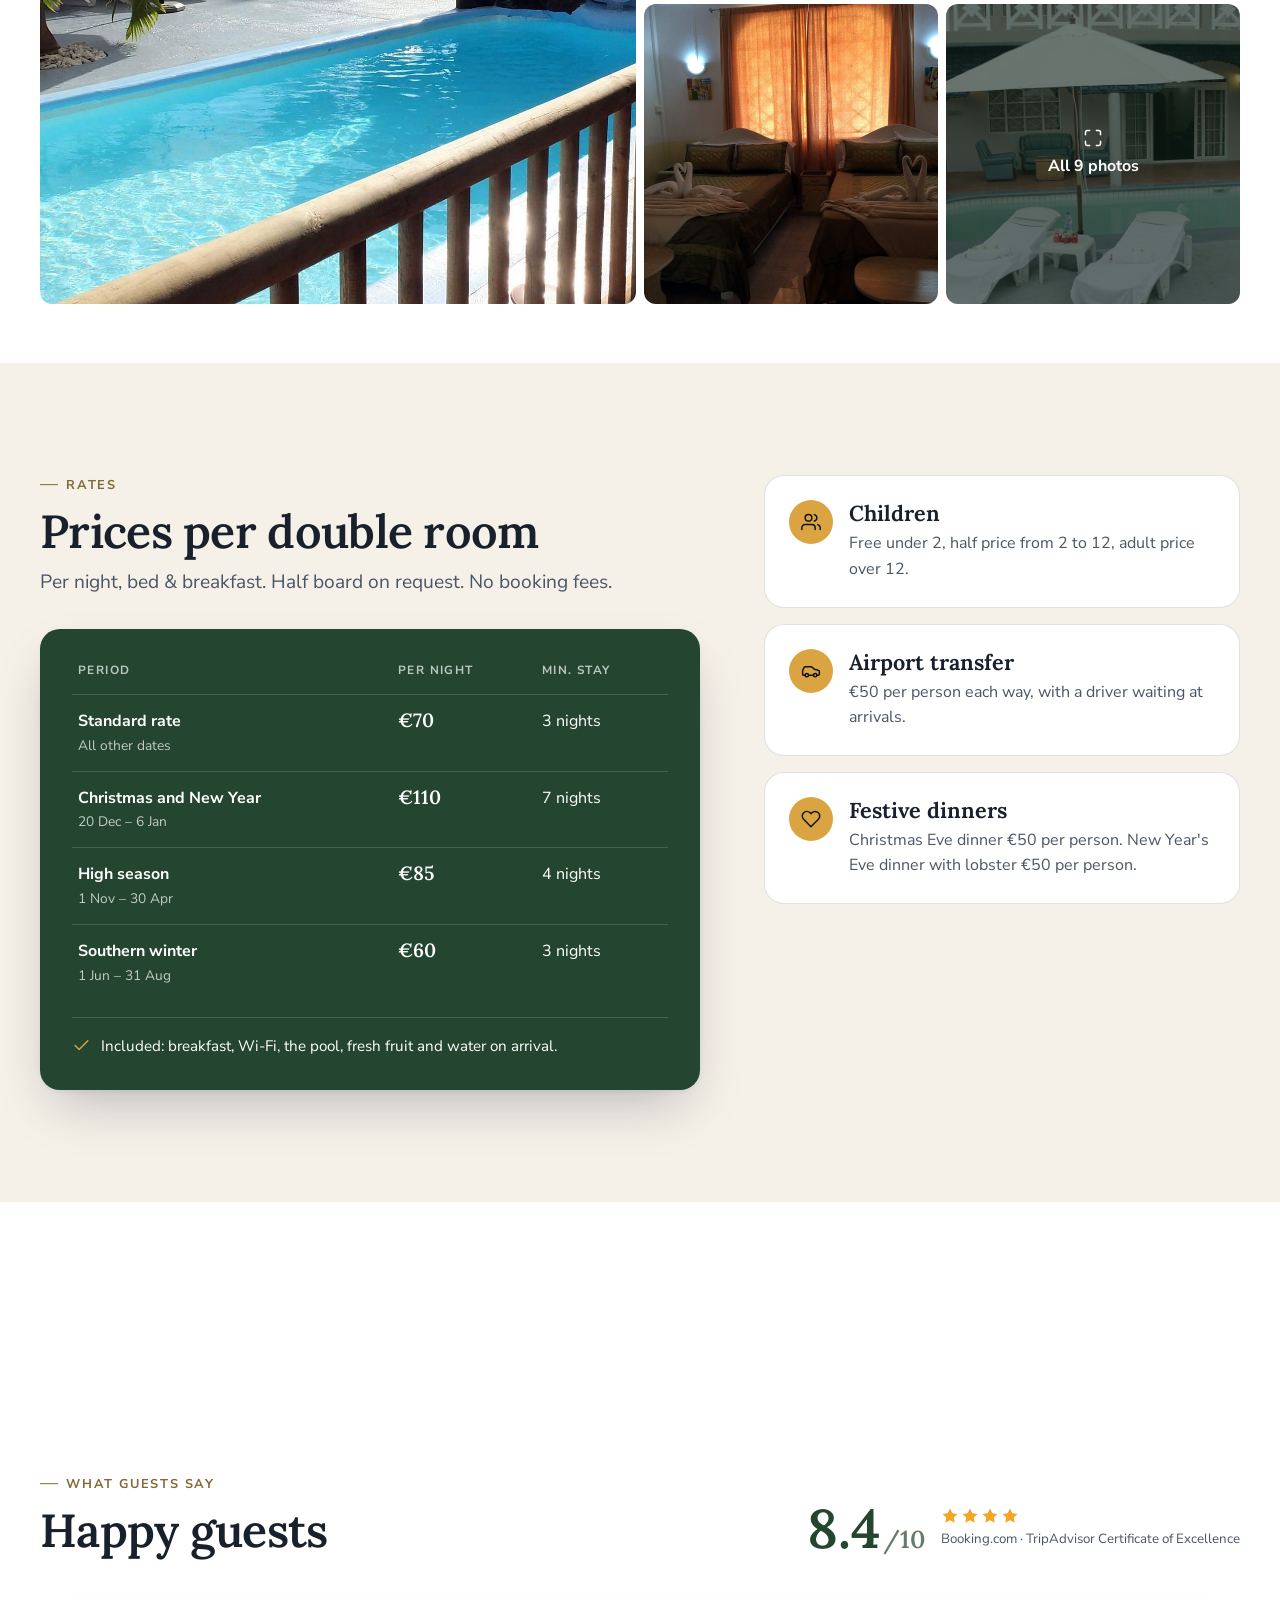
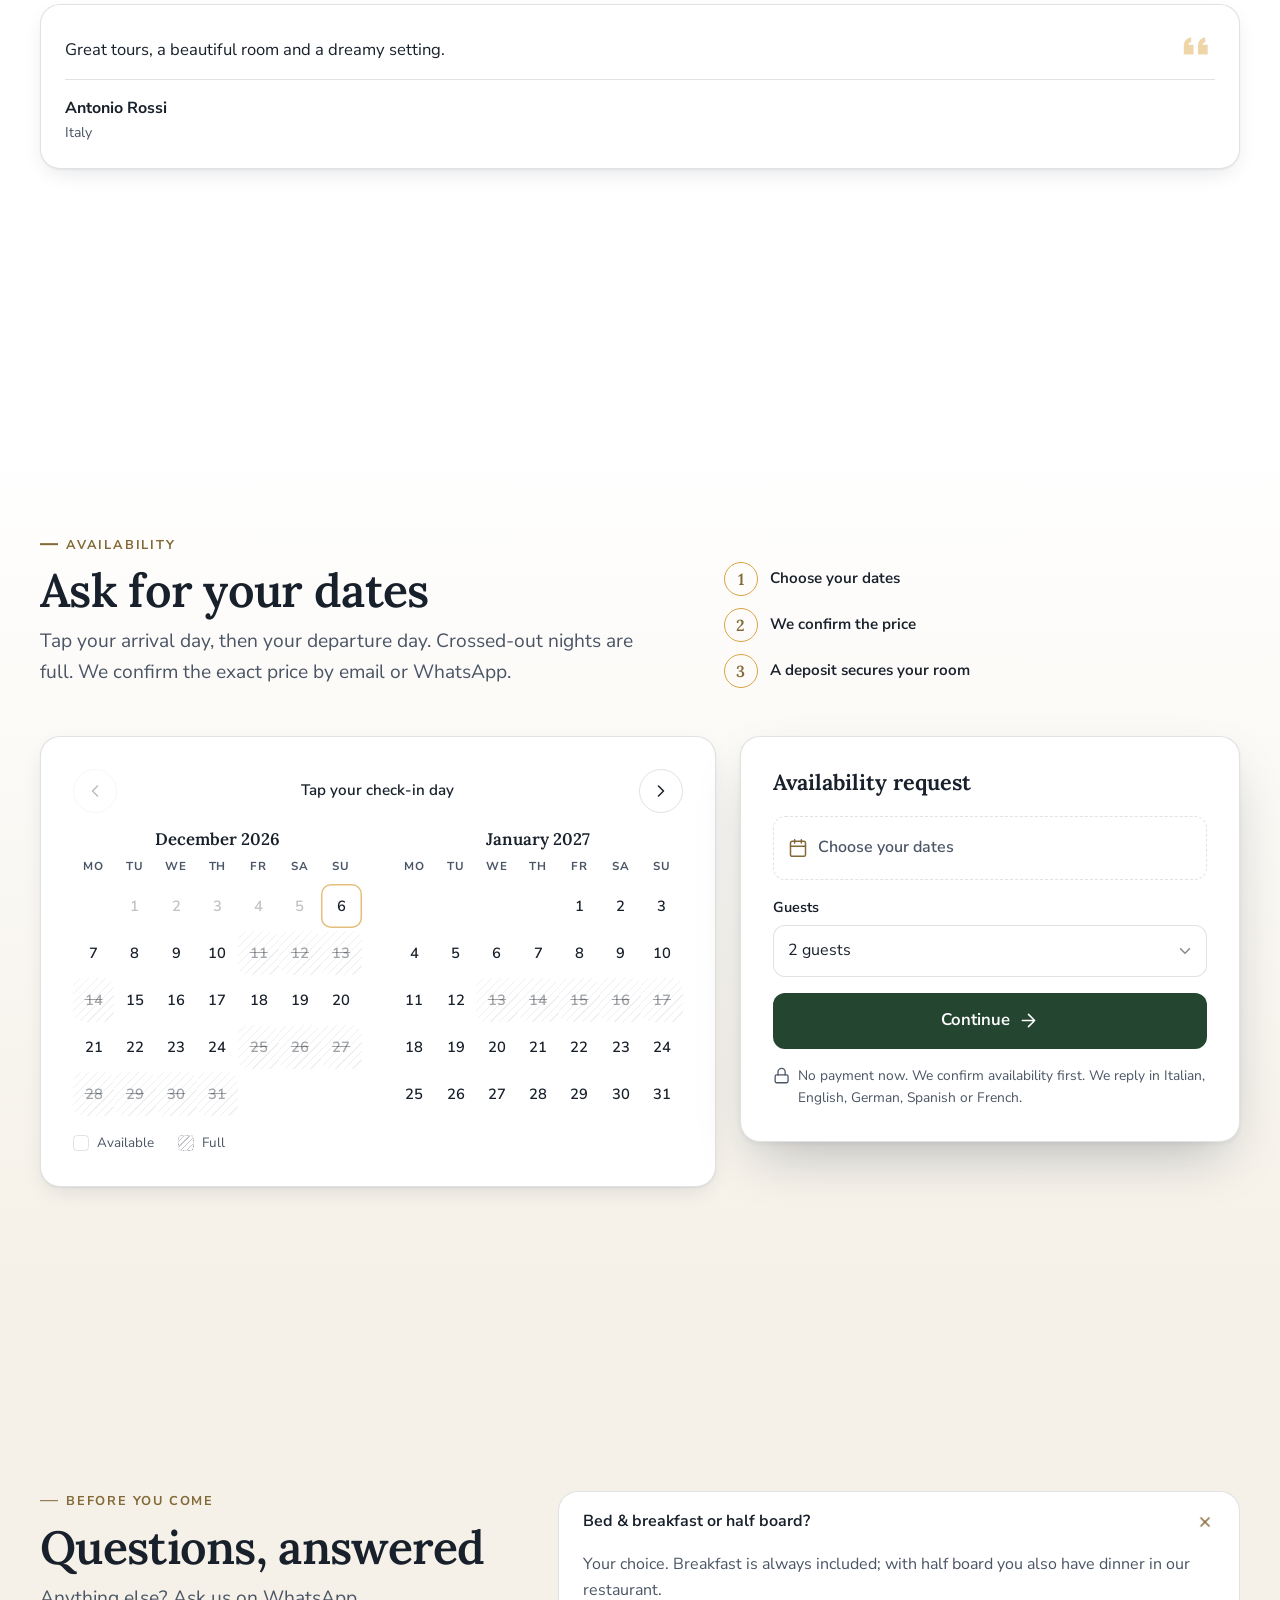
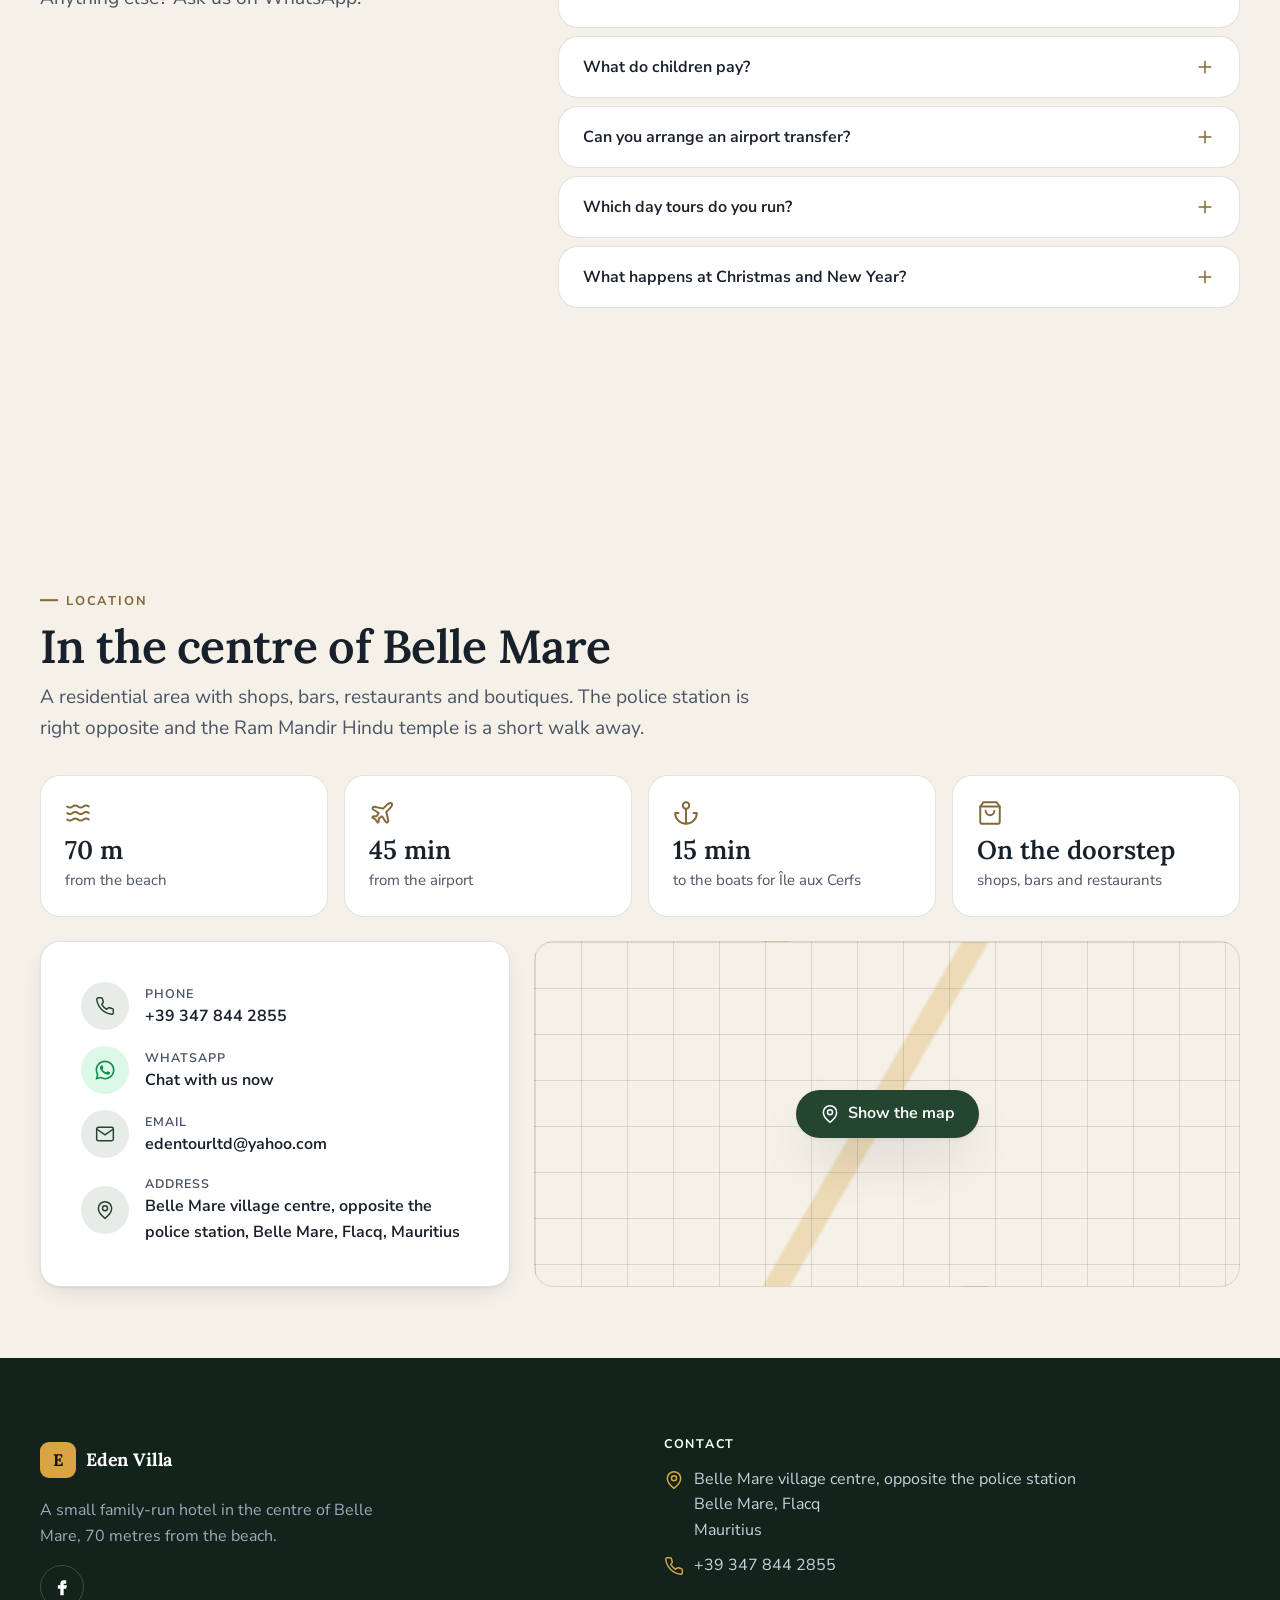
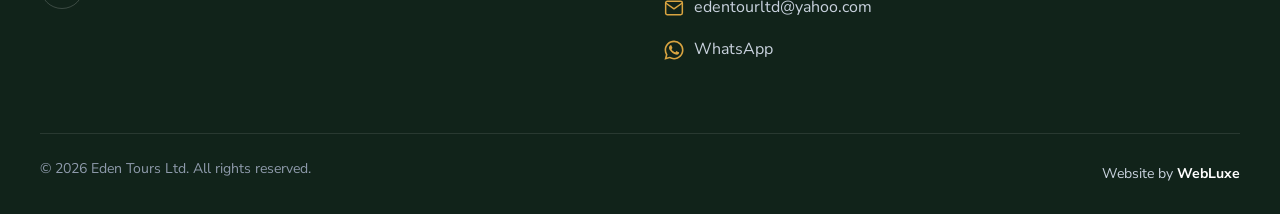
==== commit dc42c01a: "Fix jumpy scrolling on phones: no forced section snapping on touch screens Co-Authored-By: Claude Op" ====
--- a/index.html
+++ b/index.html
@@ -28,10 +28,10 @@
 <link rel="preload" as="image" href="https://images.unsplash.com/photo-1634972312739-d7237018e06a?auto=format&amp;fit=crop&amp;q=70&amp;w=1800" imagesrcset="https://images.unsplash.com/photo-1634972312739-d7237018e06a?auto=format&amp;fit=crop&amp;q=70&amp;w=360 360w, https://images.unsplash.com/photo-1634972312739-d7237018e06a?auto=format&amp;fit=crop&amp;q=70&amp;w=560 560w, https://images.unsplash.com/photo-1634972312739-d7237018e06a?auto=format&amp;fit=crop&amp;q=70&amp;w=800 800w, https://images.unsplash.com/photo-1634972312739-d7237018e06a?auto=format&amp;fit=crop&amp;q=70&amp;w=1100 1100w, https://images.unsplash.com/photo-1634972312739-d7237018e06a?auto=format&amp;fit=crop&amp;q=70&amp;w=1500 1500w, https://images.unsplash.com/photo-1634972312739-d7237018e06a?auto=format&amp;fit=crop&amp;q=70&amp;w=2000 2000w" imagesizes="100vw" media="(-webkit-max-device-pixel-ratio: 2.01), (max-resolution: 2.01dppx), (min-width: 760px)" fetchpriority="high">
 <!-- phones with very dense screens fetch the photo at about 2x (see DENSE_PHONE in js/main.js) -->
 <link rel="preload" as="image" href="https://images.unsplash.com/photo-1634972312739-d7237018e06a?auto=format&amp;fit=crop&amp;q=70&amp;w=1800" imagesrcset="https://images.unsplash.com/photo-1634972312739-d7237018e06a?auto=format&amp;fit=crop&amp;q=70&amp;w=360 360w, https://images.unsplash.com/photo-1634972312739-d7237018e06a?auto=format&amp;fit=crop&amp;q=70&amp;w=560 560w, https://images.unsplash.com/photo-1634972312739-d7237018e06a?auto=format&amp;fit=crop&amp;q=70&amp;w=800 800w, https://images.unsplash.com/photo-1634972312739-d7237018e06a?auto=format&amp;fit=crop&amp;q=70&amp;w=1100 1100w, https://images.unsplash.com/photo-1634972312739-d7237018e06a?auto=format&amp;fit=crop&amp;q=70&amp;w=1500 1500w, https://images.unsplash.com/photo-1634972312739-d7237018e06a?auto=format&amp;fit=crop&amp;q=70&amp;w=2000 2000w" imagesizes="67vw" media="(-webkit-min-device-pixel-ratio: 2.011) and (max-width: 759.98px), (min-resolution: 2.011dppx) and (max-width: 759.98px)" fetchpriority="high">
-<link rel="stylesheet" href="css/style.css?v=ee20e45adf">
-<script src="config.js?v=ee20e45adf" defer></script>
+<link rel="stylesheet" href="css/style.css?v=3cba95c49c">
+<script src="config.js?v=3cba95c49c" defer></script>
 <script src="data/site.js" defer></script>
-<script src="js/main.js?v=ee20e45adf" defer></script>
+<script src="js/main.js?v=3cba95c49c" defer></script>
 </head>
 <body data-page="home">
 <div id="app">
--- a/css/style.css
+++ b/css/style.css
@@ -309,7 +309,7 @@
 
 /* ---------- one swipe, one section (home page) ---------- */
 html.snap { scroll-padding-top: 0; }
-@media (pointer: coarse), (max-width: 759px) { html.snap.snap-on { scroll-snap-type: y mandatory; } }
+@media (max-width: 759px) and (pointer: fine) { html.snap.snap-on { scroll-snap-type: y proximity; } }
 html.snap .snap-pt { scroll-snap-align: start; scroll-snap-stop: always; scroll-margin-top: 61px; }
 html.snap .snap-end { scroll-snap-align: end; scroll-snap-stop: always; }
 html.snap .snap-mark { position: absolute; left: 0; width: 1px; height: 1px; pointer-events: none; scroll-snap-align: start; scroll-snap-stop: always; }
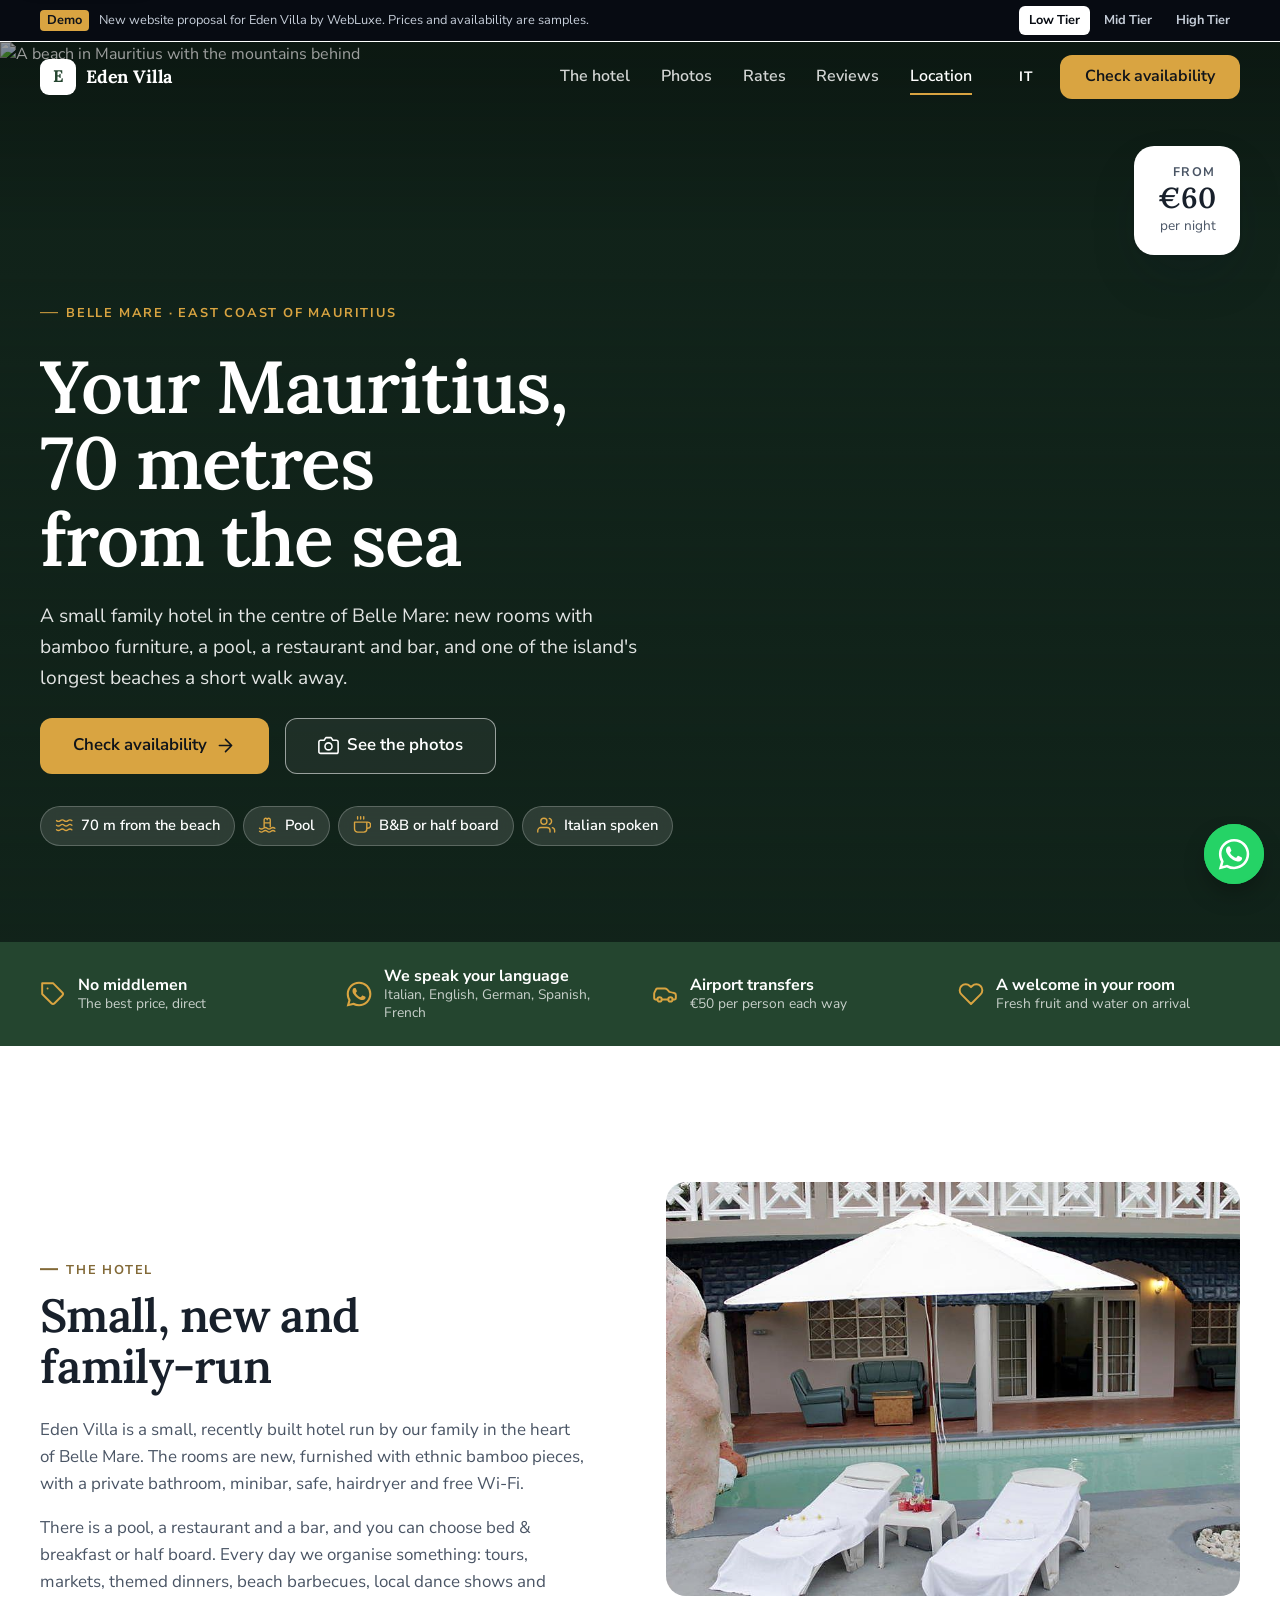
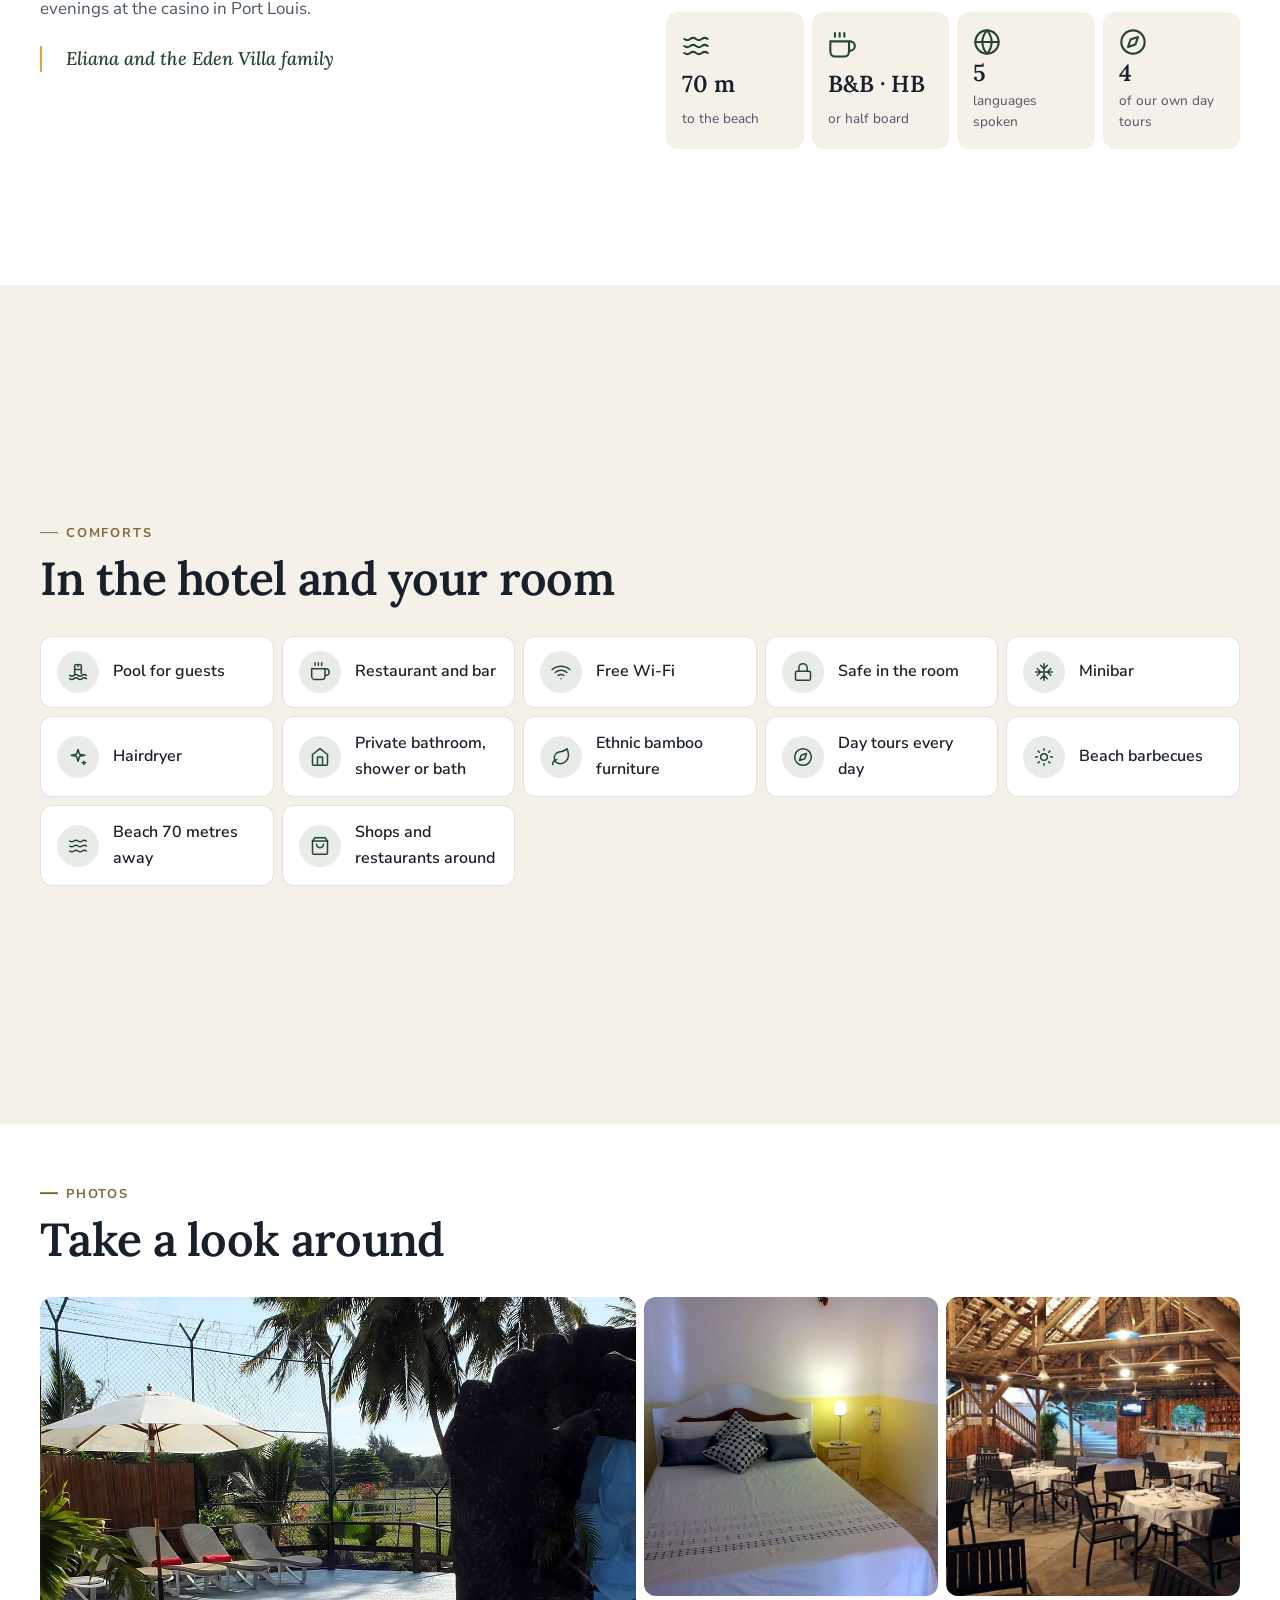
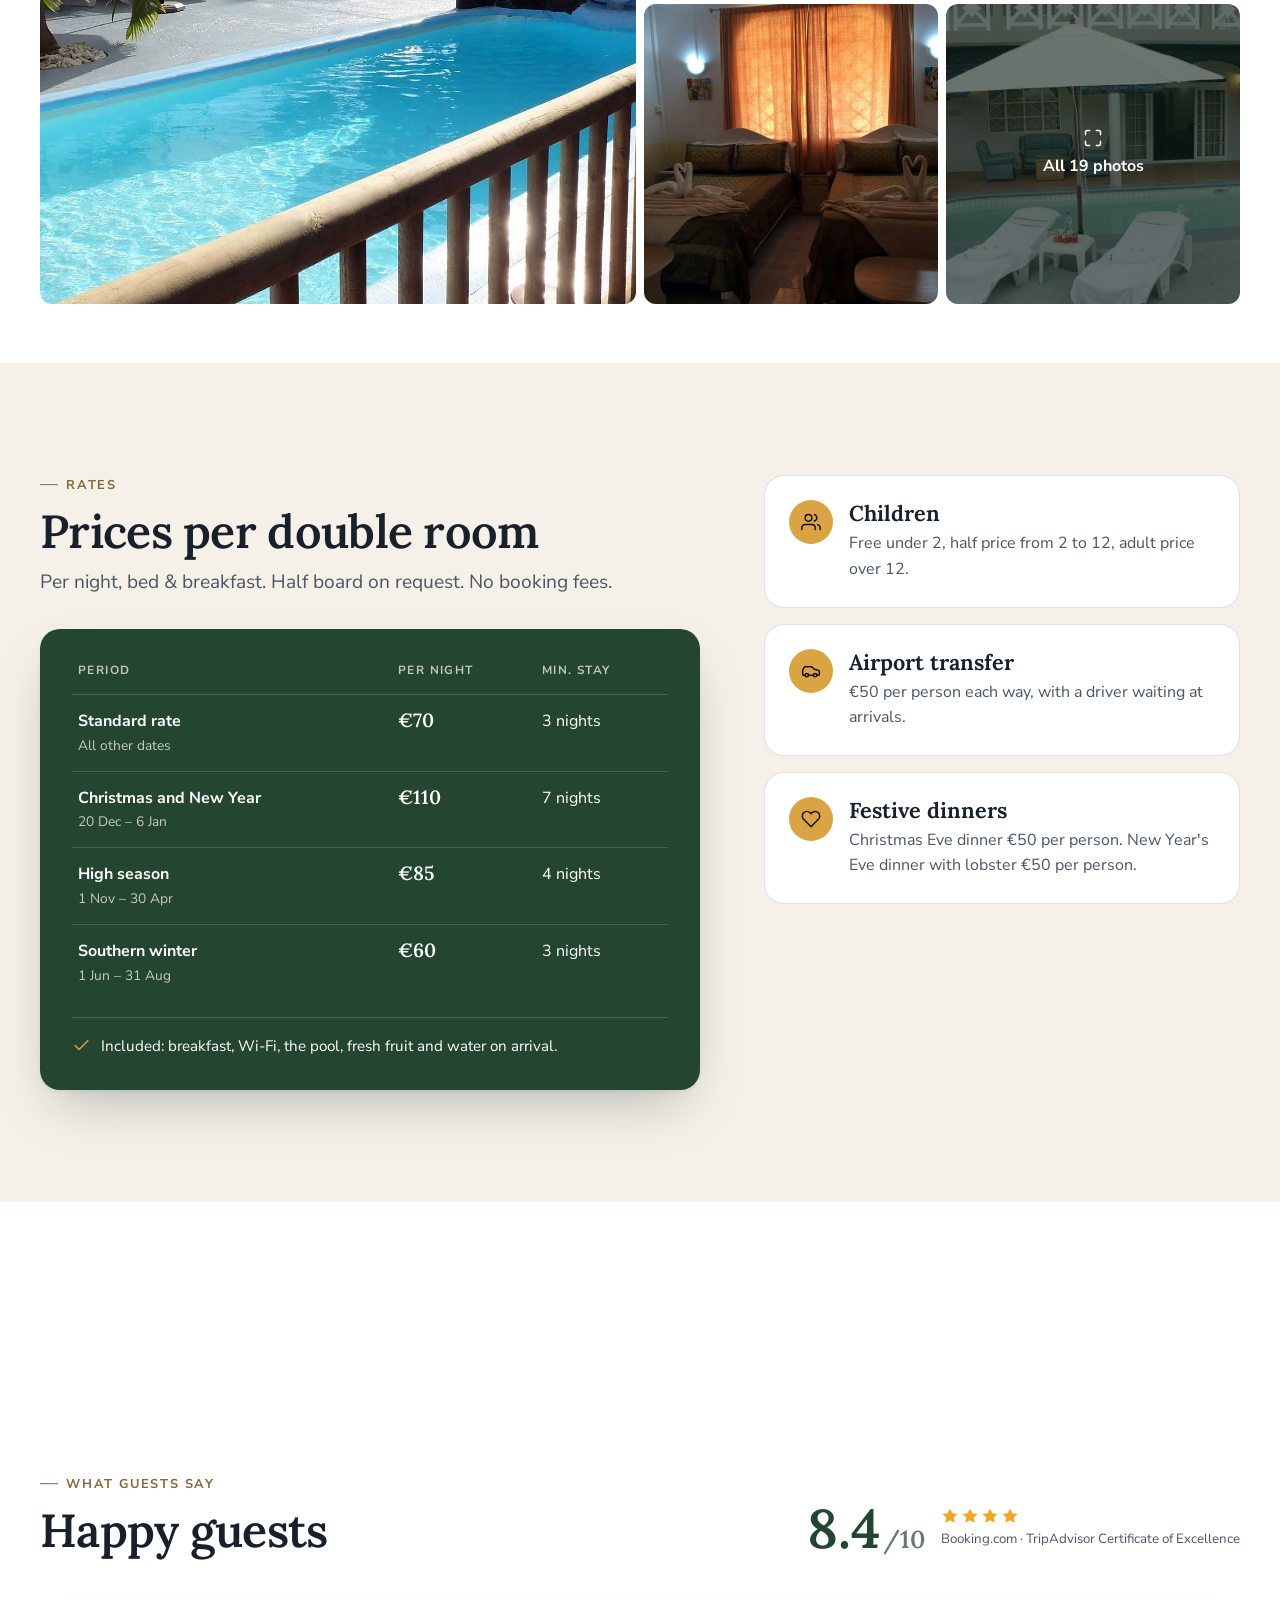
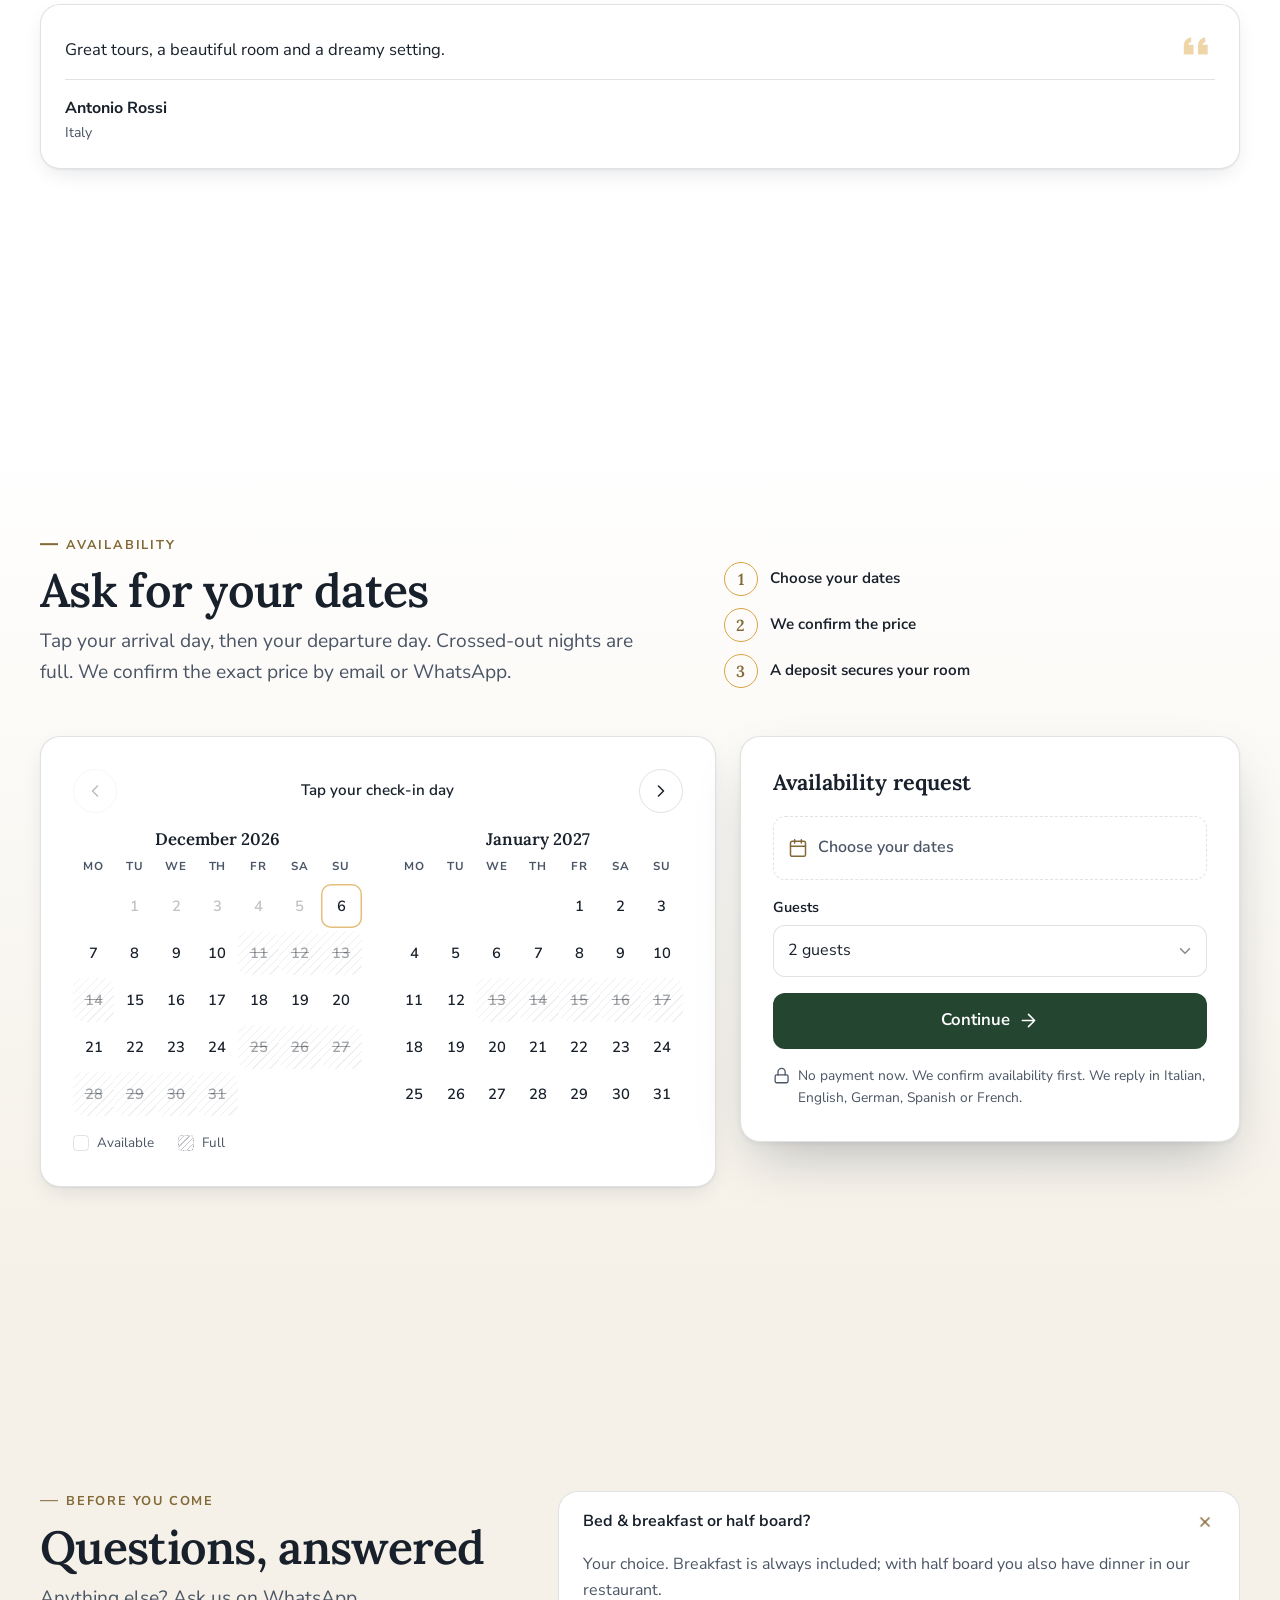
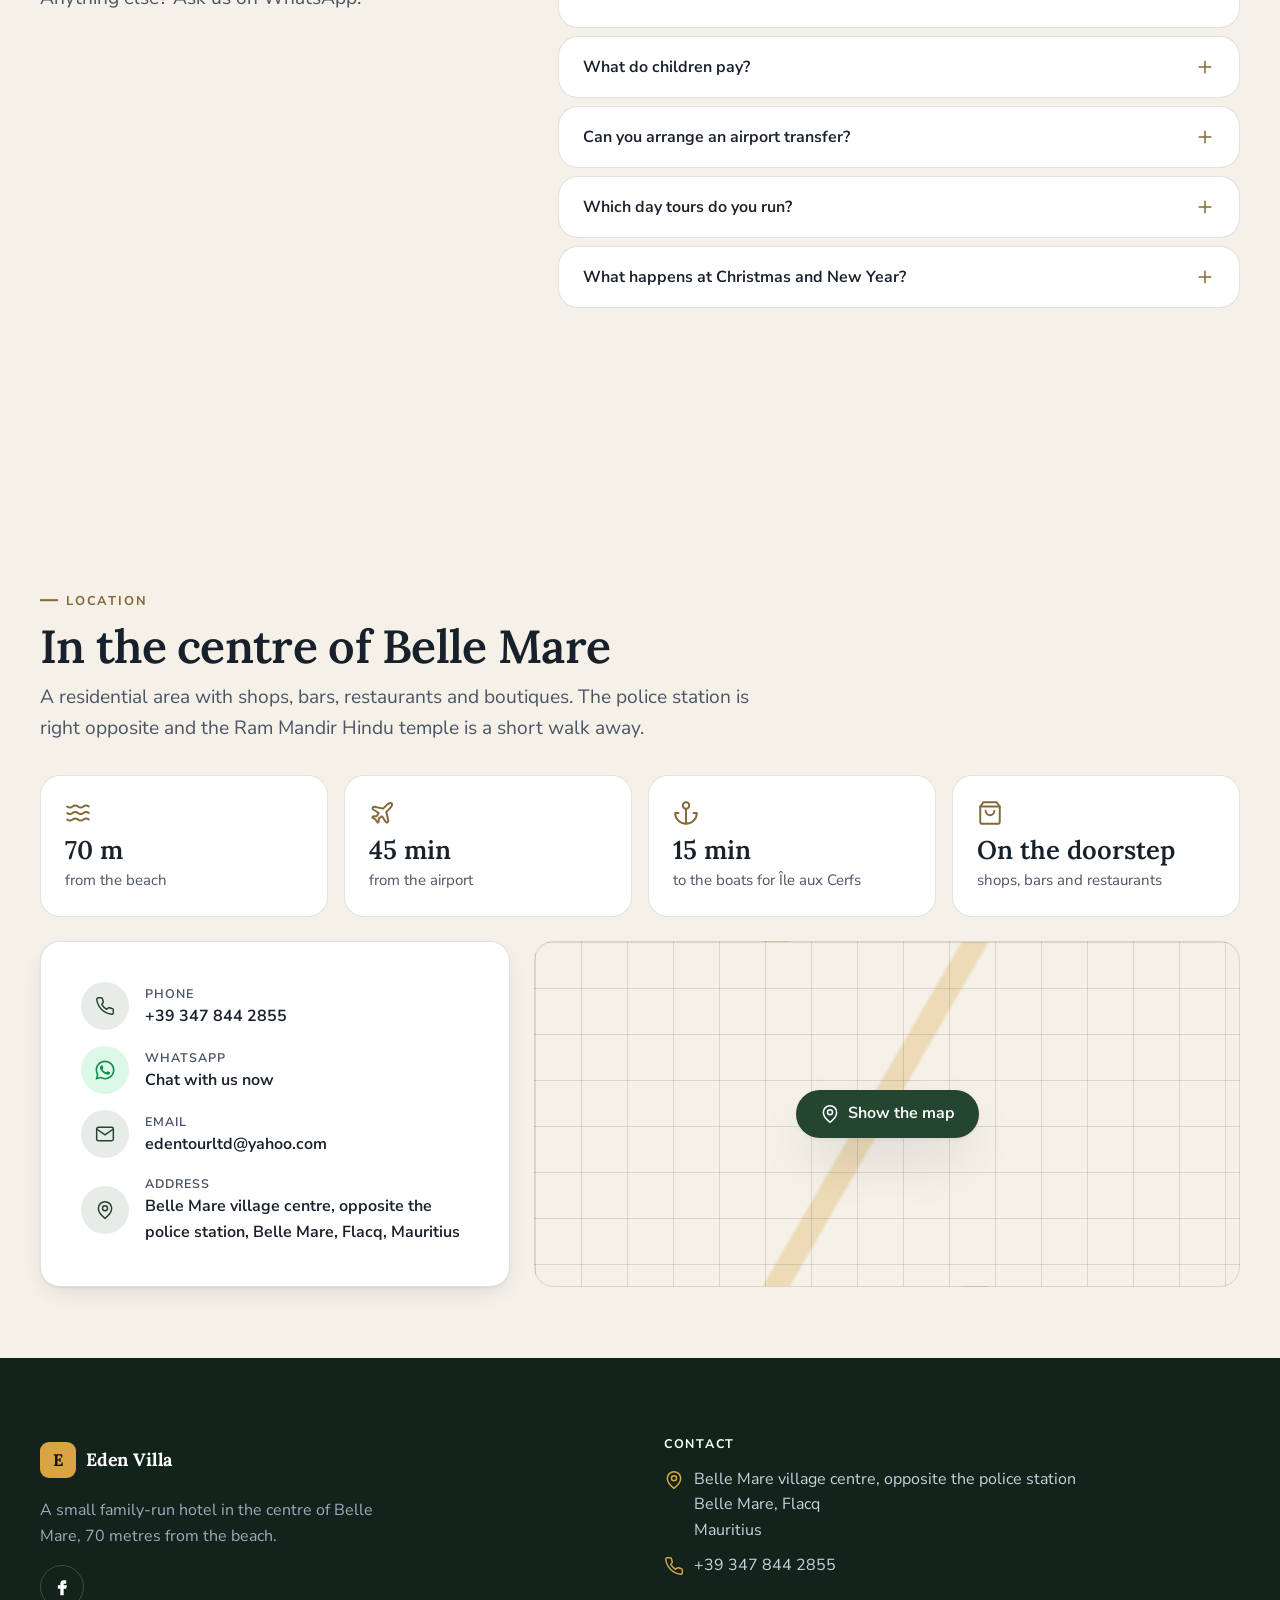
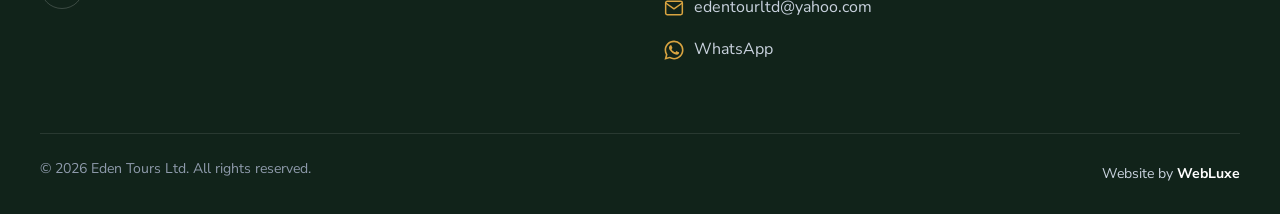
==== commit 0fd0c762: "Top bar reads Low Tier / Mid Tier / High Tier; WhatsApp now +230 5742 5328; 10 real Eden Villa photo" ====
--- a/index.html
+++ b/index.html
@@ -28,10 +28,10 @@
 <link rel="preload" as="image" href="https://images.unsplash.com/photo-1634972312739-d7237018e06a?auto=format&amp;fit=crop&amp;q=70&amp;w=1800" imagesrcset="https://images.unsplash.com/photo-1634972312739-d7237018e06a?auto=format&amp;fit=crop&amp;q=70&amp;w=360 360w, https://images.unsplash.com/photo-1634972312739-d7237018e06a?auto=format&amp;fit=crop&amp;q=70&amp;w=560 560w, https://images.unsplash.com/photo-1634972312739-d7237018e06a?auto=format&amp;fit=crop&amp;q=70&amp;w=800 800w, https://images.unsplash.com/photo-1634972312739-d7237018e06a?auto=format&amp;fit=crop&amp;q=70&amp;w=1100 1100w, https://images.unsplash.com/photo-1634972312739-d7237018e06a?auto=format&amp;fit=crop&amp;q=70&amp;w=1500 1500w, https://images.unsplash.com/photo-1634972312739-d7237018e06a?auto=format&amp;fit=crop&amp;q=70&amp;w=2000 2000w" imagesizes="100vw" media="(-webkit-max-device-pixel-ratio: 2.01), (max-resolution: 2.01dppx), (min-width: 760px)" fetchpriority="high">
 <!-- phones with very dense screens fetch the photo at about 2x (see DENSE_PHONE in js/main.js) -->
 <link rel="preload" as="image" href="https://images.unsplash.com/photo-1634972312739-d7237018e06a?auto=format&amp;fit=crop&amp;q=70&amp;w=1800" imagesrcset="https://images.unsplash.com/photo-1634972312739-d7237018e06a?auto=format&amp;fit=crop&amp;q=70&amp;w=360 360w, https://images.unsplash.com/photo-1634972312739-d7237018e06a?auto=format&amp;fit=crop&amp;q=70&amp;w=560 560w, https://images.unsplash.com/photo-1634972312739-d7237018e06a?auto=format&amp;fit=crop&amp;q=70&amp;w=800 800w, https://images.unsplash.com/photo-1634972312739-d7237018e06a?auto=format&amp;fit=crop&amp;q=70&amp;w=1100 1100w, https://images.unsplash.com/photo-1634972312739-d7237018e06a?auto=format&amp;fit=crop&amp;q=70&amp;w=1500 1500w, https://images.unsplash.com/photo-1634972312739-d7237018e06a?auto=format&amp;fit=crop&amp;q=70&amp;w=2000 2000w" imagesizes="67vw" media="(-webkit-min-device-pixel-ratio: 2.011) and (max-width: 759.98px), (min-resolution: 2.011dppx) and (max-width: 759.98px)" fetchpriority="high">
-<link rel="stylesheet" href="css/style.css?v=3cba95c49c">
-<script src="config.js?v=3cba95c49c" defer></script>
+<link rel="stylesheet" href="css/style.css?v=8f308b787d">
+<script src="config.js?v=8f308b787d" defer></script>
 <script src="data/site.js" defer></script>
-<script src="js/main.js?v=3cba95c49c" defer></script>
+<script src="js/main.js?v=8f308b787d" defer></script>
 </head>
 <body data-page="home">
 <div id="app">
